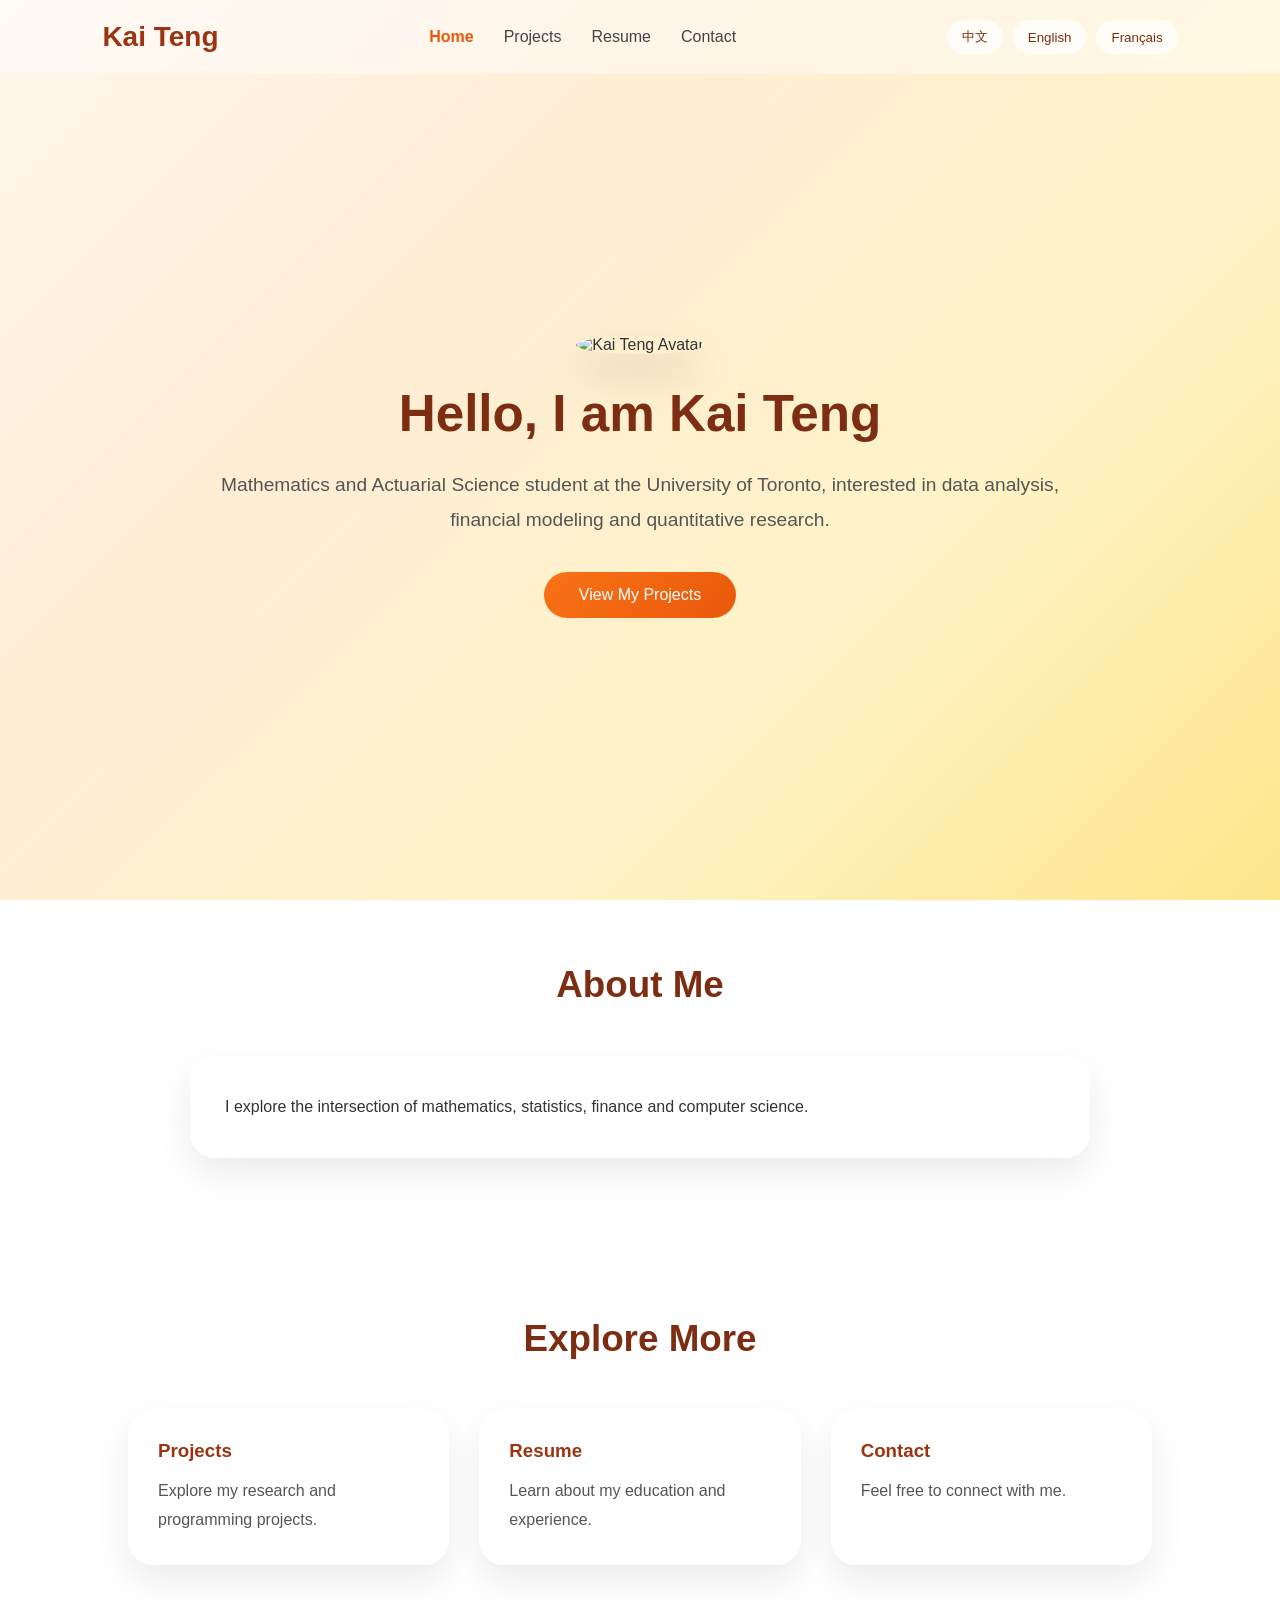
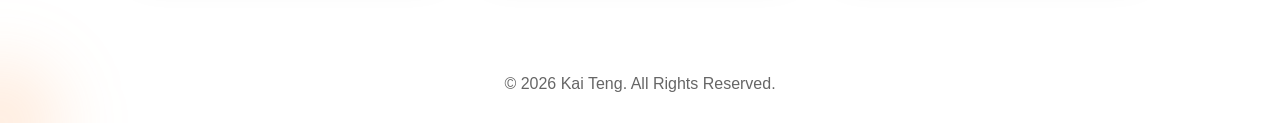
==== index.html @ 5510045b "V1" ====
<!DOCTYPE html>
<html lang="en">

<head>

    <meta charset="UTF-8">

    <meta name="viewport" content="width=device-width, initial-scale=1.0">

    <title data-cn="滕凯 | 个人主页"
           data-en="Kai Teng | Portfolio"
           data-fr="Kai Teng | Portfolio">
        Kai Teng | Portfolio
    </title>


    <!-- CSS -->

    <link rel="stylesheet" href="css/style.css">

    <link rel="stylesheet" href="css/animation.css">

    <link rel="stylesheet" href="css/responsive.css">


</head>


<body>


<!-- ==========================
     Navigation
=========================== -->


<header class="navbar">


    <div class="logo">

        Kai Teng

    </div>



    <nav>


        <ul class="nav-links">


            <li>

                <a href="index.html"
                   data-cn="首页"
                   data-en="Home"
                   data-fr="Accueil">

                   Home

                </a>

            </li>



            <li>

                <a href="projects.html"
                   data-cn="项目"
                   data-en="Projects"
                   data-fr="Projets">

                   Projects

                </a>

            </li>



            <li>

                <a href="resume.html"
                   data-cn="简历"
                   data-en="Resume"
                   data-fr="CV">

                    Resume

                </a>

            </li>



            <li>

                <a href="contact.html"
                   data-cn="联系"
                   data-en="Contact"
                   data-fr="Contact">

                    Contact

                </a>

            </li>


        </ul>


    </nav>




    <!-- Language Switch -->


    <div class="language-switch">


        <button onclick="changeLanguage('cn')">

            中文

        </button>



        <button onclick="changeLanguage('en')">

            English

        </button>



        <button onclick="changeLanguage('fr')">

            Français

        </button>


    </div>


</header>





<!-- ==========================
     Hero Section
=========================== -->


<section class="hero reveal">


    <div class="hero-content">



        <img src="images/avatar.png"

             alt="Kai Teng Avatar"

             class="profile-img avatar-float">





        <h1 class="hero-title"

            data-cn="你好，我是滕凯"

            data-en="Hello, I am Kai Teng"

            data-fr="Bonjour, je suis Kai Teng">

            Hello, I am Kai Teng

        </h1>





        <p class="hero-description"

           data-cn="多伦多大学数学与精算方向学生，专注于数据分析、金融建模和量化研究。"

           data-en="Mathematics and Actuarial Science student at the University of Toronto, interested in data analysis, financial modeling and quantitative research."

           data-fr="Étudiant en mathématiques et actuariat à l'Université de Toronto, intéressé par l'analyse de données, la modélisation financière et la recherche quantitative.">


            Mathematics and Actuarial Science student at the University of Toronto, interested in data analysis, financial modeling and quantitative research.


        </p>





        <a href="projects.html"

           class="btn glow-button"


           data-cn="查看我的项目"

           data-en="View My Projects"

           data-fr="Voir mes projets">


            View My Projects


        </a>




    </div>



</section>






<!-- ==========================
     About Preview
=========================== -->


<section class="about reveal">


    <h2 class="section-title"

        data-cn="关于我"

        data-en="About Me"

        data-fr="À propos de moi">


        About Me


    </h2>




    <div class="info-box">


        <p

        data-cn="我正在探索数学、统计学、金融和计算机科学之间的交叉领域。"

        data-en="I explore the intersection of mathematics, statistics, finance and computer science."

        data-fr="J'explore l'intersection entre les mathématiques, les statistiques, la finance et l'informatique.">


        I explore the intersection of mathematics, statistics, finance and computer science.


        </p>



    </div>


</section>







<!-- ==========================
     Quick Links
=========================== -->


<section class="quick-links reveal">


    <h2 class="section-title"

        data-cn="探索更多"

        data-en="Explore More"

        data-fr="Explorer davantage">


        Explore More


    </h2>



    <div class="projects-grid">


        <div class="card">


            <h3

            data-cn="项目"

            data-en="Projects"

            data-fr="Projets">


            Projects


            </h3>



            <p

            data-cn="查看我的研究和编程项目。"

            data-en="Explore my research and programming projects."

            data-fr="Découvrez mes projets de recherche et de programmation.">


            Explore my research and programming projects.


            </p>


        </div>





        <div class="card">


            <h3

            data-cn="简历"

            data-en="Resume"

            data-fr="CV">


            Resume


            </h3>



            <p

            data-cn="了解我的教育背景和经历。"

            data-en="Learn about my education and experience."

            data-fr="Découvrez mon parcours académique et professionnel.">


            Learn about my education and experience.


            </p>


        </div>





        <div class="card">


            <h3

            data-cn="联系"

            data-en="Contact"

            data-fr="Contact">


            Contact


            </h3>



            <p

            data-cn="欢迎交流合作。"

            data-en="Feel free to connect with me."

            data-fr="N'hésitez pas à me contacter.">


            Feel free to connect with me.


            </p>


        </div>



    </div>


</section>







<!-- ==========================
     Footer
=========================== -->


<footer>


    <p>

        © 2026 Kai Teng. All Rights Reserved.

    </p>


</footer>







<!-- JavaScript -->


<script src="js/language.js"></script>

<script src="js/reveal.js"></script>

<script src="js/effects.js"></script>

<script src="js/main.js"></script>



</body>

</html>
---- css/style.css ----
/* =====================================
   style.css
   Global Website Style
===================================== */


/* =====================
   Global Reset
===================== */


* {

    margin: 0;

    padding: 0;

    box-sizing: border-box;

}



html {

    scroll-behavior: smooth;

}



body {


    font-family:

    "Inter",
    "Segoe UI",
    Arial,
    sans-serif;


    min-height:100vh;


    color:#333;


    background:

    linear-gradient(
        135deg,
        #fff7ed,
        #ffedd5,
        #fef3c7,
        #fde68a
    );


    background-attachment:fixed;


}






/* =====================
   Navigation
===================== */


.navbar {


    width:100%;


    padding:

    20px 8%;


    display:flex;


    justify-content:space-between;


    align-items:center;



    background:

    rgba(
        255,
        255,
        255,
        0.45
    );



    backdrop-filter:

    blur(15px);



    position:sticky;


    top:0;


    z-index:999;



}





.logo {


    font-size:28px;


    font-weight:700;


    color:#9a3412;


}






.nav-links {


    list-style:none;


    display:flex;


    gap:30px;


}





.nav-links a {


    text-decoration:none;


    color:#444;


    font-weight:500;


    transition:.3s;


}





.nav-links a:hover {


    color:#ea580c;


}





.nav-links a.active {


    color:#ea580c;


    font-weight:700;


}








/* =====================
   Language Switch
===================== */


.language-switch {


    display:flex;


    gap:10px;


}





.language-switch button {


    border:none;


    cursor:pointer;


    padding:

    8px 15px;


    border-radius:30px;



    background:

    rgba(
        255,
        255,
        255,
        .7
    );



    color:#7c2d12;


    transition:.3s;


}




.language-switch button:hover {


    transform:

    translateY(-3px);



    background:#fed7aa;


}









/* =====================
   Hero
===================== */


.hero {


    min-height:90vh;


    display:flex;


    justify-content:center;


    align-items:center;


    text-align:center;



    padding:

    80px 10%;


}




.hero-content {


    max-width:850px;


}





.profile-img {


    width:180px;


    height:180px;


    border-radius:50%;


    object-fit:cover;


    margin-bottom:30px;


    box-shadow:


    0 20px 40px

    rgba(
        0,
        0,
        0,
        .15
    );


}






.hero h1 {


    font-size:3.2rem;


    color:#7c2d12;


    margin-bottom:25px;


}





.hero p {


    font-size:1.2rem;


    line-height:1.8;


    color:#555;


}









/* =====================
   Buttons
===================== */


.btn {


    display:inline-block;


    margin-top:35px;


    padding:

    14px 35px;



    border-radius:40px;



    text-decoration:none;


    color:white;



    background:

    linear-gradient(

        135deg,

        #f97316,

        #ea580c

    );



    transition:.3s;


}





.btn:hover {


    transform:

    translateY(-5px);


    box-shadow:

    0 15px 30px

    rgba(
        234,
        88,
        12,
        .35
    );


}









/* =====================
   Sections
===================== */


section {


    padding:

    80px 10%;


}





.section-title {


    text-align:center;


    font-size:2.3rem;


    margin-bottom:50px;


    color:#7c2d12;


}









/* =====================
   Information Box
===================== */


.info-box {


    max-width:900px;


    margin:auto;


    padding:35px;



    border-radius:25px;



    background:

    rgba(
        255,
        255,
        255,
        .55
    );



    backdrop-filter:

    blur(15px);



    line-height:2;


    box-shadow:


    0 15px 35px

    rgba(
        0,
        0,
        0,
        .08
    );


}









/* =====================
   Cards
===================== */


.projects-grid {


    display:grid;


    grid-template-columns:

    repeat(
        auto-fit,
        minmax(
            250px,
            1fr
        )
    );



    gap:30px;


}






.card {


    padding:30px;


    border-radius:25px;



    background:

    rgba(
        255,
        255,
        255,
        .6
    );



    backdrop-filter:

    blur(15px);



    box-shadow:


    0 15px 35px

    rgba(
        0,
        0,
        0,
        .08
    );



    transition:.4s;


}





.card h3 {


    color:#9a3412;


    margin-bottom:15px;


}





.card p {


    line-height:1.8;


    color:#555;


}





.card:hover {


    transform:

    translateY(-10px);


}









/* =====================
   Cursor Glow Effect
   Used by effects.js
===================== */


.cursor-glow {


    position:fixed;


    width:120px;


    height:120px;


    border-radius:50%;



    background:

    rgba(
        251,
        146,
        60,
        .18
    );



    filter:

    blur(35px);



    pointer-events:none;



    transform:

    translate(-50%,-50%);



    z-index:-1;


}









/* =====================
   Footer
===================== */


footer {


    text-align:center;


    padding:30px;


    color:#666;


}
/* =====================================
   Project Tags
===================================== */


.tags {


    display:flex;


    flex-wrap:wrap;


    gap:12px;


    margin:

    20px 0;



}






.tags span {



    padding:

    7px 18px;



    border-radius:

    30px;



    background:

    rgba(

        249,

        115,

        22,

        0.15

    );



    color:

    #c2410c;



    font-size:

    0.9rem;



    font-weight:

    600;



    transition:

    .3s;



}







.tags span:hover {



    transform:

    translateY(-4px);



    background:

    rgba(

        249,

        115,

        22,

        0.3

    );



}









/* =====================================
   Project Image Hover
===================================== */


.card img {



    transition:

    .4s;



}







.card:hover img {



    transform:

    scale(1.05);



}









/* =====================================
   Better Card Link
===================================== */


.card .btn {



    margin-top:

    15px;



    font-size:

    0.95rem;



}
---- css/animation.css ----
/* =====================================
   animation.css
   Website Animation System
===================================== */


/* =========================
   Page Load Fade In
========================= */


body {


    opacity:0;


    animation:

    pageFadeIn

    1s

    ease

    forwards;


}




@keyframes pageFadeIn {


    from {


        opacity:0;


    }



    to {


        opacity:1;


    }


}








/* =========================
   Hero Floating Animation
========================= */


.hero-content {


    animation:

    floating

    5s

    ease-in-out

    infinite;


}







@keyframes floating {


    0%,100% {


        transform:

        translateY(0);


    }



    50% {


        transform:

        translateY(-12px);


    }


}








/* =========================
   Reveal Animation
========================= */


.reveal {


    opacity:0;


    transform:

    translateY(40px);


    transition:


    all

    .8s

    ease;


}





.reveal.active {


    opacity:1;


    transform:

    translateY(0);


}








/* =========================
   Card Entrance Delay
========================= */


.card:nth-child(1){


    transition-delay:

    .1s;


}



.card:nth-child(2){


    transition-delay:

    .2s;


}



.card:nth-child(3){


    transition-delay:

    .3s;


}



.card:nth-child(4){


    transition-delay:

    .4s;


}









/* =========================
   Button Glow Animation
========================= */


.btn {


    position:relative;


    overflow:hidden;


}





.btn::before {



    content:"";


    position:absolute;


    top:0;


    left:-100%;



    width:100%;


    height:100%;



    background:


    linear-gradient(

        120deg,

        transparent,

        rgba(

            255,

            255,

            255,

            .5

        ),

        transparent

    );



    transition:

    .6s;



}







.btn:hover::before {


    left:100%;


}








/* =========================
   Avatar Floating
========================= */


.profile-img {


    animation:


    avatarFloat

    4s

    ease-in-out

    infinite;


}







@keyframes avatarFloat {


    0%,100% {


        transform:

        translateY(0);


    }



    50% {


        transform:

        translateY(-15px);


    }


}
---- css/responsive.css ----
/* =====================================
   responsive.css
   Responsive Design System
===================================== */





/* =========================
   Tablet
========================= */


@media screen and (max-width:900px){



    .navbar {


        flex-direction:column;


        gap:20px;


        padding:

        20px 5%;


    }







    .nav-links {


        gap:18px;


        flex-wrap:wrap;


        justify-content:center;


    }








    .hero {


        padding:

        60px 5%;


    }







    .hero h1 {


        font-size:

        2.5rem;


    }







    .section-title {


        font-size:

        2rem;


    }





}









/* =========================
   Mobile
========================= */


@media screen and (max-width:600px){





    body {


        overflow-x:hidden;


    }







    .logo {


        font-size:

        24px;


    }








    .nav-links {


        flex-direction:column;


        align-items:center;


        gap:15px;


    }








    .language-switch {


        justify-content:center;


    }









    .hero {


        min-height:

        70vh;


    }







    .hero h1 {


        font-size:

        2rem;


    }








    .hero p {


        font-size:

        1rem;


    }







    .profile-img {


        width:

        130px;


        height:

        130px;


    }








    section {


        padding:

        50px 5%;


    }








    .projects-grid {


        grid-template-columns:

        1fr;


    }








    .card {


        padding:

        22px;


    }








    .btn {


        padding:

        12px 25px;


    }





}









/* =========================
   Small Mobile
========================= */


@media screen and (max-width:400px){



    .hero h1 {


        font-size:

        1.7rem;


    }





    .section-title {


        font-size:

        1.6rem;


    }






    .language-switch button {


        padding:

        6px 12px;


        font-size:

        .85rem;


    }



}
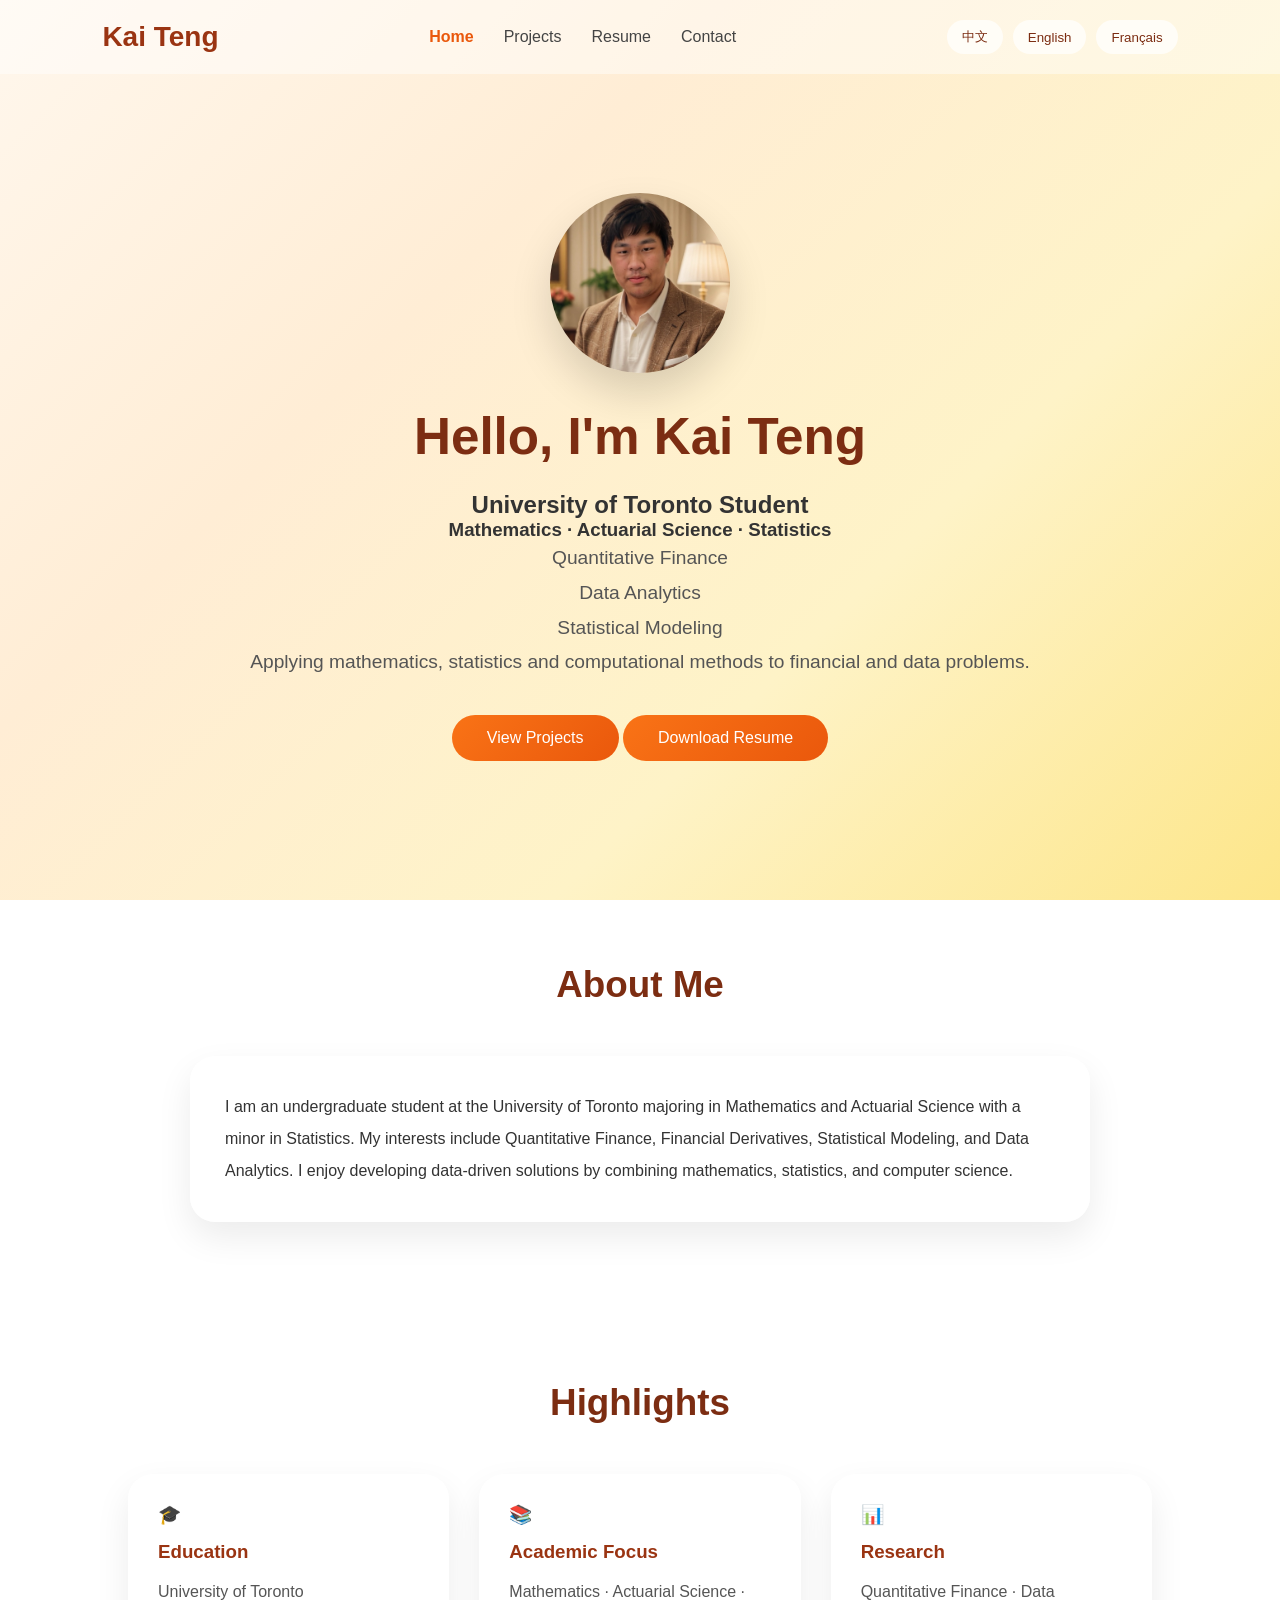
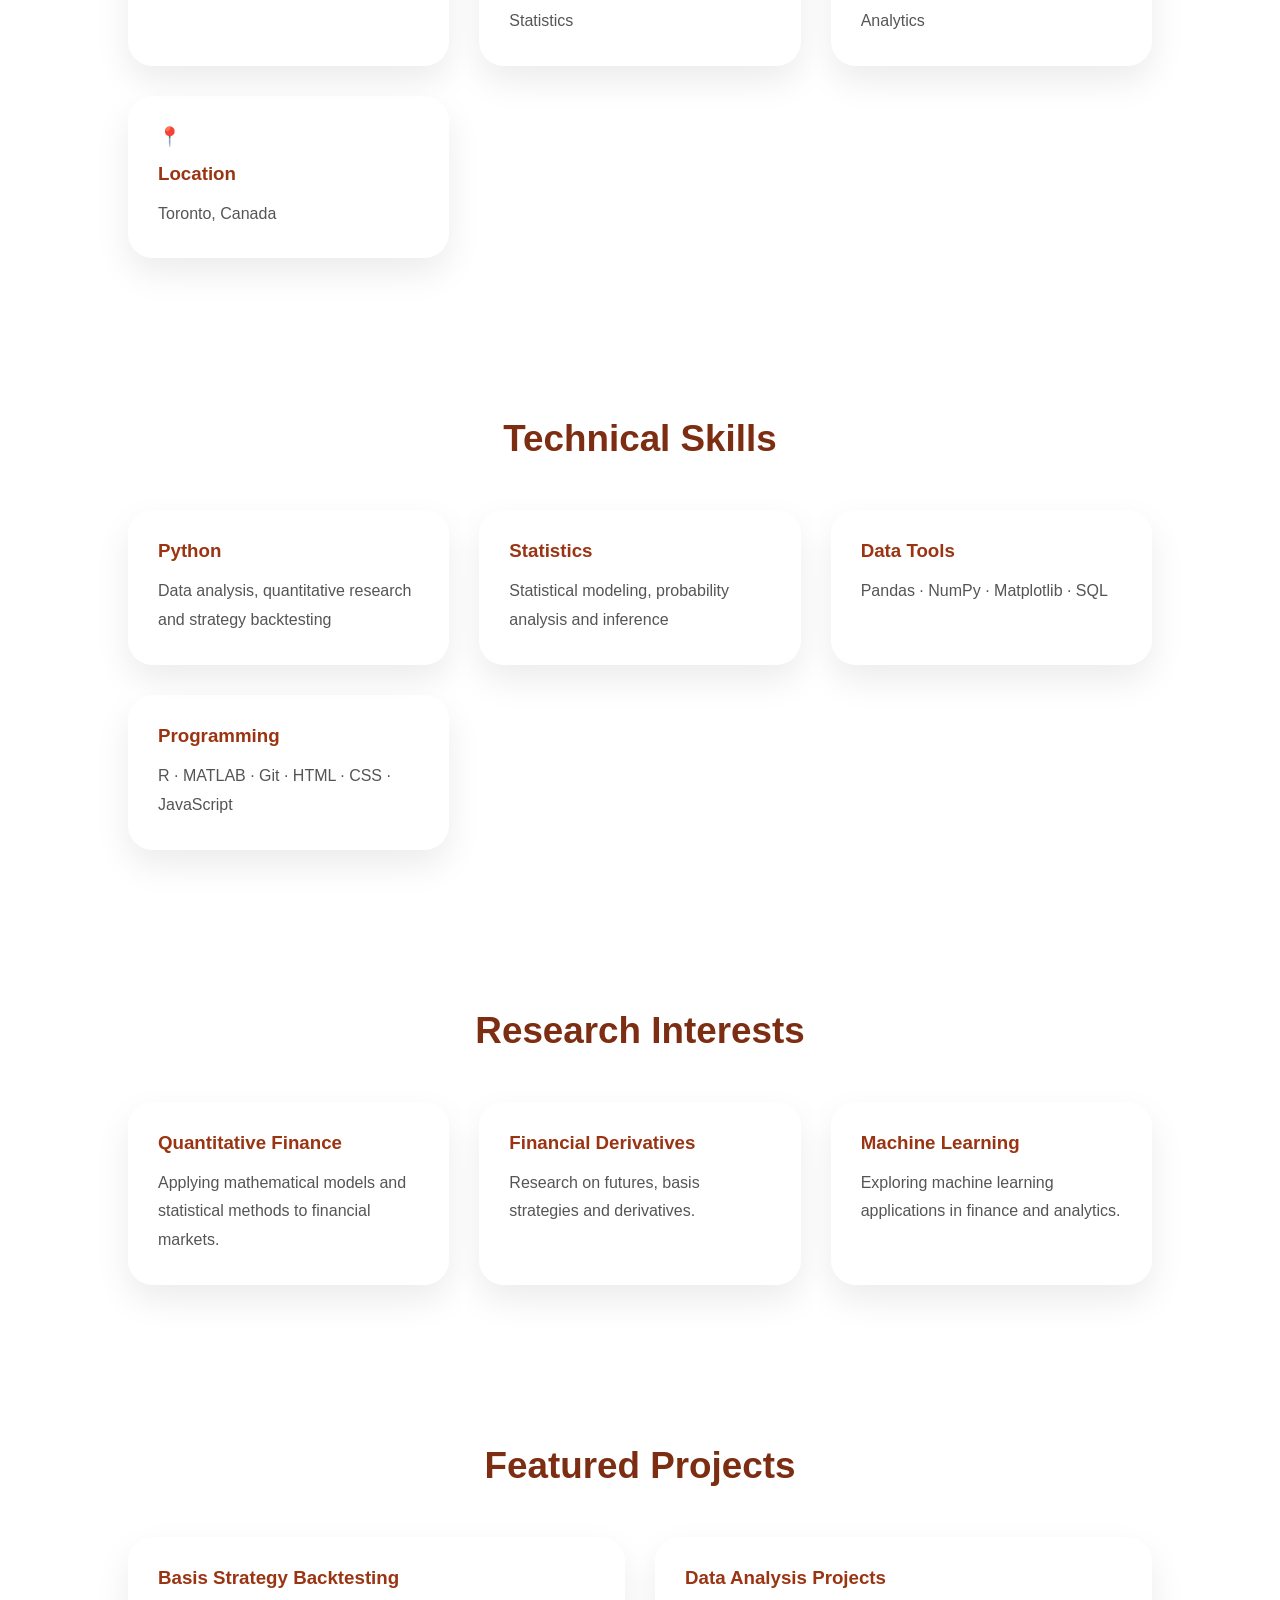
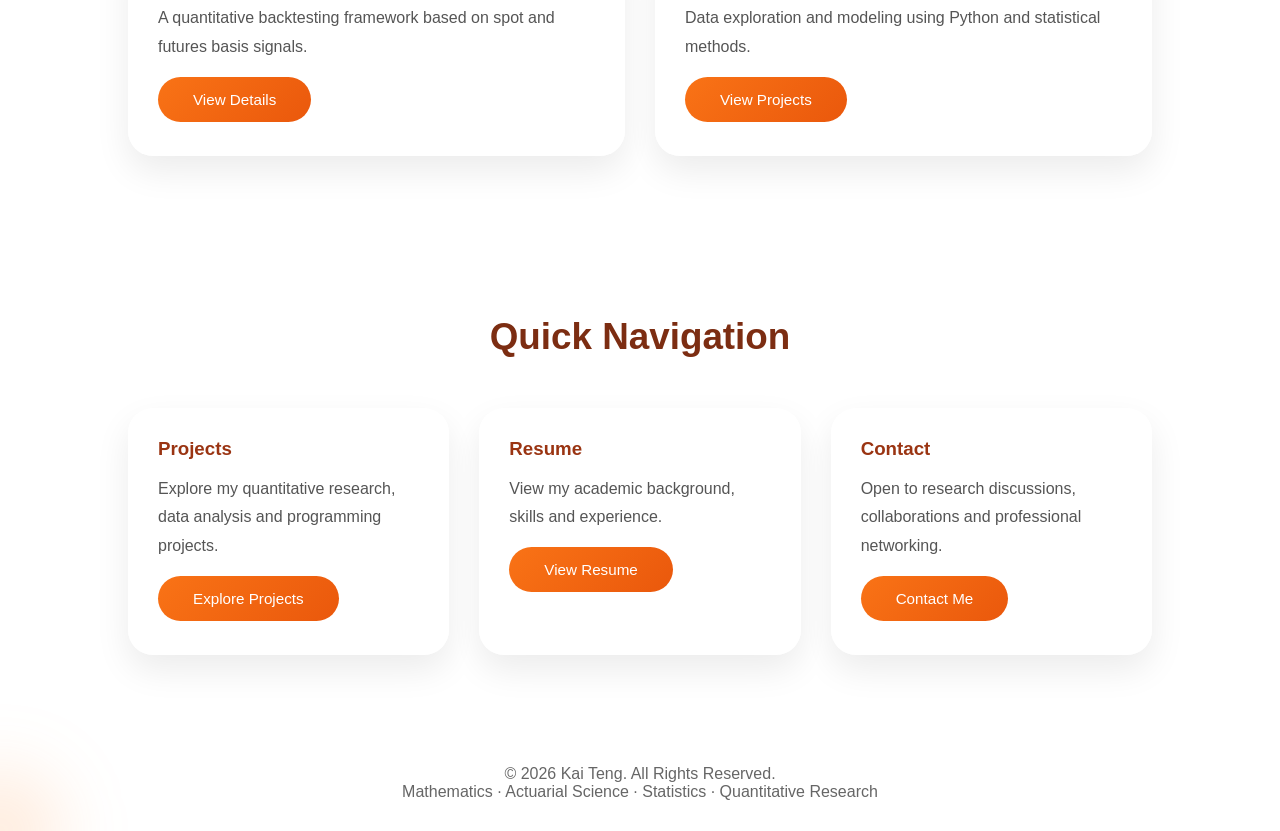
==== commit c3a1d4ec: "1145" ====
--- a/index.html
+++ b/index.html
@@ -7,82 +7,62 @@
 
     <meta name="viewport" content="width=device-width, initial-scale=1.0">
 
-    <title data-cn="滕凯 | 个人主页"
-           data-en="Kai Teng | Portfolio"
-           data-fr="Kai Teng | Portfolio">
-        Kai Teng | Portfolio
+    <title
+        data-cn="滕凯 | Quant Portfolio"
+        data-en="Kai Teng | Quant Portfolio"
+        data-fr="Kai Teng | Portfolio Quantitatif">
+
+        Kai Teng | Quant Portfolio
+
     </title>
 
-
-    <!-- CSS -->
-
     <link rel="stylesheet" href="css/style.css">
-
     <link rel="stylesheet" href="css/animation.css">
-
     <link rel="stylesheet" href="css/responsive.css">
 
-
 </head>
 
-
 <body>
-
 
 <!-- ==========================
      Navigation
 =========================== -->
 
-
 <header class="navbar">
 
-
     <div class="logo">
 
         Kai Teng
 
     </div>
 
-
-
     <nav>
 
-
         <ul class="nav-links">
 
-
             <li>
-
                 <a href="index.html"
                    data-cn="首页"
                    data-en="Home"
                    data-fr="Accueil">
 
-                   Home
+                    Home
 
                 </a>
-
             </li>
 
-
-
             <li>
-
                 <a href="projects.html"
                    data-cn="项目"
                    data-en="Projects"
                    data-fr="Projets">
 
-                   Projects
+                    Projects
 
                 </a>
-
             </li>
 
-
-
             <li>
-
                 <a href="resume.html"
                    data-cn="简历"
                    data-en="Resume"
@@ -91,13 +71,9 @@
                     Resume
 
                 </a>
-
             </li>
 
-
-
             <li>
-
                 <a href="contact.html"
                    data-cn="联系"
                    data-en="Contact"
@@ -106,61 +82,34 @@
                     Contact
 
                 </a>
-
             </li>
 
-
         </ul>
 
-
     </nav>
 
-
-
-
-    <!-- Language Switch -->
-
-
     <div class="language-switch">
 
-
         <button onclick="changeLanguage('cn')">
-
             中文
-
         </button>
 
-
-
         <button onclick="changeLanguage('en')">
-
             English
-
         </button>
 
-
-
         <button onclick="changeLanguage('fr')">
-
             Français
-
         </button>
 
-
     </div>
 
-
 </header>
-
-
-
-
 
 <!-- ==========================
      Hero Section
 =========================== -->
 
-
 <section class="hero reveal">
 
 
@@ -168,25 +117,36 @@
 
 
 
-        <img src="images/avatar.png"
-
-             alt="Kai Teng Avatar"
-
-             class="profile-img avatar-float">
-
-
-
+        <!-- Avatar -->
+
+        <img
+
+            src="images/avatar.png"
+
+            alt="Kai Teng"
+
+            class="profile-img avatar-float">
+
+
+
+
+
+
+        <!-- Name -->
 
 
         <h1 class="hero-title"
 
+
             data-cn="你好，我是滕凯"
 
-            data-en="Hello, I am Kai Teng"
+            data-en="Hello, I'm Kai Teng"
 
             data-fr="Bonjour, je suis Kai Teng">
 
-            Hello, I am Kai Teng
+
+            Hello, I'm Kai Teng
+
 
         </h1>
 
@@ -194,16 +154,145 @@
 
 
 
+
+
+
+        <!-- University -->
+
+
+        <h2 class="hero-subtitle"
+
+
+            data-cn="多伦多大学学生"
+
+            data-en="University of Toronto Student"
+
+            data-fr="Étudiant à l'Université de Toronto">
+
+
+            University of Toronto Student
+
+
+        </h2>
+
+
+
+
+
+
+
+
+        <!-- Academic Field -->
+
+
+        <h3 class="hero-field"
+
+
+            data-cn="数学 · 精算 · 统计"
+
+            data-en="Mathematics · Actuarial Science · Statistics"
+
+            data-fr="Mathématiques · Actuariat · Statistiques">
+
+
+            Mathematics · Actuarial Science · Statistics
+
+
+        </h3>
+
+
+
+
+
+
+
+
+
+        <!-- Research Tags -->
+
+
+        <div class="hero-interests">
+
+
+
+            <p
+
+            data-cn="量化金融"
+
+            data-en="Quantitative Finance"
+
+            data-fr="Finance Quantitative">
+
+
+            Quantitative Finance
+
+
+            </p>
+
+
+
+
+
+            <p
+
+            data-cn="数据分析"
+
+            data-en="Data Analytics"
+
+            data-fr="Analyse de Données">
+
+
+            Data Analytics
+
+
+            </p>
+
+
+
+
+
+            <p
+
+            data-cn="统计建模"
+
+            data-en="Statistical Modeling"
+
+            data-fr="Modélisation Statistique">
+
+
+            Statistical Modeling
+
+
+            </p>
+
+
+
+        </div>
+
+
+
+
+
+
+
+
+
+        <!-- Short Description -->
+
+
         <p class="hero-description"
 
-           data-cn="多伦多大学数学与精算方向学生，专注于数据分析、金融建模和量化研究。"
-
-           data-en="Mathematics and Actuarial Science student at the University of Toronto, interested in data analysis, financial modeling and quantitative research."
-
-           data-fr="Étudiant en mathématiques et actuariat à l'Université de Toronto, intéressé par l'analyse de données, la modélisation financière et la recherche quantitative.">
-
-
-            Mathematics and Actuarial Science student at the University of Toronto, interested in data analysis, financial modeling and quantitative research.
+
+        data-cn="利用数学、统计与计算方法探索金融和数据问题。"
+
+
+        data-en="Applying mathematics, statistics and computational methods to financial and data problems."
+
+
+        data-fr="Application des mathématiques, statistiques et méthodes computationnelles aux problèmes financiers.">
+
+
+        Applying mathematics, statistics and computational methods to financial and data problems.
 
 
         </p>
@@ -212,22 +301,71 @@
 
 
 
-        <a href="projects.html"
-
-           class="btn glow-button"
-
-
-           data-cn="查看我的项目"
-
-           data-en="View My Projects"
-
-           data-fr="Voir mes projets">
-
-
-            View My Projects
-
-
-        </a>
+
+
+
+
+        <!-- Buttons -->
+
+
+        <div class="hero-buttons">
+
+
+
+            <a href="projects.html"
+
+
+               class="btn glow-button"
+
+
+               data-cn="查看项目"
+
+
+               data-en="View Projects"
+
+
+               data-fr="Voir les projets">
+
+
+                View Projects
+
+
+            </a>
+
+
+
+
+
+
+
+            <a href="assets/documents/resume.pdf"
+
+
+               class="btn"
+
+
+               target="_blank"
+
+
+               data-cn="下载简历"
+
+
+               data-en="Download Resume"
+
+
+               data-fr="Télécharger le CV">
+
+
+                Download Resume
+
+
+            </a>
+
+
+
+
+        </div>
+
 
 
 
@@ -237,209 +375,745 @@
 
 
 </section>
-
-
-
-
-
-
 <!-- ==========================
-     About Preview
+     About Me
 =========================== -->
 
-
 <section class="about reveal">
 
-
     <h2 class="section-title"
 
         data-cn="关于我"
 
         data-en="About Me"
 
-        data-fr="À propos de moi">
-
+        data-fr="À Propos">
 
         About Me
 
-
     </h2>
 
-
-
-
     <div class="info-box">
 
-
         <p
 
-        data-cn="我正在探索数学、统计学、金融和计算机科学之间的交叉领域。"
-
-        data-en="I explore the intersection of mathematics, statistics, finance and computer science."
-
-        data-fr="J'explore l'intersection entre les mathématiques, les statistiques, la finance et l'informatique.">
-
-
-        I explore the intersection of mathematics, statistics, finance and computer science.
-
+        data-cn="我是多伦多大学数学与精算专业本科生，辅修统计学。目前主要关注量化金融、金融衍生品、统计建模以及数据分析，希望利用数学、统计和计算机科学构建可靠、高效的数据驱动解决方案。"
+
+        data-en="I am an undergraduate student at the University of Toronto majoring in Mathematics and Actuarial Science with a minor in Statistics. My interests include Quantitative Finance, Financial Derivatives, Statistical Modeling, and Data Analytics. I enjoy developing data-driven solutions by combining mathematics, statistics, and computer science."
+
+        data-fr="Je suis étudiant à l'Université de Toronto en mathématiques et actuariat avec une mineure en statistiques. Mes intérêts portent sur la finance quantitative, les produits dérivés, la modélisation statistique et l'analyse de données.">
+
+        I am an undergraduate student at the University of Toronto majoring in Mathematics and Actuarial Science with a minor in Statistics. My interests include Quantitative Finance, Financial Derivatives, Statistical Modeling, and Data Analytics. I enjoy developing data-driven solutions by combining mathematics, statistics, and computer science.
 
         </p>
 
-
-
     </div>
 
-
 </section>
 
 
 
 
 
-
-
 <!-- ==========================
-     Quick Links
+     Highlights
 =========================== -->
 
+<section class="reveal">
+
+    <h2 class="section-title"
+
+        data-cn="个人概览"
+
+        data-en="Highlights"
+
+        data-fr="Points Forts">
+
+        Highlights
+
+    </h2>
+
+    <div class="projects-grid">
+
+        <div class="card">
+
+            <h3>🎓</h3>
+
+            <h3
+
+            data-cn="教育背景"
+
+            data-en="Education"
+
+            data-fr="Éducation">
+
+            Education
+
+            </h3>
+
+            <p
+
+            data-cn="University of Toronto"
+
+            data-en="University of Toronto"
+
+            data-fr="Université de Toronto">
+
+            University of Toronto
+
+            </p>
+
+        </div>
+
+
+
+
+
+        <div class="card">
+
+            <h3>📚</h3>
+
+            <h3
+
+            data-cn="专业"
+
+            data-en="Academic Focus"
+
+            data-fr="Spécialisation">
+
+            Academic Focus
+
+            </h3>
+
+            <p
+
+            data-cn="数学 · 精算 · 统计"
+
+            data-en="Mathematics · Actuarial Science · Statistics"
+
+            data-fr="Mathématiques · Actuariat · Statistiques">
+
+            Mathematics · Actuarial Science · Statistics
+
+            </p>
+
+        </div>
+
+
+
+
+
+        <div class="card">
+
+            <h3>📊</h3>
+
+            <h3
+
+            data-cn="研究方向"
+
+            data-en="Research"
+
+            data-fr="Recherche">
+
+            Research
+
+            </h3>
+
+            <p
+
+            data-cn="量化金融 · 数据分析"
+
+            data-en="Quantitative Finance · Data Analytics"
+
+            data-fr="Finance Quantitative · Analyse de Données">
+
+            Quantitative Finance · Data Analytics
+
+            </p>
+
+        </div>
+
+
+
+
+
+        <div class="card">
+
+            <h3>📍</h3>
+
+            <h3
+
+            data-cn="所在地"
+
+            data-en="Location"
+
+            data-fr="Localisation">
+
+            Location
+
+            </h3>
+
+            <p
+
+            data-cn="Toronto, Canada"
+
+            data-en="Toronto, Canada"
+
+            data-fr="Toronto, Canada">
+
+            Toronto, Canada
+
+            </p>
+
+        </div>
+
+    </div>
+
+</section>
+<!-- ==========================
+     Technical Skills
+=========================== -->
+
+<section class="reveal">
+
+
+    <h2 class="section-title"
+
+        data-cn="技术能力"
+
+        data-en="Technical Skills"
+
+        data-fr="Compétences Techniques">
+
+        Technical Skills
+
+    </h2>
+
+
+
+    <div class="projects-grid">
+
+
+
+        <div class="card">
+
+            <h3>
+                Python
+            </h3>
+
+            <p
+
+            data-cn="数据分析、量化研究、策略回测"
+
+            data-en="Data analysis, quantitative research and strategy backtesting"
+
+            data-fr="Analyse de données, recherche quantitative et backtesting">
+
+            Data analysis, quantitative research and strategy backtesting
+
+            </p>
+
+        </div>
+
+
+
+
+
+        <div class="card">
+
+            <h3>
+                Statistics
+            </h3>
+
+            <p
+
+            data-cn="统计建模、概率分析、数据推断"
+
+            data-en="Statistical modeling, probability analysis and inference"
+
+            data-fr="Modélisation statistique et analyse probabiliste">
+
+            Statistical modeling, probability analysis and inference
+
+            </p>
+
+        </div>
+
+
+
+
+
+        <div class="card">
+
+            <h3>
+                Data Tools
+            </h3>
+
+            <p>
+
+                Pandas · NumPy · Matplotlib · SQL
+
+            </p>
+
+        </div>
+
+
+
+
+
+        <div class="card">
+
+            <h3>
+                Programming
+            </h3>
+
+            <p>
+
+                R · MATLAB · Git · HTML · CSS · JavaScript
+
+            </p>
+
+        </div>
+
+
+    </div>
+
+
+</section>
+
+
+
+
+
+
+
+
+<!-- ==========================
+     Research Interests
+=========================== -->
+
+<section class="reveal">
+
+
+    <h2 class="section-title"
+
+        data-cn="研究兴趣"
+
+        data-en="Research Interests"
+
+        data-fr="Domaines de Recherche">
+
+        Research Interests
+
+    </h2>
+
+
+
+
+
+    <div class="projects-grid">
+
+
+
+        <div class="card">
+
+
+            <h3>
+                Quantitative Finance
+            </h3>
+
+
+            <p
+
+            data-cn="利用数学模型和统计方法分析金融市场。"
+
+            data-en="Applying mathematical models and statistical methods to financial markets."
+
+            data-fr="Application de modèles mathématiques aux marchés financiers.">
+
+            Applying mathematical models and statistical methods to financial markets.
+
+            </p>
+
+
+        </div>
+
+
+
+
+
+        <div class="card">
+
+
+            <h3>
+                Financial Derivatives
+            </h3>
+
+
+            <p
+
+            data-cn="研究期货、基差以及衍生品定价问题。"
+
+            data-en="Research on futures, basis strategies and derivatives."
+
+            data-fr="Recherche sur les contrats à terme et les produits dérivés.">
+
+            Research on futures, basis strategies and derivatives.
+
+            </p>
+
+
+        </div>
+
+
+
+
+
+        <div class="card">
+
+
+            <h3>
+                Machine Learning
+            </h3>
+
+
+            <p
+
+            data-cn="探索机器学习在金融和数据分析中的应用。"
+
+            data-en="Exploring machine learning applications in finance and analytics."
+
+            data-fr="Applications du machine learning en finance.">
+
+            Exploring machine learning applications in finance and analytics.
+
+            </p>
+
+
+        </div>
+
+
+    </div>
+
+
+</section>
+
+
+
+
+
+
+
+
+
+<!-- ==========================
+     Featured Projects
+=========================== -->
+
+
+<section class="reveal">
+
+
+<h2 class="section-title"
+
+    data-cn="精选项目"
+
+    data-en="Featured Projects"
+
+    data-fr="Projets Sélectionnés">
+
+
+Featured Projects
+
+
+</h2>
+
+
+
+
+<div class="projects-grid">
+
+
+
+<div class="card">
+
+
+<h3>
+
+Basis Strategy Backtesting
+
+</h3>
+
+
+<p
+
+data-cn="基于现货与期货价格构建基差因子，并进行量化策略回测分析。"
+
+data-en="A quantitative backtesting framework based on spot and futures basis signals."
+
+data-fr="Un framework de backtesting basé sur les signaux de spread.">
+
+
+A quantitative backtesting framework based on spot and futures basis signals.
+
+
+</p>
+
+
+
+<a href="projects.html"
+
+class="btn"
+
+data-cn="查看详情"
+
+data-en="View Details"
+
+data-fr="Voir les détails">
+
+
+View Details
+
+
+</a>
+
+
+</div>
+
+
+
+
+
+
+<div class="card">
+
+
+<h3>
+
+Data Analysis Projects
+
+</h3>
+
+
+<p
+
+data-cn="利用Python和统计方法进行数据探索和建模。"
+
+data-en="Data exploration and modeling using Python and statistical methods."
+
+data-fr="Analyse et modélisation avec Python.">
+
+
+Data exploration and modeling using Python and statistical methods.
+
+
+</p>
+
+
+<a href="projects.html"
+
+class="btn"
+
+data-cn="查看项目"
+
+data-en="View Projects"
+
+data-fr="Voir les projets">
+
+
+View Projects
+
+
+</a>
+
+
+</div>
+
+
+
+
+
+</div>
+
+
+</section>
+<!-- ==========================
+     Quick Navigation
+=========================== -->
+
 
 <section class="quick-links reveal">
 
 
     <h2 class="section-title"
 
-        data-cn="探索更多"
-
-        data-en="Explore More"
-
-        data-fr="Explorer davantage">
-
-
-        Explore More
-
+        data-cn="快速导航"
+
+        data-en="Quick Navigation"
+
+        data-fr="Navigation Rapide">
+
+        Quick Navigation
 
     </h2>
 
 
 
+
+
     <div class="projects-grid">
 
 
-        <div class="card">
-
-
-            <h3
-
-            data-cn="项目"
-
-            data-en="Projects"
-
-            data-fr="Projets">
-
-
-            Projects
-
-
-            </h3>
-
-
-
-            <p
-
-            data-cn="查看我的研究和编程项目。"
-
-            data-en="Explore my research and programming projects."
-
-            data-fr="Découvrez mes projets de recherche et de programmation.">
-
-
-            Explore my research and programming projects.
-
-
-            </p>
-
-
-        </div>
-
-
-
-
-
-        <div class="card">
-
-
-            <h3
-
-            data-cn="简历"
-
-            data-en="Resume"
-
-            data-fr="CV">
-
-
-            Resume
-
-
-            </h3>
-
-
-
-            <p
-
-            data-cn="了解我的教育背景和经历。"
-
-            data-en="Learn about my education and experience."
-
-            data-fr="Découvrez mon parcours académique et professionnel.">
-
-
-            Learn about my education and experience.
-
-
-            </p>
-
-
-        </div>
-
-
-
-
-
-        <div class="card">
-
-
-            <h3
-
-            data-cn="联系"
-
-            data-en="Contact"
-
-            data-fr="Contact">
-
-
-            Contact
-
-
-            </h3>
-
-
-
-            <p
-
-            data-cn="欢迎交流合作。"
-
-            data-en="Feel free to connect with me."
-
-            data-fr="N'hésitez pas à me contacter.">
-
-
-            Feel free to connect with me.
-
-
-            </p>
-
-
-        </div>
+
+
+
+        <div class="card">
+
+
+            <h3>
+
+                Projects
+
+            </h3>
+
+
+            <p
+
+            data-cn="查看我的量化研究、数据分析和编程项目。"
+
+            data-en="Explore my quantitative research, data analysis and programming projects."
+
+            data-fr="Découvrez mes projets de recherche quantitative et d'analyse de données.">
+
+
+            Explore my quantitative research, data analysis and programming projects.
+
+
+            </p>
+
+
+
+            <a href="projects.html"
+
+               class="btn"
+
+               data-cn="进入项目"
+
+               data-en="Explore Projects"
+
+               data-fr="Voir les projets">
+
+
+                Explore Projects
+
+
+            </a>
+
+
+        </div>
+
+
+
+
+
+
+
+        <div class="card">
+
+
+            <h3>
+
+                Resume
+
+            </h3>
+
+
+            <p
+
+            data-cn="查看我的教育背景、技能和经历。"
+
+            data-en="View my academic background, skills and experience."
+
+            data-fr="Consultez mon parcours académique et professionnel.">
+
+
+            View my academic background, skills and experience.
+
+
+            </p>
+
+
+
+            <a href="resume.html"
+
+               class="btn"
+
+               data-cn="查看简历"
+
+               data-en="View Resume"
+
+               data-fr="Voir CV">
+
+
+                View Resume
+
+
+            </a>
+
+
+        </div>
+
+
+
+
+
+
+
+        <div class="card">
+
+
+            <h3>
+
+                Contact
+
+            </h3>
+
+
+            <p
+
+            data-cn="欢迎进行研究交流、项目合作和职业交流。"
+
+            data-en="Open to research discussions, collaborations and professional networking."
+
+            data-fr="Ouvert aux discussions de recherche et collaborations.">
+
+
+            Open to research discussions, collaborations and professional networking.
+
+
+            </p>
+
+
+
+            <a href="contact.html"
+
+               class="btn"
+
+               data-cn="联系我"
+
+               data-en="Contact Me"
+
+               data-fr="Me contacter">
+
+
+                Contact Me
+
+
+            </a>
+
+
+        </div>
+
 
 
 
@@ -447,6 +1121,8 @@
 
 
 </section>
+
+
 
 
 
@@ -469,6 +1145,21 @@
     </p>
 
 
+    <p
+
+    data-cn="数学 · 精算 · 统计 · 量化研究"
+
+    data-en="Mathematics · Actuarial Science · Statistics · Quantitative Research"
+
+    data-fr="Mathématiques · Actuariat · Statistiques · Finance Quantitative">
+
+
+        Mathematics · Actuarial Science · Statistics · Quantitative Research
+
+
+    </p>
+
+
 </footer>
 
 
@@ -477,7 +1168,11 @@
 
 
 
-<!-- JavaScript -->
+
+
+<!-- ==========================
+     JavaScript
+=========================== -->
 
 
 <script src="js/language.js"></script>
@@ -492,4 +1187,5 @@
 
 </body>
 
+
 </html>
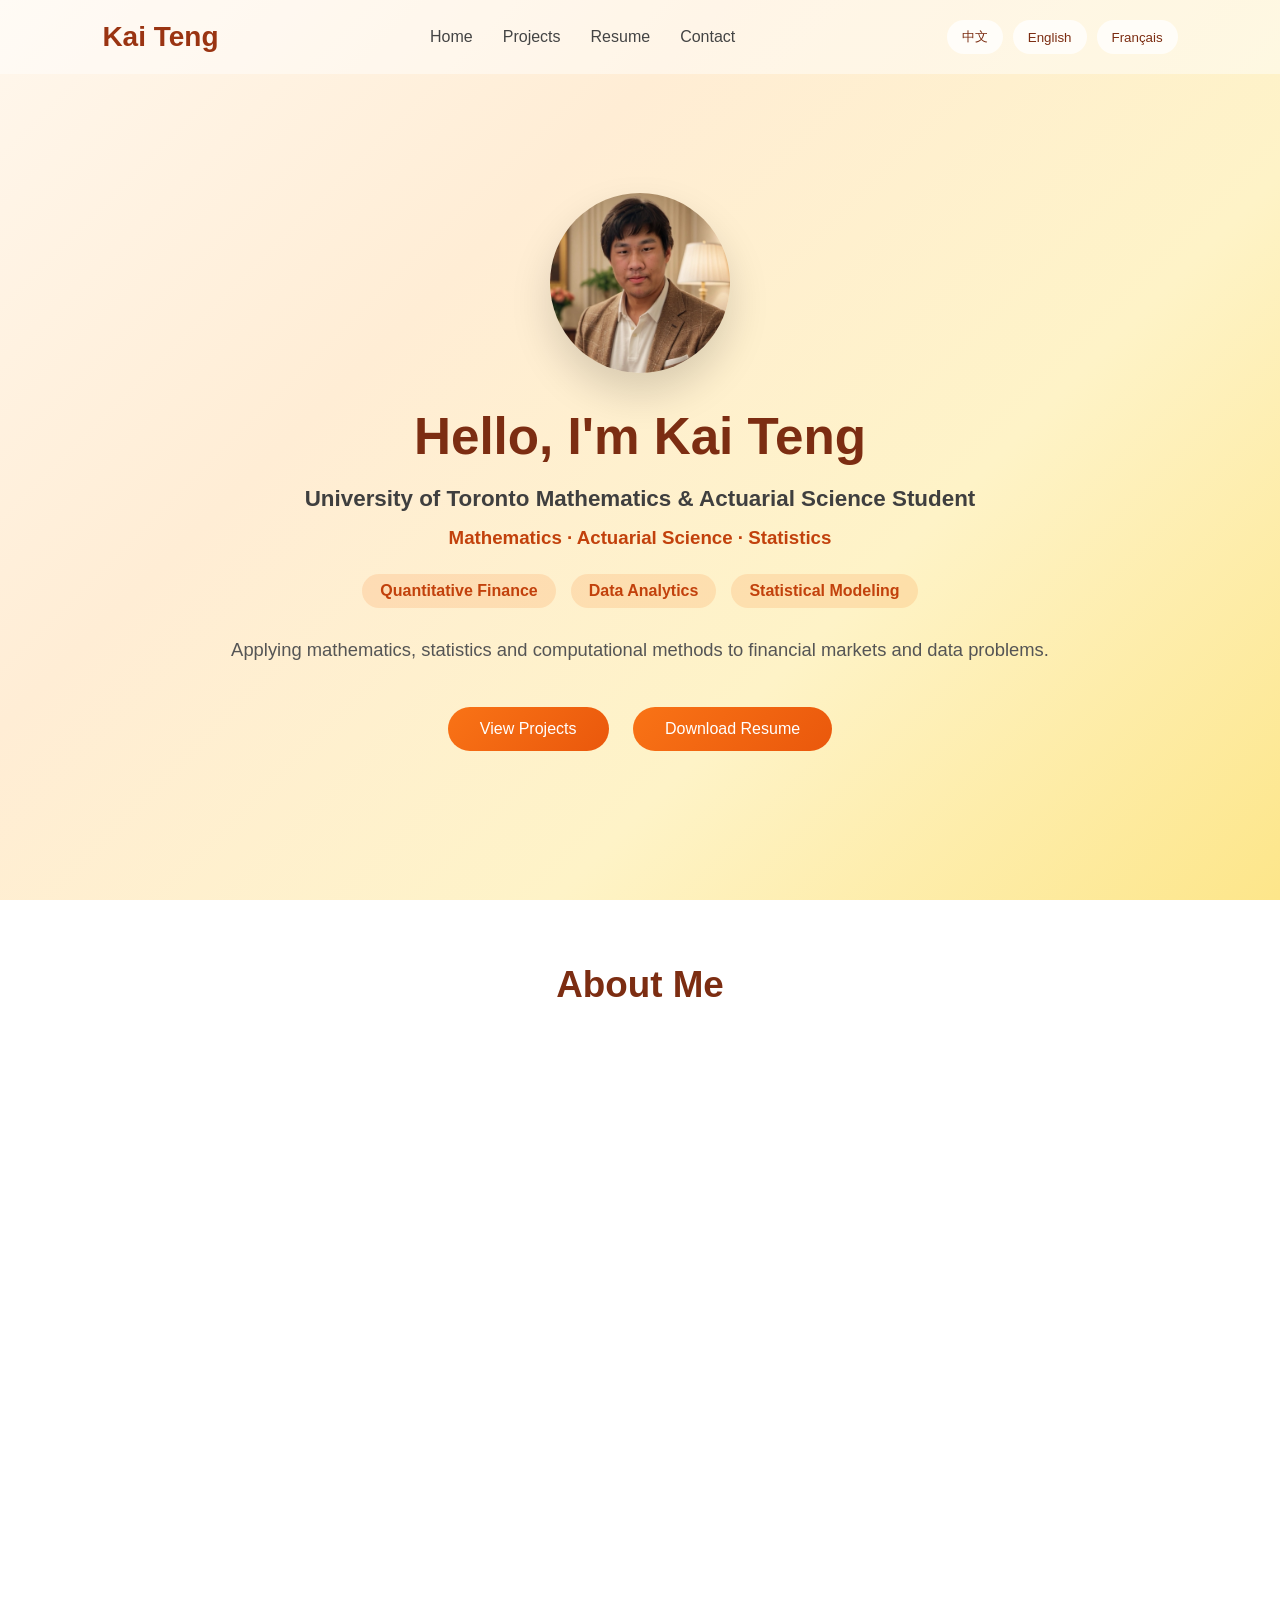
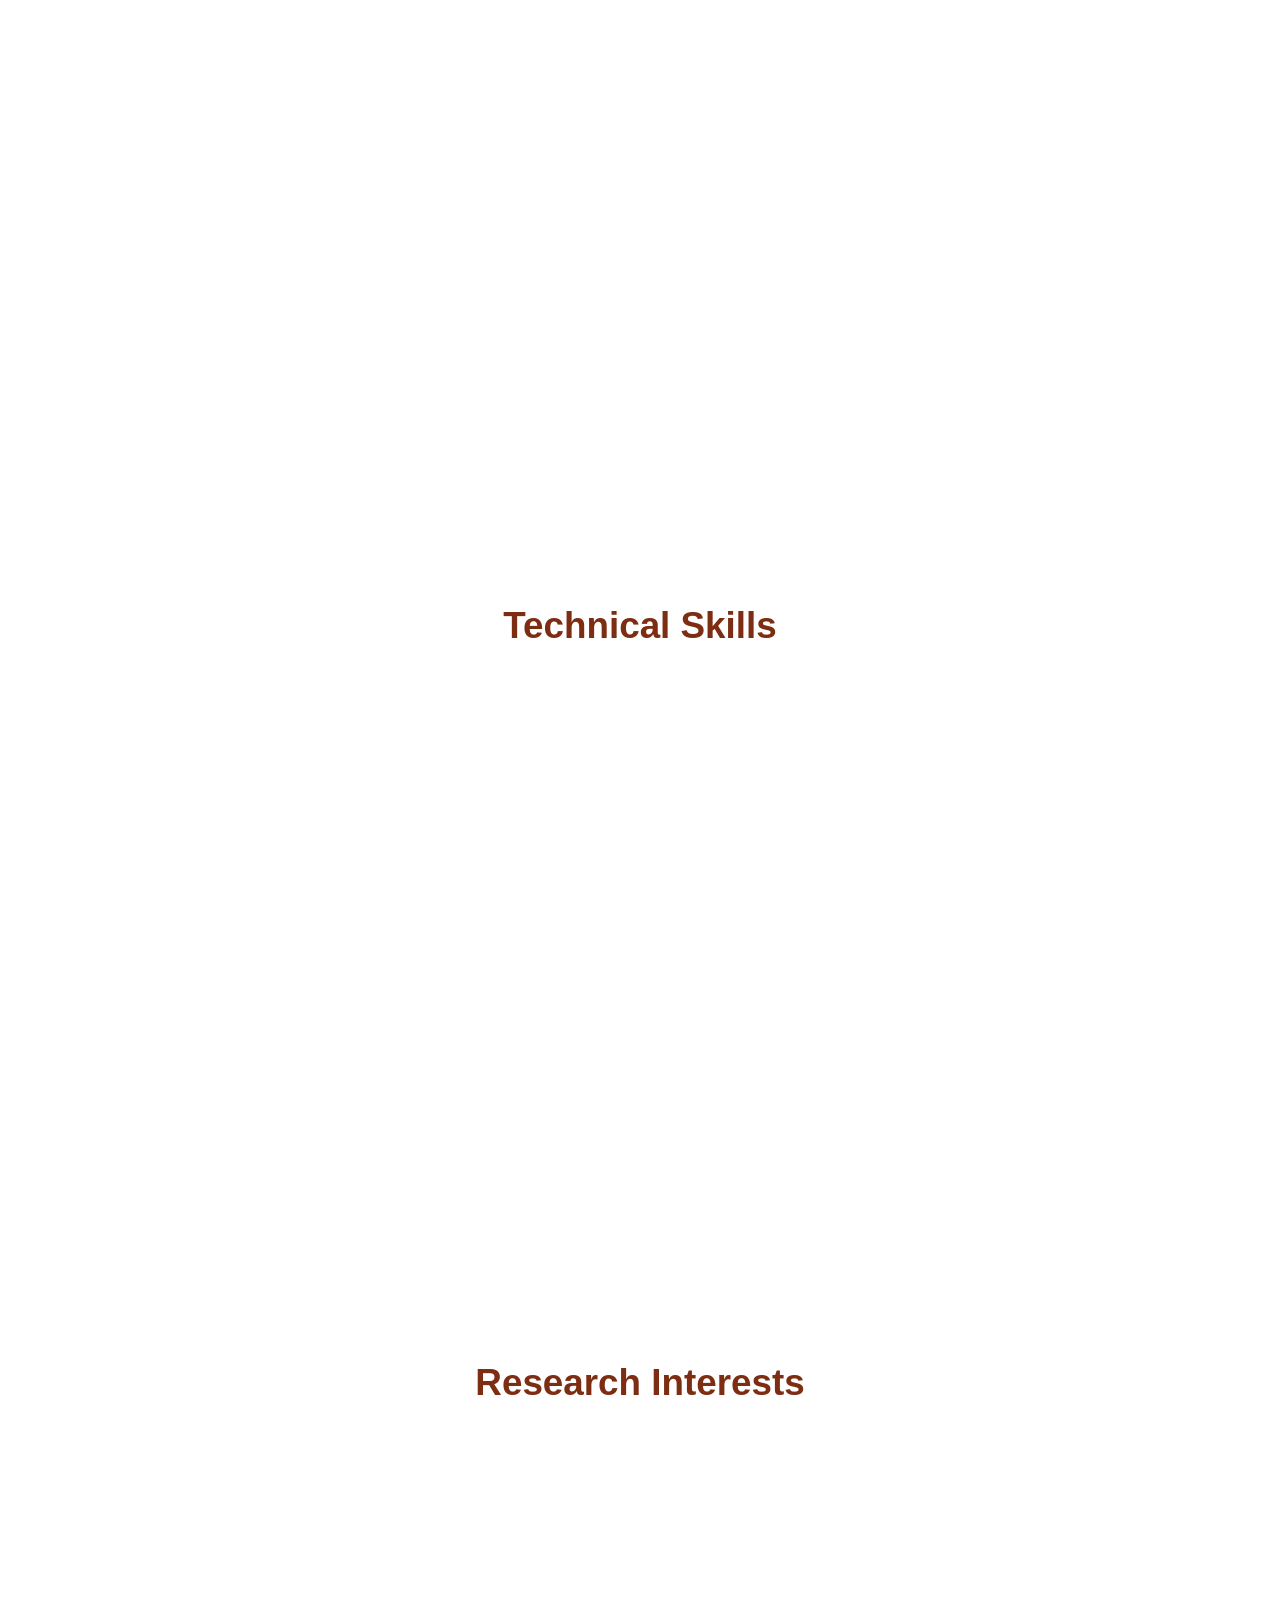
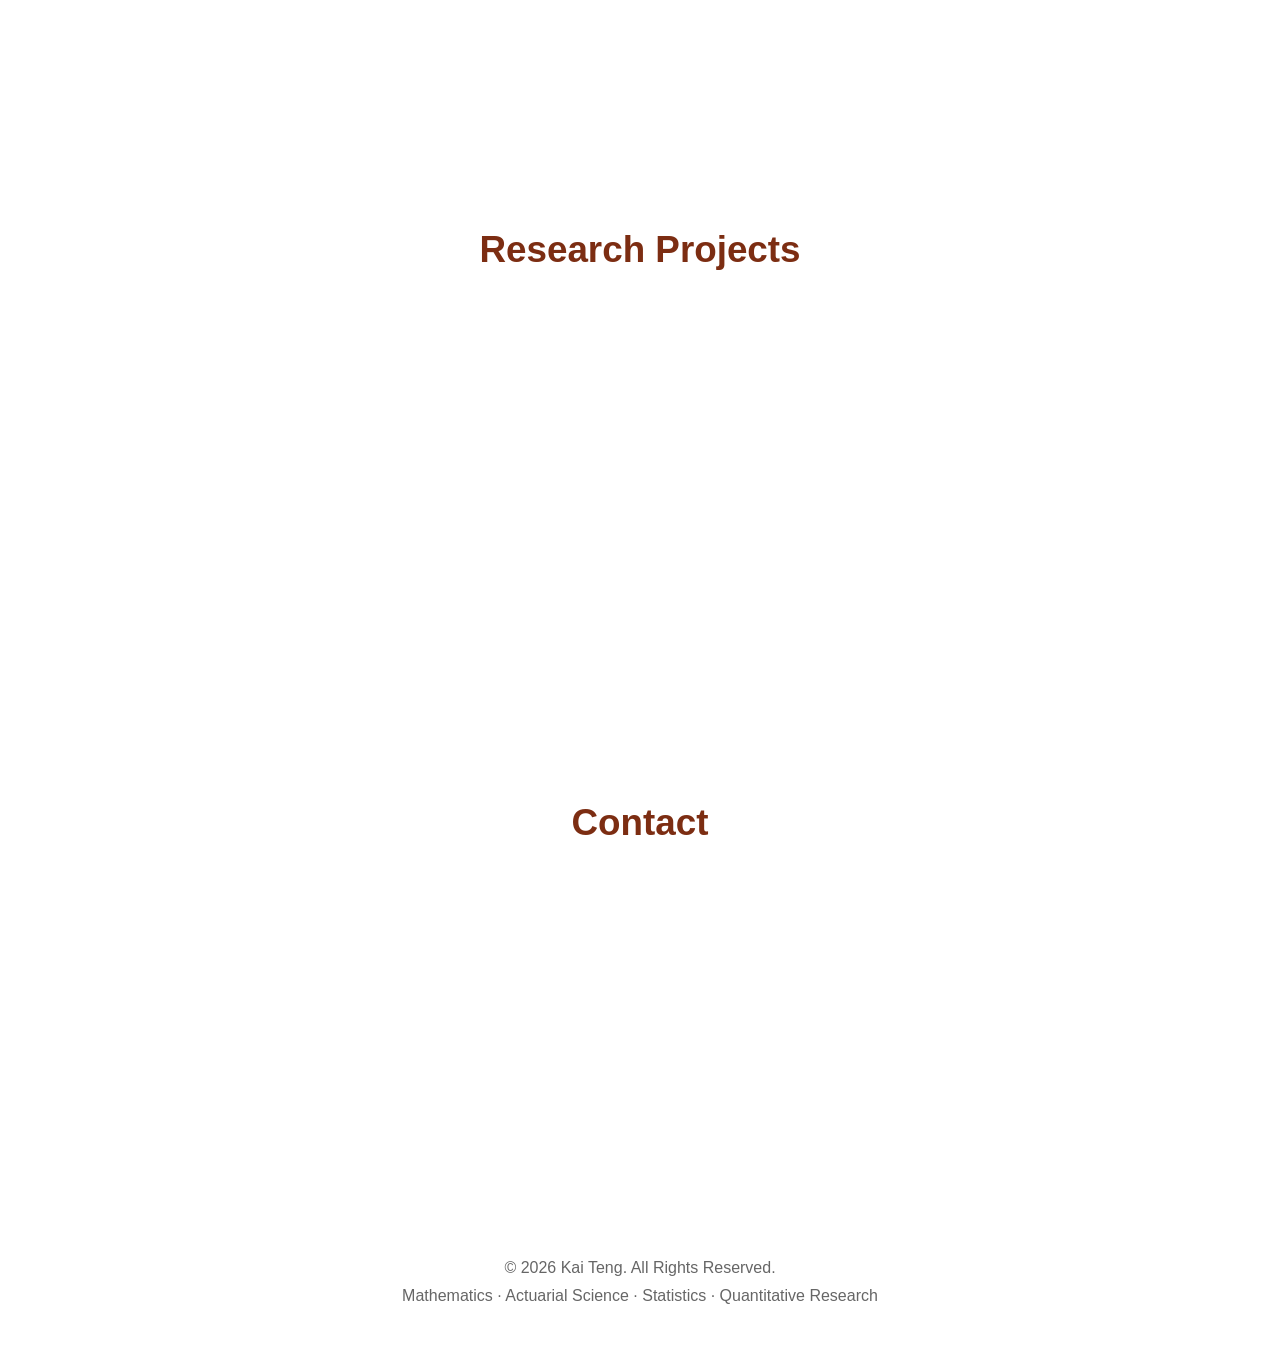
==== commit b7ce129d: "123123" ====
--- a/index.html
+++ b/index.html
@@ -1,685 +1,1067 @@
 <!DOCTYPE html>
 <html lang="en">
 
+
 <head>
 
-    <meta charset="UTF-8">
-
-    <meta name="viewport" content="width=device-width, initial-scale=1.0">
-
-    <title
-        data-cn="滕凯 | Quant Portfolio"
-        data-en="Kai Teng | Quant Portfolio"
-        data-fr="Kai Teng | Portfolio Quantitatif">
-
-        Kai Teng | Quant Portfolio
-
-    </title>
-
-    <link rel="stylesheet" href="css/style.css">
-    <link rel="stylesheet" href="css/animation.css">
-    <link rel="stylesheet" href="css/responsive.css">
+
+<meta charset="UTF-8">
+
+
+<meta name="viewport" content="width=device-width, initial-scale=1.0">
+
+
+<title
+
+data-cn="滕凯 | 量化投资作品集"
+
+data-en="Kai Teng | Quant Portfolio"
+
+data-fr="Kai Teng | Portfolio Quantitatif">
+
+Kai Teng | Quant Portfolio
+
+</title>
+
+
+
+<link rel="stylesheet" href="css/style.css">
+
+<link rel="stylesheet" href="css/animation.css">
+
+<link rel="stylesheet" href="css/responsive.css">
+
+
 
 </head>
 
+
+
+
+
 <body>
+
+
+
+
 
 <!-- ==========================
      Navigation
 =========================== -->
 
+
 <header class="navbar">
 
-    <div class="logo">
-
-        Kai Teng
-
-    </div>
-
-    <nav>
-
-        <ul class="nav-links">
-
-            <li>
-                <a href="index.html"
-                   data-cn="首页"
-                   data-en="Home"
-                   data-fr="Accueil">
-
-                    Home
-
-                </a>
-            </li>
-
-            <li>
-                <a href="projects.html"
-                   data-cn="项目"
-                   data-en="Projects"
-                   data-fr="Projets">
-
-                    Projects
-
-                </a>
-            </li>
-
-            <li>
-                <a href="resume.html"
-                   data-cn="简历"
-                   data-en="Resume"
-                   data-fr="CV">
-
-                    Resume
-
-                </a>
-            </li>
-
-            <li>
-                <a href="contact.html"
-                   data-cn="联系"
-                   data-en="Contact"
-                   data-fr="Contact">
-
-                    Contact
-
-                </a>
-            </li>
-
-        </ul>
-
-    </nav>
-
-    <div class="language-switch">
-
-        <button onclick="changeLanguage('cn')">
-            中文
-        </button>
-
-        <button onclick="changeLanguage('en')">
-            English
-        </button>
-
-        <button onclick="changeLanguage('fr')">
-            Français
-        </button>
-
-    </div>
+
+
+<div class="logo">
+
+Kai Teng
+
+</div>
+
+
+
+
+
+<nav>
+
+
+<ul class="nav-links">
+
+
+
+<li>
+
+<a href="index.html"
+
+data-cn="首页"
+
+data-en="Home"
+
+data-fr="Accueil">
+
+Home
+
+</a>
+
+</li>
+
+
+
+
+
+<li>
+
+<a href="projects.html"
+
+data-cn="项目"
+
+data-en="Projects"
+
+data-fr="Projets">
+
+Projects
+
+</a>
+
+</li>
+
+
+
+
+
+<li>
+
+<a href="resume.html"
+
+data-cn="简历"
+
+data-en="Resume"
+
+data-fr="CV">
+
+Resume
+
+</a>
+
+</li>
+
+
+
+
+
+<li>
+
+<a href="contact.html"
+
+data-cn="联系"
+
+data-en="Contact"
+
+data-fr="Contact">
+
+Contact
+
+</a>
+
+</li>
+
+
+
+
+</ul>
+
+
+</nav>
+
+
+
+
+
+<div class="language-switch">
+
+
+<button onclick="changeLanguage('cn')">
+
+中文
+
+</button>
+
+
+
+<button onclick="changeLanguage('en')">
+
+English
+
+</button>
+
+
+
+<button onclick="changeLanguage('fr')">
+
+Français
+
+</button>
+
+
+
+</div>
+
+
 
 </header>
+
+
+
+
+
+
+
+
 
 <!-- ==========================
      Hero Section
 =========================== -->
 
+
 <section class="hero reveal">
 
 
-    <div class="hero-content">
-
-
-
-        <!-- Avatar -->
-
-        <img
-
-            src="images/avatar.png"
-
-            alt="Kai Teng"
-
-            class="profile-img avatar-float">
-
-
-
-
-
-
-        <!-- Name -->
-
-
-        <h1 class="hero-title"
-
-
-            data-cn="你好，我是滕凯"
-
-            data-en="Hello, I'm Kai Teng"
-
-            data-fr="Bonjour, je suis Kai Teng">
-
-
-            Hello, I'm Kai Teng
-
-
-        </h1>
-
-
-
-
-
-
-
-
-        <!-- University -->
-
-
-        <h2 class="hero-subtitle"
-
-
-            data-cn="多伦多大学学生"
-
-            data-en="University of Toronto Student"
-
-            data-fr="Étudiant à l'Université de Toronto">
-
-
-            University of Toronto Student
-
-
-        </h2>
-
-
-
-
-
-
-
-
-        <!-- Academic Field -->
-
-
-        <h3 class="hero-field"
-
-
-            data-cn="数学 · 精算 · 统计"
-
-            data-en="Mathematics · Actuarial Science · Statistics"
-
-            data-fr="Mathématiques · Actuariat · Statistiques">
-
-
-            Mathematics · Actuarial Science · Statistics
-
-
-        </h3>
-
-
-
-
-
-
-
-
-
-        <!-- Research Tags -->
-
-
-        <div class="hero-interests">
-
-
-
-            <p
-
-            data-cn="量化金融"
-
-            data-en="Quantitative Finance"
-
-            data-fr="Finance Quantitative">
-
-
-            Quantitative Finance
-
-
-            </p>
-
-
-
-
-
-            <p
-
-            data-cn="数据分析"
-
-            data-en="Data Analytics"
-
-            data-fr="Analyse de Données">
-
-
-            Data Analytics
-
-
-            </p>
-
-
-
-
-
-            <p
-
-            data-cn="统计建模"
-
-            data-en="Statistical Modeling"
-
-            data-fr="Modélisation Statistique">
-
-
-            Statistical Modeling
-
-
-            </p>
-
-
-
-        </div>
-
-
-
-
-
-
-
-
-
-        <!-- Short Description -->
-
-
-        <p class="hero-description"
-
-
-        data-cn="利用数学、统计与计算方法探索金融和数据问题。"
-
-
-        data-en="Applying mathematics, statistics and computational methods to financial and data problems."
-
-
-        data-fr="Application des mathématiques, statistiques et méthodes computationnelles aux problèmes financiers.">
-
-
-        Applying mathematics, statistics and computational methods to financial and data problems.
-
-
-        </p>
-
-
-
-
-
-
-
-
-
-        <!-- Buttons -->
-
-
-        <div class="hero-buttons">
-
-
-
-            <a href="projects.html"
-
-
-               class="btn glow-button"
-
-
-               data-cn="查看项目"
-
-
-               data-en="View Projects"
-
-
-               data-fr="Voir les projets">
-
-
-                View Projects
-
-
-            </a>
-
-
-
-
-
-
-
-            <a href="assets/documents/resume.pdf"
-
-
-               class="btn"
-
-
-               target="_blank"
-
-
-               data-cn="下载简历"
-
-
-               data-en="Download Resume"
-
-
-               data-fr="Télécharger le CV">
-
-
-                Download Resume
-
-
-            </a>
-
-
-
-
-        </div>
-
-
-
-
-
-    </div>
+
+<div class="hero-content">
+
+
+
+
+
+<img
+
+src="images/avatar.png"
+
+alt="Kai Teng"
+
+class="profile-img avatar-float">
+
+
+
+
+
+<h1 class="hero-title"
+
+data-cn="你好，我是滕凯"
+
+data-en="Hello, I'm Kai Teng"
+
+data-fr="Bonjour, je suis Kai Teng">
+
+Hello, I'm Kai Teng
+
+</h1>
+
+
+
+
+
+
+<h2 class="hero-subtitle"
+
+data-cn="多伦多大学数学与精算本科生"
+
+data-en="University of Toronto Mathematics & Actuarial Science Student"
+
+data-fr="Étudiant en mathématiques et actuariat à l'Université de Toronto">
+
+University of Toronto Mathematics & Actuarial Science Student
+
+</h2>
+
+
+
+
+
+
+
+<h3 class="hero-field"
+
+data-cn="数学 · 精算 · 统计"
+
+data-en="Mathematics · Actuarial Science · Statistics"
+
+data-fr="Mathématiques · Actuariat · Statistiques">
+
+Mathematics · Actuarial Science · Statistics
+
+</h3>
+
+
+
+
+
+
+
+
+
+<div class="hero-interests">
+
+
+
+<p
+
+data-cn="量化金融"
+
+data-en="Quantitative Finance"
+
+data-fr="Finance Quantitative">
+
+Quantitative Finance
+
+</p>
+
+
+
+
+<p
+
+data-cn="数据分析"
+
+data-en="Data Analytics"
+
+data-fr="Analyse de Données">
+
+Data Analytics
+
+</p>
+
+
+
+
+
+<p
+
+data-cn="统计建模"
+
+data-en="Statistical Modeling"
+
+data-fr="Modélisation Statistique">
+
+Statistical Modeling
+
+</p>
+
+
+
+</div>
+
+
+
+
+
+
+
+
+
+<p class="hero-description"
+
+data-cn="利用数学、统计与计算方法探索金融市场和数据问题。"
+
+data-en="Applying mathematics, statistics and computational methods to financial markets and data problems."
+
+data-fr="Application des mathématiques, statistiques et méthodes computationnelles aux problèmes financiers.">
+
+Applying mathematics, statistics and computational methods to financial markets and data problems.
+
+</p>
+
+
+
+
+
+
+
+
+<div class="hero-buttons">
+
+
+
+<a href="projects.html"
+
+class="btn glow-button"
+
+data-cn="查看项目"
+
+data-en="View Projects"
+
+data-fr="Voir les projets">
+
+View Projects
+
+</a>
+
+
+
+
+
+
+<a href="assets/documents/resume.pdf"
+
+target="_blank"
+
+class="btn"
+
+data-cn="下载简历"
+
+data-en="Download Resume"
+
+data-fr="Télécharger le CV">
+
+Download Resume
+
+</a>
+
+
+
+
+</div>
+
+
+
+
+
+
+</div>
 
 
 
 </section>
+
+
+
+
+
+
+
+
+
 <!-- ==========================
      About Me
 =========================== -->
 
+
+
 <section class="about reveal">
 
-    <h2 class="section-title"
-
-        data-cn="关于我"
-
-        data-en="About Me"
-
-        data-fr="À Propos">
-
-        About Me
-
-    </h2>
-
-    <div class="info-box">
-
-        <p
-
-        data-cn="我是多伦多大学数学与精算专业本科生，辅修统计学。目前主要关注量化金融、金融衍生品、统计建模以及数据分析，希望利用数学、统计和计算机科学构建可靠、高效的数据驱动解决方案。"
-
-        data-en="I am an undergraduate student at the University of Toronto majoring in Mathematics and Actuarial Science with a minor in Statistics. My interests include Quantitative Finance, Financial Derivatives, Statistical Modeling, and Data Analytics. I enjoy developing data-driven solutions by combining mathematics, statistics, and computer science."
-
-        data-fr="Je suis étudiant à l'Université de Toronto en mathématiques et actuariat avec une mineure en statistiques. Mes intérêts portent sur la finance quantitative, les produits dérivés, la modélisation statistique et l'analyse de données.">
-
-        I am an undergraduate student at the University of Toronto majoring in Mathematics and Actuarial Science with a minor in Statistics. My interests include Quantitative Finance, Financial Derivatives, Statistical Modeling, and Data Analytics. I enjoy developing data-driven solutions by combining mathematics, statistics, and computer science.
-
-        </p>
-
-    </div>
+
+
+
+
+
+<h2 class="section-title"
+
+data-cn="关于我"
+
+data-en="About Me"
+
+data-fr="À Propos de Moi">
+
+About Me
+
+</h2>
+
+
+
+
+
+
+
+
+<div class="info-box">
+
+
+
+<p
+
+data-cn="我是多伦多大学数学与精算专业本科生，同时辅修统计学。我的兴趣集中于数学、统计和计算方法在金融领域中的应用，主要方向包括量化金融、金融衍生品、数据分析以及统计建模。"
+
+data-en="I am an undergraduate student at the University of Toronto majoring in Mathematics and Actuarial Science with a minor in Statistics. My interests focus on applying mathematics, statistics and computational methods to quantitative finance, derivatives and data-driven financial research."
+
+data-fr="Je suis étudiant à l'Université de Toronto en mathématiques et actuariat avec une mineure en statistiques. Mes intérêts portent sur la finance quantitative, les produits dérivés et la modélisation statistique.">
+
+I am an undergraduate student at the University of Toronto majoring in Mathematics and Actuarial Science with a minor in Statistics. My interests focus on applying mathematics, statistics and computational methods to quantitative finance, derivatives and data-driven financial research.
+
+</p>
+
+
+
+
+
+
+<p
+
+data-cn="我希望利用数学模型、统计方法和计算技术，构建能够解决真实金融问题的数据驱动模型。"
+
+data-en="I aim to develop data-driven models that combine mathematical modeling, statistical methods and computational techniques to solve real-world financial problems."
+
+data-fr="Mon objectif est de développer des modèles basés sur les données pour résoudre des problèmes financiers réels.">
+
+I aim to develop data-driven models that combine mathematical modeling, statistical methods and computational techniques to solve real-world financial problems.
+
+</p>
+
+
+
+
+
+
+</div>
+
+
+
+
+
+
+
+
+
+<div class="projects-grid about-grid">
+
+
+
+
+
+
+<div class="card">
+
+
+
+<h3>
+
+🎓
+
+</h3>
+
+
+
+
+<h3
+
+data-cn="学术背景"
+
+data-en="Academic Background"
+
+data-fr="Formation Académique">
+
+Academic Background
+
+</h3>
+
+
+
+
+
+
+<p>
+
+University of Toronto
+
+</p>
+
+
+
+
+
+
+<span
+
+data-cn="数学
+<br>
+精算
+<br>
+统计"
+
+data-en="Mathematics
+<br>
+Actuarial Science
+<br>
+Statistics"
+
+data-fr="Mathématiques
+<br>
+Actuariat
+<br>
+Statistiques">
+
+Mathematics
+
+<br>
+
+Actuarial Science
+
+<br>
+
+Statistics
+
+</span>
+
+
+
+
+</div>
+
+
+
+
+
+
+
+
+<div class="card">
+
+
+
+<h3>
+
+📊
+
+</h3>
+
+
+
+
+
+<h3
+
+data-cn="量化研究"
+
+data-en="Quantitative Research"
+
+data-fr="Recherche Quantitative">
+
+Quantitative Research
+
+</h3>
+
+
+
+
+
+
+<p
+
+data-cn="金融建模"
+
+data-en="Financial Modeling"
+
+data-fr="Modélisation Financière">
+
+Financial Modeling
+
+</p>
+
+
+
+
+
+
+<span
+
+data-cn="基差策略
+<br>
+期货
+<br>
+衍生品"
+
+data-en="Basis Strategy
+<br>
+Futures
+<br>
+Derivatives"
+
+data-fr="Stratégie Basis
+<br>
+Futures
+<br>
+Produits dérivés">
+
+Basis Strategy
+
+<br>
+
+Futures
+
+<br>
+
+Derivatives
+
+</span>
+
+
+
+
+</div>
+
+
+
+
+
+
+
+
+<div class="card">
+
+
+
+<h3>
+
+💻
+
+</h3>
+
+
+
+
+
+<h3
+
+data-cn="计算能力"
+
+data-en="Computational Approach"
+
+data-fr="Approche Computationnelle">
+
+Computational Approach
+
+</h3>
+
+
+
+
+
+
+
+<p
+
+data-cn="Python 与数据分析"
+
+data-en="Python & Data Analysis"
+
+data-fr="Python et Analyse de Données">
+
+Python & Data Analysis
+
+</p>
+
+
+
+
+
+
+
+<span
+
+data-cn="统计建模
+<br>
+数据处理
+<br>
+数据可视化"
+
+data-en="Statistical Modeling
+<br>
+Data Processing
+<br>
+Visualization"
+
+data-fr="Modélisation statistique
+<br>
+Traitement des données
+<br>
+Visualisation">
+
+Statistical Modeling
+
+<br>
+
+Data Processing
+
+<br>
+
+Visualization
+
+</span>
+
+
+
+
+</div>
+
+
+
+
+
+
+</div>
+
+
+
+
+
+
 
 </section>
 
-
-
-
-
-<!-- ==========================
-     Highlights
-=========================== -->
-
-<section class="reveal">
-
-    <h2 class="section-title"
-
-        data-cn="个人概览"
-
-        data-en="Highlights"
-
-        data-fr="Points Forts">
-
-        Highlights
-
-    </h2>
-
-    <div class="projects-grid">
-
-        <div class="card">
-
-            <h3>🎓</h3>
-
-            <h3
-
-            data-cn="教育背景"
-
-            data-en="Education"
-
-            data-fr="Éducation">
-
-            Education
-
-            </h3>
-
-            <p
-
-            data-cn="University of Toronto"
-
-            data-en="University of Toronto"
-
-            data-fr="Université de Toronto">
-
-            University of Toronto
-
-            </p>
-
-        </div>
-
-
-
-
-
-        <div class="card">
-
-            <h3>📚</h3>
-
-            <h3
-
-            data-cn="专业"
-
-            data-en="Academic Focus"
-
-            data-fr="Spécialisation">
-
-            Academic Focus
-
-            </h3>
-
-            <p
-
-            data-cn="数学 · 精算 · 统计"
-
-            data-en="Mathematics · Actuarial Science · Statistics"
-
-            data-fr="Mathématiques · Actuariat · Statistiques">
-
-            Mathematics · Actuarial Science · Statistics
-
-            </p>
-
-        </div>
-
-
-
-
-
-        <div class="card">
-
-            <h3>📊</h3>
-
-            <h3
-
-            data-cn="研究方向"
-
-            data-en="Research"
-
-            data-fr="Recherche">
-
-            Research
-
-            </h3>
-
-            <p
-
-            data-cn="量化金融 · 数据分析"
-
-            data-en="Quantitative Finance · Data Analytics"
-
-            data-fr="Finance Quantitative · Analyse de Données">
-
-            Quantitative Finance · Data Analytics
-
-            </p>
-
-        </div>
-
-
-
-
-
-        <div class="card">
-
-            <h3>📍</h3>
-
-            <h3
-
-            data-cn="所在地"
-
-            data-en="Location"
-
-            data-fr="Localisation">
-
-            Location
-
-            </h3>
-
-            <p
-
-            data-cn="Toronto, Canada"
-
-            data-en="Toronto, Canada"
-
-            data-fr="Toronto, Canada">
-
-            Toronto, Canada
-
-            </p>
-
-        </div>
-
-    </div>
-
-</section>
 <!-- ==========================
      Technical Skills
 =========================== -->
 
-<section class="reveal">
-
-
-    <h2 class="section-title"
-
-        data-cn="技术能力"
-
-        data-en="Technical Skills"
-
-        data-fr="Compétences Techniques">
-
-        Technical Skills
-
-    </h2>
-
-
-
-    <div class="projects-grid">
-
-
-
-        <div class="card">
-
-            <h3>
-                Python
-            </h3>
-
-            <p
-
-            data-cn="数据分析、量化研究、策略回测"
-
-            data-en="Data analysis, quantitative research and strategy backtesting"
-
-            data-fr="Analyse de données, recherche quantitative et backtesting">
-
-            Data analysis, quantitative research and strategy backtesting
-
-            </p>
-
-        </div>
-
-
-
-
-
-        <div class="card">
-
-            <h3>
-                Statistics
-            </h3>
-
-            <p
-
-            data-cn="统计建模、概率分析、数据推断"
-
-            data-en="Statistical modeling, probability analysis and inference"
-
-            data-fr="Modélisation statistique et analyse probabiliste">
-
-            Statistical modeling, probability analysis and inference
-
-            </p>
-
-        </div>
-
-
-
-
-
-        <div class="card">
-
-            <h3>
-                Data Tools
-            </h3>
-
-            <p>
-
-                Pandas · NumPy · Matplotlib · SQL
-
-            </p>
-
-        </div>
-
-
-
-
-
-        <div class="card">
-
-            <h3>
-                Programming
-            </h3>
-
-            <p>
-
-                R · MATLAB · Git · HTML · CSS · JavaScript
-
-            </p>
-
-        </div>
-
-
-    </div>
+
+<section class="reveal skills-section">
+
+
+
+<h2 class="section-title"
+
+data-cn="技术能力"
+
+data-en="Technical Skills"
+
+data-fr="Compétences Techniques">
+
+Technical Skills
+
+</h2>
+
+
+
+
+
+
+
+<div class="skills-grid">
+
+
+
+
+
+
+<div class="card skill-card">
+
+
+
+<h3>
+
+🐍 Programming
+
+</h3>
+
+
+
+
+<p
+
+data-cn="Python · R · MATLAB · SQL"
+
+data-en="Python · R · MATLAB · SQL"
+
+data-fr="Python · R · MATLAB · SQL">
+
+Python · R · MATLAB · SQL
+
+</p>
+
+
+
+
+
+
+
+<span
+
+data-cn="程序开发、数据处理、计算分析"
+
+data-en="Programming, data processing and computational analysis"
+
+data-fr="Programmation, traitement des données et analyse computationnelle">
+
+Programming, data processing and computational analysis
+
+</span>
+
+
+
+
+</div>
+
+
+
+
+
+
+
+
+
+<div class="card skill-card">
+
+
+
+<h3>
+
+📊 Data Science
+
+</h3>
+
+
+
+
+
+
+<p
+
+data-cn="Pandas · NumPy · Matplotlib"
+
+data-en="Pandas · NumPy · Matplotlib"
+
+data-fr="Pandas · NumPy · Matplotlib">
+
+Pandas · NumPy · Matplotlib
+
+</p>
+
+
+
+
+
+
+
+<span
+
+data-cn="数据清洗、数据可视化、探索性分析"
+
+data-en="Data cleaning, visualization and exploratory analysis"
+
+data-fr="Nettoyage des données, visualisation et analyse exploratoire">
+
+Data cleaning, visualization and exploratory analysis
+
+</span>
+
+
+
+
+</div>
+
+
+
+
+
+
+
+
+
+<div class="card skill-card">
+
+
+
+<h3>
+
+📈 Quantitative Methods
+
+</h3>
+
+
+
+
+
+
+<p
+
+data-cn="概率 · 统计建模 · 时间序列"
+
+data-en="Probability · Statistical Modeling · Time Series"
+
+data-fr="Probabilité · Modélisation statistique · Séries temporelles">
+
+Probability · Statistical Modeling · Time Series
+
+</p>
+
+
+
+
+
+
+
+<span
+
+data-cn="金融数据分析和模型构建"
+
+data-en="Financial data analysis and model development"
+
+data-fr="Analyse financière et développement de modèles">
+
+Financial data analysis and model development
+
+</span>
+
+
+
+
+</div>
+
+
+
+
+
+
+
+
+
+<div class="card skill-card">
+
+
+
+<h3>
+
+💹 Financial Modeling
+
+</h3>
+
+
+
+
+
+
+<p
+
+data-cn="期货 · 基差策略 · 衍生品"
+
+data-en="Futures · Basis Strategy · Derivatives"
+
+data-fr="Futures · Stratégies Basis · Produits dérivés">
+
+Futures · Basis Strategy · Derivatives
+
+</p>
+
+
+
+
+
+
+
+<span
+
+data-cn="量化研究、策略回测、风险评价"
+
+data-en="Quantitative research, backtesting and risk evaluation"
+
+data-fr="Recherche quantitative, backtesting et évaluation des risques">
+
+Quantitative research, backtesting and risk evaluation
+
+</span>
+
+
+
+
+</div>
+
+
+
+
+
+
+</div>
+
+
+
 
 
 </section>
+
+
+
+
+
 
 
 
@@ -692,108 +1074,164 @@
      Research Interests
 =========================== -->
 
+
 <section class="reveal">
 
 
-    <h2 class="section-title"
-
-        data-cn="研究兴趣"
-
-        data-en="Research Interests"
-
-        data-fr="Domaines de Recherche">
-
-        Research Interests
-
-    </h2>
-
-
-
-
-
-    <div class="projects-grid">
-
-
-
-        <div class="card">
-
-
-            <h3>
-                Quantitative Finance
-            </h3>
-
-
-            <p
-
-            data-cn="利用数学模型和统计方法分析金融市场。"
-
-            data-en="Applying mathematical models and statistical methods to financial markets."
-
-            data-fr="Application de modèles mathématiques aux marchés financiers.">
-
-            Applying mathematical models and statistical methods to financial markets.
-
-            </p>
-
-
-        </div>
-
-
-
-
-
-        <div class="card">
-
-
-            <h3>
-                Financial Derivatives
-            </h3>
-
-
-            <p
-
-            data-cn="研究期货、基差以及衍生品定价问题。"
-
-            data-en="Research on futures, basis strategies and derivatives."
-
-            data-fr="Recherche sur les contrats à terme et les produits dérivés.">
-
-            Research on futures, basis strategies and derivatives.
-
-            </p>
-
-
-        </div>
-
-
-
-
-
-        <div class="card">
-
-
-            <h3>
-                Machine Learning
-            </h3>
-
-
-            <p
-
-            data-cn="探索机器学习在金融和数据分析中的应用。"
-
-            data-en="Exploring machine learning applications in finance and analytics."
-
-            data-fr="Applications du machine learning en finance.">
-
-            Exploring machine learning applications in finance and analytics.
-
-            </p>
-
-
-        </div>
-
-
-    </div>
+
+
+
+
+<h2 class="section-title"
+
+data-cn="研究方向"
+
+data-en="Research Interests"
+
+data-fr="Domaines de Recherche">
+
+Research Interests
+
+</h2>
+
+
+
+
+
+
+
+
+<div class="research-grid">
+
+
+
+
+
+
+
+<div class="card research-card">
+
+
+
+<h3>
+
+📊 Quantitative Finance
+
+</h3>
+
+
+
+
+
+
+<p
+
+data-cn="利用数学模型和统计方法分析金融市场行为。"
+
+data-en="Applying mathematical models and statistical methods to analyze financial markets."
+
+data-fr="Application de modèles mathématiques et statistiques aux marchés financiers.">
+
+Applying mathematical models and statistical methods to analyze financial markets.
+
+</p>
+
+
+
+
+</div>
+
+
+
+
+
+
+
+
+
+<div class="card research-card">
+
+
+
+<h3>
+
+📈 Financial Derivatives
+
+</h3>
+
+
+
+
+
+
+<p
+
+data-cn="研究期货、基差以及衍生品相关问题。"
+
+data-en="Research on futures, basis strategies and derivative-related problems."
+
+data-fr="Recherche sur les futures, les stratégies basis et les produits dérivés.">
+
+Research on futures, basis strategies and derivative-related problems.
+
+</p>
+
+
+
+
+</div>
+
+
+
+
+
+
+
+
+
+<div class="card research-card">
+
+
+
+<h3>
+
+🤖 Data & Machine Learning
+
+</h3>
+
+
+
+
+
+
+<p
+
+data-cn="探索机器学习和数据分析在金融领域中的应用。"
+
+data-en="Exploring machine learning and data analytics applications in finance."
+
+data-fr="Exploration des applications du machine learning et de l'analyse de données en finance.">
+
+Exploring machine learning and data analytics applications in finance.
+
+</p>
+
+
+
+
+</div>
+
+
+
+
+
+
+
+</div>
+
+
+
+
 
 
 </section>
@@ -806,58 +1244,113 @@
 
 
 
+
+
+
+
 <!-- ==========================
-     Featured Projects
+     Research Projects
 =========================== -->
 
 
 <section class="reveal">
 
 
+
+
+
+
 <h2 class="section-title"
 
-    data-cn="精选项目"
-
-    data-en="Featured Projects"
-
-    data-fr="Projets Sélectionnés">
-
-
-Featured Projects
-
+data-cn="研究项目"
+
+data-en="Research Projects"
+
+data-fr="Projets de Recherche">
+
+Research Projects
 
 </h2>
 
 
 
 
+
+
+
+
+
 <div class="projects-grid">
 
 
 
-<div class="card">
-
-
-<h3>
+
+
+
+
+
+<div class="card project-card">
+
+
+
+
+
+
+<h3
+
+data-cn="基差策略回测"
+
+data-en="Basis Strategy Backtesting"
+
+data-fr="Backtesting de Stratégie Basis">
 
 Basis Strategy Backtesting
 
 </h3>
 
 
+
+
+
+
+
+
 <p
 
 data-cn="基于现货与期货价格构建基差因子，并进行量化策略回测分析。"
 
-data-en="A quantitative backtesting framework based on spot and futures basis signals."
-
-data-fr="Un framework de backtesting basé sur les signaux de spread.">
-
-
-A quantitative backtesting framework based on spot and futures basis signals.
-
-
-</p>
+data-en="A quantitative research project based on spot-futures basis signals and strategy backtesting."
+
+data-fr="Un projet quantitatif basé sur les signaux spot-futures et le backtesting.">
+
+A quantitative research project based on spot-futures basis signals and strategy backtesting.
+
+</p>
+
+
+
+
+
+
+
+
+
+<p class="project-method"
+
+data-cn="方法：因子构建 · 收益分析 · 风险评价"
+
+data-en="Methods: Factor Construction · Return Analysis · Risk Evaluation"
+
+data-fr="Méthodes : Construction de facteurs · Analyse des rendements · Évaluation des risques">
+
+Methods: Factor Construction · Return Analysis · Risk Evaluation
+
+</p>
+
+
+
+
+
 
 
 
@@ -871,43 +1364,93 @@
 
 data-fr="Voir les détails">
 
-
 View Details
 
-
 </a>
 
 
-</div>
-
-
-
-
-
-
-<div class="card">
-
-
-<h3>
+
+
+
+
+
+</div>
+
+
+
+
+
+
+
+
+
+
+
+
+
+<div class="card project-card">
+
+
+
+
+
+
+<h3
+
+data-cn="数据分析项目"
+
+data-en="Data Analysis Projects"
+
+data-fr="Projets d'Analyse de Données">
 
 Data Analysis Projects
 
 </h3>
 
 
-<p
-
-data-cn="利用Python和统计方法进行数据探索和建模。"
-
-data-en="Data exploration and modeling using Python and statistical methods."
-
-data-fr="Analyse et modélisation avec Python.">
-
-
-Data exploration and modeling using Python and statistical methods.
-
-
-</p>
+
+
+
+
+
+
+<p
+
+data-cn="利用Python和统计方法探索真实数据，并建立分析模型。"
+
+data-en="Exploring real-world datasets and developing analytical models using Python and statistics."
+
+data-fr="Exploration de données réelles avec Python et méthodes statistiques.">
+
+Exploring real-world datasets and developing analytical models using Python and statistics.
+
+</p>
+
+
+
+
+
+
+
+
+
+<p class="project-method"
+
+data-cn="方法：数据处理 · 统计分析 · 可视化"
+
+data-en="Methods: Data Processing · Statistical Analysis · Visualization"
+
+data-fr="Méthodes : Traitement des données · Analyse statistique · Visualisation">
+
+Methods: Data Processing · Statistical Analysis · Visualization
+
+</p>
+
+
+
+
+
+
 
 
 <a href="projects.html"
@@ -920,207 +1463,298 @@
 
 data-fr="Voir les projets">
 
-
 View Projects
 
-
 </a>
 
 
-</div>
-
-
-
-
-
-</div>
+
+
+
+
+
+</div>
+
+
+
+
+
+
+
+
+</div>
+
+
+
+
 
 
 </section>
+
 <!-- ==========================
-     Quick Navigation
+     Contact
 =========================== -->
 
 
-<section class="quick-links reveal">
-
-
-    <h2 class="section-title"
-
-        data-cn="快速导航"
-
-        data-en="Quick Navigation"
-
-        data-fr="Navigation Rapide">
-
-        Quick Navigation
-
-    </h2>
-
-
-
-
-
-    <div class="projects-grid">
-
-
-
-
-
-        <div class="card">
-
-
-            <h3>
-
-                Projects
-
-            </h3>
-
-
-            <p
-
-            data-cn="查看我的量化研究、数据分析和编程项目。"
-
-            data-en="Explore my quantitative research, data analysis and programming projects."
-
-            data-fr="Découvrez mes projets de recherche quantitative et d'analyse de données.">
-
-
-            Explore my quantitative research, data analysis and programming projects.
-
-
-            </p>
-
-
-
-            <a href="projects.html"
-
-               class="btn"
-
-               data-cn="进入项目"
-
-               data-en="Explore Projects"
-
-               data-fr="Voir les projets">
-
-
-                Explore Projects
-
-
-            </a>
-
-
-        </div>
-
-
-
-
-
-
-
-        <div class="card">
-
-
-            <h3>
-
-                Resume
-
-            </h3>
-
-
-            <p
-
-            data-cn="查看我的教育背景、技能和经历。"
-
-            data-en="View my academic background, skills and experience."
-
-            data-fr="Consultez mon parcours académique et professionnel.">
-
-
-            View my academic background, skills and experience.
-
-
-            </p>
-
-
-
-            <a href="resume.html"
-
-               class="btn"
-
-               data-cn="查看简历"
-
-               data-en="View Resume"
-
-               data-fr="Voir CV">
-
-
-                View Resume
-
-
-            </a>
-
-
-        </div>
-
-
-
-
-
-
-
-        <div class="card">
-
-
-            <h3>
-
-                Contact
-
-            </h3>
-
-
-            <p
-
-            data-cn="欢迎进行研究交流、项目合作和职业交流。"
-
-            data-en="Open to research discussions, collaborations and professional networking."
-
-            data-fr="Ouvert aux discussions de recherche et collaborations.">
-
-
-            Open to research discussions, collaborations and professional networking.
-
-
-            </p>
-
-
-
-            <a href="contact.html"
-
-               class="btn"
-
-               data-cn="联系我"
-
-               data-en="Contact Me"
-
-               data-fr="Me contacter">
-
-
-                Contact Me
-
-
-            </a>
-
-
-        </div>
-
-
-
-
-    </div>
+<section class="reveal">
+
+
+
+
+
+<h2 class="section-title"
+
+data-cn="联系"
+
+data-en="Contact"
+
+data-fr="Contact">
+
+Contact
+
+</h2>
+
+
+
+
+
+
+
+
+<div class="contact-grid">
+
+
+
+
+
+
+
+<div class="card contact-card">
+
+
+
+
+
+<h3
+
+data-cn="📧 邮箱"
+
+data-en="📧 Email"
+
+data-fr="📧 Email">
+
+📧 Email
+
+</h3>
+
+
+
+
+
+
+
+<p
+
+data-cn="学术交流 / 研究沟通"
+
+data-en="Academic / Research Communication"
+
+data-fr="Communication académique / Recherche">
+
+Academic / Research Communication
+
+</p>
+
+
+
+
+
+
+
+<a href="contact.html"
+
+class="btn"
+
+data-cn="联系我"
+
+data-en="Contact"
+
+data-fr="Contacter">
+
+Contact
+
+</a>
+
+
+
+
+
+
+</div>
+
+
+
+
+
+
+
+
+
+<div class="card contact-card">
+
+
+
+
+
+<h3
+
+data-cn="💼 领英"
+
+data-en="💼 LinkedIn"
+
+data-fr="💼 LinkedIn">
+
+💼 LinkedIn
+
+</h3>
+
+
+
+
+
+
+
+<p
+
+data-cn="职业发展与行业交流"
+
+data-en="Professional Networking"
+
+data-fr="Réseautage professionnel">
+
+Professional Networking
+
+</p>
+
+
+
+
+
+
+
+
+<a href="contact.html"
+
+class="btn"
+
+data-cn="查看"
+
+data-en="LinkedIn"
+
+data-fr="LinkedIn">
+
+LinkedIn
+
+</a>
+
+
+
+
+
+
+</div>
+
+
+
+
+
+
+
+
+
+<div class="card contact-card">
+
+
+
+
+
+<h3
+
+data-cn="💻 GitHub"
+
+data-en="💻 GitHub"
+
+data-fr="💻 GitHub">
+
+💻 GitHub
+
+</h3>
+
+
+
+
+
+
+
+<p
+
+data-cn="代码与研究项目"
+
+data-en="Code & Research Projects"
+
+data-fr="Code et projets de recherche">
+
+Code & Research Projects
+
+</p>
+
+
+
+
+
+
+
+
+<a href="contact.html"
+
+class="btn"
+
+data-cn="查看"
+
+data-en="GitHub"
+
+data-fr="GitHub">
+
+GitHub
+
+</a>
+
+
+
+
+
+
+</div>
+
+
+
+
+
+
+
+
+</div>
+
+
+
+
 
 
 </section>
+
+
+
+
 
 
 
@@ -1135,32 +1769,47 @@
 =========================== -->
 
 
+
 <footer>
 
 
-    <p>
-
-        © 2026 Kai Teng. All Rights Reserved.
-
-    </p>
-
-
-    <p
-
-    data-cn="数学 · 精算 · 统计 · 量化研究"
-
-    data-en="Mathematics · Actuarial Science · Statistics · Quantitative Research"
-
-    data-fr="Mathématiques · Actuariat · Statistiques · Finance Quantitative">
-
-
-        Mathematics · Actuarial Science · Statistics · Quantitative Research
-
-
-    </p>
+
+
+
+<p>
+
+© 2026 Kai Teng. All Rights Reserved.
+
+</p>
+
+
+
+
+
+
+<p
+
+data-cn="数学 · 精算 · 统计 · 量化研究"
+
+data-en="Mathematics · Actuarial Science · Statistics · Quantitative Research"
+
+data-fr="Mathématiques · Actuariat · Statistiques · Recherche Quantitative">
+
+Mathematics · Actuarial Science · Statistics · Quantitative Research
+
+</p>
+
+
+
+
 
 
 </footer>
+
+
+
+
+
 
 
 
@@ -1175,16 +1824,23 @@
 =========================== -->
 
 
+
 <script src="js/language.js"></script>
 
+
 <script src="js/reveal.js"></script>
 
+
 <script src="js/effects.js"></script>
 
+
 <script src="js/main.js"></script>
 
 
 
+
+
+
 </body>
 
 
--- a/css/style.css
+++ b/css/style.css
@@ -1,49 +1,37 @@
 /* =====================================
-   style.css
-   Global Website Style
-===================================== */
-
-
-/* =====================
    Global Reset
-===================== */
-
-
-* {
-
-    margin: 0;
-
-    padding: 0;
-
-    box-sizing: border-box;
-
-}
-
-
-
-html {
-
-    scroll-behavior: smooth;
-
-}
-
-
-
-body {
-
+===================================== */
+
+*{
+
+    margin:0;
+    padding:0;
+    box-sizing:border-box;
+
+}
+
+
+html{
+
+    scroll-behavior:smooth;
+
+}
+
+
+
+body{
 
     font-family:
-
     "Inter",
     "Segoe UI",
     Arial,
     sans-serif;
 
 
+    color:#3f3f3f;
+
+
     min-height:100vh;
-
-
-    color:#333;
 
 
     background:
@@ -59,27 +47,22 @@
 
     background-attachment:fixed;
 
-
-}
-
-
-
-
-
-
-/* =====================
+}
+
+
+
+/* =====================================
    Navigation
-===================== */
-
-
-.navbar {
+===================================== */
+
+
+.navbar{
 
 
     width:100%;
 
 
     padding:
-
     20px 8%;
 
 
@@ -92,6 +75,14 @@
     align-items:center;
 
 
+    position:sticky;
+
+
+    top:0;
+
+
+    z-index:999;
+
 
     background:
 
@@ -99,34 +90,19 @@
         255,
         255,
         255,
-        0.45
-    );
-
-
-
-    backdrop-filter:
-
-    blur(15px);
-
-
-
-    position:sticky;
-
-
-    top:0;
-
-
-    z-index:999;
-
-
-
-}
-
-
-
-
-
-.logo {
+        .45
+    );
+
+
+    backdrop-filter:blur(15px);
+
+}
+
+
+
+
+
+.logo{
 
 
     font-size:28px;
@@ -137,212 +113,186 @@
 
     color:#9a3412;
 
-
-}
-
-
-
-
-
-
-.nav-links {
+}
+
+
+
+
+
+
+
+.nav-links{
+
+
+    display:flex;
+
+
+    gap:30px;
 
 
     list-style:none;
 
+}
+
+
+
+
+
+
+
+.nav-links a{
+
+
+    text-decoration:none;
+
+
+    color:#444;
+
+
+    font-weight:500;
+
+
+    transition:.3s;
+
+}
+
+
+
+
+
+.nav-links a:hover{
+
+
+    color:#ea580c;
+
+}
+
+
+
+
+
+
+
+.language-switch{
+
 
     display:flex;
 
 
-    gap:30px;
-
-
-}
-
-
-
-
-
-.nav-links a {
-
-
-    text-decoration:none;
-
-
-    color:#444;
-
-
-    font-weight:500;
+    gap:10px;
+
+}
+
+
+
+
+
+
+
+.language-switch button{
+
+
+    border:none;
+
+
+    cursor:pointer;
+
+
+    padding:
+
+    8px 15px;
+
+
+    border-radius:30px;
+
+
+    background:
+
+    rgba(
+        255,
+        255,
+        255,
+        .75
+    );
+
+
+    color:#7c2d12;
 
 
     transition:.3s;
 
-
-}
-
-
-
-
-
-.nav-links a:hover {
-
-
-    color:#ea580c;
-
-
-}
-
-
-
-
-
-.nav-links a.active {
-
-
-    color:#ea580c;
-
-
-    font-weight:700;
-
-
-}
-
-
-
-
-
-
-
-
-/* =====================
-   Language Switch
-===================== */
-
-
-.language-switch {
+}
+
+
+
+
+
+.language-switch button:hover{
+
+
+    transform:translateY(-3px);
+
+
+    background:#fed7aa;
+
+}
+
+
+
+
+
+
+
+
+/* =====================================
+   Hero Section
+===================================== */
+
+
+.hero{
+
+
+    min-height:90vh;
 
 
     display:flex;
 
 
-    gap:10px;
-
-
-}
-
-
-
-
-
-.language-switch button {
-
-
-    border:none;
-
-
-    cursor:pointer;
+    justify-content:center;
+
+
+    align-items:center;
+
+
+    text-align:center;
 
 
     padding:
 
-    8px 15px;
-
-
-    border-radius:30px;
-
-
-
-    background:
-
-    rgba(
-        255,
-        255,
-        255,
-        .7
-    );
-
-
-
-    color:#7c2d12;
-
-
-    transition:.3s;
-
-
-}
-
-
-
-
-.language-switch button:hover {
-
-
-    transform:
-
-    translateY(-3px);
-
-
-
-    background:#fed7aa;
-
-
-}
-
-
-
-
-
-
-
-
-
-/* =====================
-   Hero
-===================== */
-
-
-.hero {
-
-
-    min-height:90vh;
-
-
-    display:flex;
-
-
-    justify-content:center;
-
-
-    align-items:center;
-
-
-    text-align:center;
-
-
-
-    padding:
-
     80px 10%;
 
-
-}
-
-
-
-
-.hero-content {
+}
+
+
+
+
+
+
+
+.hero-content{
 
 
     max-width:850px;
 
-
-}
-
-
-
-
-
-.profile-img {
+}
+
+
+
+
+
+
+
+.profile-img{
 
 
     width:180px;
@@ -361,7 +311,6 @@
 
 
     box-shadow:
-
 
     0 20px 40px
 
@@ -372,15 +321,15 @@
         .15
     );
 
-
-}
-
-
-
-
-
-
-.hero h1 {
+}
+
+
+
+
+
+
+
+.hero-title{
 
 
     font-size:3.2rem;
@@ -389,19 +338,52 @@
     color:#7c2d12;
 
 
+    margin-bottom:20px;
+
+}
+
+
+
+
+
+
+
+.hero-subtitle{
+
+
+    font-size:1.4rem;
+
+
+    margin-bottom:15px;
+
+}
+
+
+
+
+
+
+
+.hero-field{
+
+
+    color:#c2410c;
+
+
     margin-bottom:25px;
 
-
-}
-
-
-
-
-
-.hero p {
-
-
-    font-size:1.2rem;
+}
+
+
+
+
+
+
+
+.hero-description{
+
+
+    font-size:1.15rem;
 
 
     line-height:1.8;
@@ -409,48 +391,114 @@
 
     color:#555;
 
-
-}
-
-
-
-
-
-
-
-
-
-/* =====================
+}
+
+
+
+
+
+
+
+.hero-interests{
+
+
+    display:flex;
+
+
+    justify-content:center;
+
+
+    gap:15px;
+
+
+    flex-wrap:wrap;
+
+
+    margin:25px 0;
+
+}
+
+
+
+
+
+
+
+.hero-interests p{
+
+
+    padding:
+
+    8px 18px;
+
+
+    border-radius:30px;
+
+
+    background:
+
+    rgba(
+        249,
+        115,
+        22,
+        .15
+    );
+
+
+    color:#c2410c;
+
+
+    font-weight:600;
+
+}
+
+
+
+
+
+
+
+.hero-buttons{
+
+
+    margin-top:30px;
+
+}
+
+
+
+
+
+
+
+/* =====================================
    Buttons
-===================== */
-
-
-.btn {
+===================================== */
+
+
+.btn{
 
 
     display:inline-block;
 
 
-    margin-top:35px;
-
-
     padding:
 
-    14px 35px;
-
+    13px 32px;
+
+
+    margin:10px;
 
 
     border-radius:40px;
 
 
-
     text-decoration:none;
 
 
     color:white;
 
 
-
     background:
 
     linear-gradient(
@@ -464,22 +512,20 @@
     );
 
 
-
-    transition:.3s;
-
-
-}
-
-
-
-
-
-.btn:hover {
-
-
-    transform:
-
-    translateY(-5px);
+    transition:.35s;
+
+}
+
+
+
+
+
+
+
+.btn:hover{
+
+
+    transform:translateY(-5px);
 
 
     box-shadow:
@@ -493,37 +539,36 @@
         .35
     );
 
-
-}
-
-
-
-
-
-
-
-
-
-/* =====================
+}
+
+
+
+
+
+
+
+
+/* =====================================
    Sections
-===================== */
-
-
-section {
+===================================== */
+
+
+section{
 
 
     padding:
 
-    80px 10%;
-
-
-}
-
-
-
-
-
-.section-title {
+    80px 8%;
+
+}
+
+
+
+
+
+
+
+.section-title{
 
 
     text-align:center;
@@ -532,44 +577,55 @@
     font-size:2.3rem;
 
 
-    margin-bottom:50px;
-
-
     color:#7c2d12;
 
 
-}
-
-
-
-
-
-
-
-
-
-/* =====================
-   Information Box
-===================== */
-
-
-.info-box {
-
-
-    max-width:900px;
-
-
-    margin:auto;
-
-
-    padding:35px;
-
+    margin-bottom:45px;
+
+}
+
+
+
+
+
+
+
+
+
+/* =====================================
+   About Section
+===================================== */
+
+
+.about{
+
+
+    padding-bottom:120px;
+
+}
+
+
+
+
+
+
+.info-box{
+
+
+    max-width:950px;
+
+
+    margin:
+
+    0 auto 80px;
+
+
+    padding:40px;
 
 
     border-radius:25px;
 
 
-
     background:
 
     rgba(
@@ -580,18 +636,13 @@
     );
 
 
-
-    backdrop-filter:
-
-    blur(15px);
-
-
-
-    line-height:2;
+    backdrop-filter:blur(15px);
+
+
+    line-height:1.9;
 
 
     box-shadow:
-
 
     0 15px 35px
 
@@ -602,60 +653,168 @@
         .08
     );
 
-
-}
-
-
-
-
-
-
-
-
-
-/* =====================
+}
+
+
+
+
+
+
+
+.info-box p{
+
+
+    margin-bottom:20px;
+
+}
+
+
+
+
+
+
+
+
+
+/* =====================================
+   Grid System
+===================================== */
+
+
+.about-grid,
+.skills-grid,
+.research-grid,
+.contact-grid,
+.projects-grid{
+
+
+    display:grid;
+
+
+    gap:30px;
+
+
+    max-width:1100px;
+
+
+    margin:auto;
+
+}
+
+
+
+
+
+
+
+.about-grid{
+
+
+    grid-template-columns:
+
+    repeat(
+        3,
+        1fr
+    );
+
+}
+
+
+
+
+
+
+
+.skills-grid{
+
+
+    grid-template-columns:
+
+    repeat(
+        2,
+        1fr
+    );
+
+}
+
+
+
+
+
+
+
+.research-grid{
+
+
+    grid-template-columns:
+
+    repeat(
+        3,
+        1fr
+    );
+
+}
+
+
+
+
+
+
+
+.contact-grid{
+
+
+    grid-template-columns:
+
+    repeat(
+        3,
+        1fr
+    );
+
+}
+
+
+
+
+
+
+
+.projects-grid{
+
+
+    grid-template-columns:
+
+    repeat(
+        2,
+        1fr
+    );
+
+
+    gap:40px;
+
+}
+
+
+
+
+
+
+
+
+/* =====================================
    Cards
-===================== */
-
-
-.projects-grid {
-
-
-    display:grid;
-
-
-    grid-template-columns:
-
-    repeat(
-        auto-fit,
-        minmax(
-            250px,
-            1fr
-        )
-    );
-
-
-
-    gap:30px;
-
-
-}
-
-
-
-
-
-
-.card {
-
-
-    padding:30px;
+===================================== */
+
+
+.card{
+
+
+    padding:35px;
 
 
     border-radius:25px;
 
 
-
     background:
 
     rgba(
@@ -666,15 +825,10 @@
     );
 
 
-
-    backdrop-filter:
-
-    blur(15px);
-
+    backdrop-filter:blur(15px);
 
 
     box-shadow:
-
 
     0 15px 35px
 
@@ -686,335 +840,745 @@
     );
 
 
-
-    transition:.4s;
-
-
-}
-
-
-
-
-
-.card h3 {
+    transition:.35s;
+
+
+    text-align:center;
+
+}
+
+
+
+
+
+
+
+.card:hover{
+
+
+    transform:translateY(-8px);
+
+}
+
+
+
+
+
+
+
+.card h3{
 
 
     color:#9a3412;
 
 
+    margin-bottom:18px;
+
+}
+
+
+
+
+
+
+
+.card p{
+
+
+    line-height:1.7;
+
+
     margin-bottom:15px;
 
-
-}
-
-
-
-
-
-.card p {
+}
+
+
+
+
+
+
+
+.card span{
+
+
+    font-size:.95rem;
 
 
     line-height:1.8;
 
 
-    color:#555;
-
-
-}
-
-
-
-
-
-.card:hover {
-
-
-    transform:
-
-    translateY(-10px);
-
-
-}
-
-
-
-
-
-
-
-
-
-/* =====================
-   Cursor Glow Effect
-   Used by effects.js
-===================== */
-
-
-.cursor-glow {
-
-
-    position:fixed;
-
-
-    width:120px;
-
-
-    height:120px;
-
-
-    border-radius:50%;
-
+    opacity:.8;
+
+}
+
+
+
+
+
+
+
+.about-grid .card{
+
+
+    min-height:280px;
+
+}
+/* =====================================
+   Project Cards
+===================================== */
+
+
+.project-card{
+
+
+    min-height:320px;
+
+
+    padding:35px;
+
+
+    border-radius:25px;
 
 
     background:
 
     rgba(
-        251,
-        146,
-        60,
-        .18
-    );
-
-
-
-    filter:
-
-    blur(35px);
-
-
-
-    pointer-events:none;
-
-
-
-    transform:
-
-    translate(-50%,-50%);
-
-
-
-    z-index:-1;
-
-
-}
-
-
-
-
-
-
-
-
-
-/* =====================
+        255,
+        255,
+        255,
+        .6
+    );
+
+
+    backdrop-filter:blur(15px);
+
+
+    box-shadow:
+
+    0 15px 35px
+
+    rgba(
+        0,
+        0,
+        0,
+        .08
+    );
+
+
+    display:flex;
+
+
+    flex-direction:column;
+
+
+    justify-content:flex-start;
+
+
+    text-align:left;
+
+
+}
+
+
+
+
+
+
+
+.project-card h3{
+
+
+    font-size:24px;
+
+
+    color:#9a3412;
+
+
+    margin-bottom:20px;
+
+}
+
+
+
+
+
+
+
+.project-card p{
+
+
+    line-height:1.8;
+
+
+    margin-bottom:20px;
+
+}
+
+
+
+
+
+
+
+.project-method{
+
+
+    font-size:.95rem;
+
+
+    color:#c2410c;
+
+
+    font-weight:600;
+
+}
+
+
+
+
+
+
+
+.project-card .btn{
+
+
+    width:max-content;
+
+
+    margin-top:auto;
+
+}
+
+
+
+
+
+
+
+
+
+/* =====================================
+   Research Cards
+===================================== */
+
+
+.research-card{
+
+
+    min-height:220px;
+
+}
+
+
+
+
+
+
+
+
+
+/* =====================================
+   Skill Cards
+===================================== */
+
+
+.skill-card{
+
+
+    min-height:240px;
+
+}
+
+
+
+
+
+
+
+
+
+/* =====================================
+   Contact Cards
+===================================== */
+
+
+.contact-card{
+
+
+    min-height:220px;
+
+}
+
+
+
+
+
+
+
+
+
+/* =====================================
    Footer
-===================== */
-
-
-footer {
+===================================== */
+
+
+footer{
 
 
     text-align:center;
 
 
-    padding:30px;
+    padding:40px;
 
 
     color:#666;
 
-
-}
-/* =====================================
-   Project Tags
-===================================== */
-
-
-.tags {
-
-
-    display:flex;
-
-
-    flex-wrap:wrap;
-
-
-    gap:12px;
-
-
-    margin:
-
-    20px 0;
-
-
-
-}
-
-
-
-
-
-
-.tags span {
-
-
-
-    padding:
-
-    7px 18px;
-
-
-
-    border-radius:
-
-    30px;
-
+}
+
+
+
+
+
+
+
+footer p{
+
+
+    margin-bottom:10px;
+
+}
+
+
+
+
+
+
+
+
+
+/* =====================================
+   Glass Effect Enhancement
+===================================== */
+
+
+.card,
+.info-box{
+
+
+    border:
+
+    1px solid
+
+    rgba(
+        255,
+        255,
+        255,
+        .35
+    );
+
+}
+
+
+
+
+
+
+
+
+
+/* =====================================
+   Smooth Reveal Compatibility
+===================================== */
+
+
+.reveal{
+
+
+    opacity:0;
+
+
+    transform:translateY(40px);
+
+
+    transition:
+
+    opacity .8s ease,
+
+    transform .8s ease;
+
+}
+
+
+
+
+
+
+
+.reveal.active{
+
+
+    opacity:1;
+
+
+    transform:translateY(0);
+
+}
+
+
+
+
+
+
+
+
+
+/* =====================================
+   Button Glow Enhancement
+===================================== */
+
+
+.glow-button{
+
+
+    position:relative;
+
+
+    overflow:hidden;
+
+}
+
+
+
+
+
+
+
+.glow-button::before{
+
+
+    content:"";
+
+
+    position:absolute;
+
+
+    top:0;
+
+
+    left:-120%;
+
+
+    width:80%;
+
+
+    height:100%;
 
 
     background:
 
-    rgba(
-
-        249,
-
-        115,
-
-        22,
-
-        0.15
-
-    );
-
-
-
-    color:
-
-    #c2410c;
-
-
-
-    font-size:
-
-    0.9rem;
-
-
-
-    font-weight:
-
-    600;
-
-
-
-    transition:
-
-    .3s;
-
-
-
-}
-
-
-
-
-
-
-
-.tags span:hover {
-
-
-
-    transform:
-
-    translateY(-4px);
-
-
-
-    background:
-
-    rgba(
-
-        249,
-
-        115,
-
-        22,
-
-        0.3
-
-    );
-
-
-
-}
-
-
-
-
-
-
-
-
-
-/* =====================================
-   Project Image Hover
-===================================== */
-
-
-.card img {
-
-
-
-    transition:
-
-    .4s;
-
-
-
-}
-
-
-
-
-
-
-
-.card:hover img {
-
-
-
-    transform:
-
-    scale(1.05);
-
-
-
-}
-
-
-
-
-
-
-
-
-
-/* =====================================
-   Better Card Link
-===================================== */
-
-
-.card .btn {
-
-
-
-    margin-top:
-
-    15px;
-
-
-
-    font-size:
-
-    0.95rem;
+    linear-gradient(
+
+        120deg,
+
+        transparent,
+
+        rgba(
+            255,
+            255,
+            255,
+            .6
+        ),
+
+        transparent
+
+    );
+
+
+    transition:.6s;
+
+}
+
+
+
+
+
+
+
+.glow-button:hover::before{
+
+
+    left:120%;
+
+}
+
+
+
+
+
+
+
+
+
+/* =====================================
+   Avatar Floating Animation
+===================================== */
+
+
+.avatar-float{
+
+
+    animation:
+
+    floatAvatar 4s ease-in-out infinite;
+
+}
+
+
+
+
+
+
+
+@keyframes floatAvatar{
+
+
+    0%{
+
+
+        transform:translateY(0);
+
+    }
+
+
+
+    50%{
+
+
+        transform:translateY(-12px);
+
+    }
+
+
+
+    100%{
+
+
+        transform:translateY(0);
+
+    }
+
+
+}
+
+
+
+
+
+
+
+
+
+/* =====================================
+   Responsive Design
+===================================== */
+
+
+
+@media(max-width:1100px){
+
+
+
+    .about-grid{
+
+
+        grid-template-columns:
+
+        repeat(
+            2,
+            1fr
+        );
+
+    }
+
+
+
+    .research-grid{
+
+
+        grid-template-columns:
+
+        repeat(
+            2,
+            1fr
+        );
+
+    }
+
+
+
+}
+
+
+
+
+
+
+
+@media(max-width:900px){
+
+
+
+    .navbar{
+
+
+        flex-direction:column;
+
+
+        gap:20px;
+
+    }
+
+
+
+
+
+
+
+    .nav-links{
+
+
+        gap:15px;
+
+
+        flex-wrap:wrap;
+
+
+        justify-content:center;
+
+    }
+
+
+
+
+
+
+
+    .hero-title{
+
+
+        font-size:2.5rem;
+
+    }
+
+
+
+
+
+
+
+    .skills-grid,
+    .projects-grid,
+    .research-grid,
+    .contact-grid,
+    .about-grid{
+
+
+        grid-template-columns:
+
+        1fr;
+
+    }
+
+
+
+
+
+
+
+    section{
+
+
+        padding:
+
+        60px 5%;
+
+    }
+
+
+
+}
+
+
+
+
+
+
+
+@media(max-width:600px){
+
+
+
+    .profile-img{
+
+
+        width:140px;
+
+
+        height:140px;
+
+    }
+
+
+
+
+
+
+
+    .hero-title{
+
+
+        font-size:2rem;
+
+    }
+
+
+
+
+
+
+
+    .hero-subtitle{
+
+
+        font-size:1.1rem;
+
+    }
+
+
+
+
+
+
+
+    .info-box{
+
+
+        padding:25px;
+
+    }
+
+
+
+
+
+
+
+    .card{
+
+
+        padding:25px;
+
+    }
 
 
 
--- a/css/responsive.css
+++ b/css/responsive.css
@@ -1,9 +1,6 @@
 /* =====================================
-   responsive.css
-   Responsive Design System
+   Responsive Design
 ===================================== */
-
-
 
 
 
@@ -12,100 +9,161 @@
 ========================= */
 
 
-@media screen and (max-width:900px){
-
-
-
-    .navbar {
-
-
-        flex-direction:column;
-
-
-        gap:20px;
-
-
-        padding:
-
-        20px 5%;
-
-
-    }
-
-
-
-
-
-
-
-    .nav-links {
-
-
-        gap:18px;
-
-
-        flex-wrap:wrap;
-
-
-        justify-content:center;
-
-
-    }
-
-
-
-
-
-
-
-
-    .hero {
-
-
-        padding:
-
-        60px 5%;
-
-
-    }
-
-
-
-
-
-
-
-    .hero h1 {
-
-
-        font-size:
-
-        2.5rem;
-
-
-    }
-
-
-
-
-
-
-
-    .section-title {
-
-
-        font-size:
-
-        2rem;
-
-
-    }
-
-
-
-
-
-}
+@media(max-width:1024px){
+
+
+
+.navbar{
+
+
+    padding:18px 5%;
+
+
+}
+
+
+
+.nav-links{
+
+
+    gap:20px;
+
+
+}
+
+
+
+section{
+
+
+    padding:70px 6%;
+
+
+}
+
+
+
+
+
+
+
+.hero-title{
+
+
+    font-size:2.7rem;
+
+
+}
+
+
+
+
+
+
+
+
+/* About */
+
+
+.about-grid{
+
+
+    grid-template-columns:
+
+    repeat(2,1fr);
+
+
+}
+
+
+
+
+
+
+/* Technical Skills */
+
+
+.skills-grid{
+
+
+    grid-template-columns:
+
+    repeat(2,1fr);
+
+
+}
+
+
+
+
+
+
+/* Research Interests */
+
+
+.research-grid{
+
+
+    grid-template-columns:
+
+    repeat(2,1fr);
+
+
+    gap:30px;
+
+
+}
+
+
+
+
+
+
+
+/* Contact */
+
+
+.contact-grid{
+
+
+    grid-template-columns:
+
+    repeat(2,1fr);
+
+
+    gap:30px;
+
+
+}
+
+
+
+
+
+
+/* Research Projects */
+
+
+.projects-grid{
+
+
+    grid-template-columns:
+
+    repeat(2,1fr);
+
+
+    gap:35px;
+
+
+}
+
+
+
+}
+
+
+
+
 
 
 
@@ -120,217 +178,384 @@
 ========================= */
 
 
-@media screen and (max-width:600px){
-
-
-
-
-
-    body {
-
-
-        overflow-x:hidden;
-
-
-    }
-
-
-
-
-
-
-
-    .logo {
-
-
-        font-size:
-
-        24px;
-
-
-    }
-
-
-
-
-
-
-
-
-    .nav-links {
-
-
-        flex-direction:column;
-
-
-        align-items:center;
-
-
-        gap:15px;
-
-
-    }
-
-
-
-
-
-
-
-
-    .language-switch {
-
-
-        justify-content:center;
-
-
-    }
-
-
-
-
-
-
-
-
-
-    .hero {
-
-
-        min-height:
-
-        70vh;
-
-
-    }
-
-
-
-
-
-
-
-    .hero h1 {
-
-
-        font-size:
-
-        2rem;
-
-
-    }
-
-
-
-
-
-
-
-
-    .hero p {
-
-
-        font-size:
-
-        1rem;
-
-
-    }
-
-
-
-
-
-
-
-    .profile-img {
-
-
-        width:
-
-        130px;
-
-
-        height:
-
-        130px;
-
-
-    }
-
-
-
-
-
-
-
-
-    section {
-
-
-        padding:
-
-        50px 5%;
-
-
-    }
-
-
-
-
-
-
-
-
-    .projects-grid {
-
-
-        grid-template-columns:
-
-        1fr;
-
-
-    }
-
-
-
-
-
-
-
-
-    .card {
-
-
-        padding:
-
-        22px;
-
-
-    }
-
-
-
-
-
-
-
-
-    .btn {
-
-
-        padding:
-
-        12px 25px;
-
-
-    }
-
-
-
-
-
-}
+@media(max-width:768px){
+
+
+
+
+
+body{
+
+
+    overflow-x:hidden;
+
+
+}
+
+
+
+
+
+
+
+/* Navigation */
+
+
+.navbar{
+
+
+    flex-direction:column;
+
+
+    gap:18px;
+
+
+    padding:18px 20px;
+
+
+}
+
+
+
+
+
+.logo{
+
+
+    font-size:24px;
+
+
+}
+
+
+
+
+
+.nav-links{
+
+
+    flex-wrap:wrap;
+
+
+    justify-content:center;
+
+
+    gap:15px;
+
+
+}
+
+
+
+
+
+.language-switch{
+
+
+    justify-content:center;
+
+
+}
+
+
+
+
+
+
+
+
+
+/* Hero */
+
+
+.hero{
+
+
+    min-height:auto;
+
+
+    padding:70px 20px;
+
+
+}
+
+
+
+
+
+
+.profile-img{
+
+
+    width:140px;
+
+
+    height:140px;
+
+
+}
+
+
+
+
+
+
+.hero-title{
+
+
+    font-size:2.1rem;
+
+
+}
+
+
+
+
+
+
+.hero-subtitle{
+
+
+    font-size:1.1rem;
+
+
+}
+
+
+
+
+
+
+.hero-field{
+
+
+    font-size:1rem;
+
+
+}
+
+
+
+
+
+
+.hero-description{
+
+
+    font-size:1rem;
+
+
+    line-height:1.7;
+
+
+}
+
+
+
+
+
+
+
+.hero-interests{
+
+
+    gap:10px;
+
+
+}
+
+
+
+
+
+
+
+.hero-interests p{
+
+
+    font-size:.9rem;
+
+
+    padding:7px 14px;
+
+
+}
+
+
+
+
+
+
+
+
+
+/* Sections */
+
+
+section{
+
+
+    padding:55px 20px;
+
+
+}
+
+
+
+
+
+
+
+.section-title{
+
+
+    font-size:1.9rem;
+
+
+    margin-bottom:35px;
+
+
+}
+
+
+
+
+
+
+
+
+
+/* About */
+
+
+.info-box{
+
+
+    padding:25px;
+
+
+    border-radius:20px;
+
+
+}
+
+
+
+
+
+
+
+.info-box p{
+
+
+    font-size:.95rem;
+
+
+}
+
+
+
+
+
+
+
+
+
+/* All grids */
+
+
+.about-grid,
+.skills-grid,
+.research-grid,
+.projects-grid,
+.contact-grid{
+
+
+    grid-template-columns:
+
+    1fr;
+
+
+    gap:25px;
+
+
+}
+
+
+
+
+
+
+
+
+
+.card{
+
+
+    padding:25px;
+
+
+}
+
+
+
+
+
+
+
+.card h3{
+
+
+    font-size:1.2rem;
+
+
+}
+
+
+
+
+
+
+
+.card p{
+
+
+    font-size:.95rem;
+
+
+}
+
+
+
+
+
+
+
+
+
+/* Buttons */
+
+
+.btn{
+
+
+    padding:12px 25px;
+
+
+    font-size:.95rem;
+
+
+}
+
+
+
+
+
+
+}
+
+
+
 
 
 
@@ -345,53 +570,109 @@
 ========================= */
 
 
-@media screen and (max-width:400px){
-
-
-
-    .hero h1 {
-
-
-        font-size:
-
-        1.7rem;
-
-
-    }
-
-
-
-
-
-    .section-title {
-
-
-        font-size:
-
-        1.6rem;
-
-
-    }
-
-
-
-
-
-
-    .language-switch button {
-
-
-        padding:
-
-        6px 12px;
-
-
-        font-size:
-
-        .85rem;
-
-
-    }
+@media(max-width:480px){
+
+
+
+
+
+.logo{
+
+
+    font-size:22px;
+
+
+}
+
+
+
+
+
+
+.nav-links a{
+
+
+    font-size:.9rem;
+
+
+}
+
+
+
+
+
+
+
+.language-switch button{
+
+
+    padding:7px 12px;
+
+
+    font-size:.85rem;
+
+
+}
+
+
+
+
+
+
+.hero-title{
+
+
+    font-size:1.8rem;
+
+
+}
+
+
+
+
+
+
+.profile-img{
+
+
+    width:120px;
+
+
+    height:120px;
+
+
+}
+
+
+
+
+
+
+
+.section-title{
+
+
+    font-size:1.65rem;
+
+
+}
+
+
+
+
+
+
+
+.card{
+
+
+    padding:22px;
+
+
+}
+
+
+
 
 
 
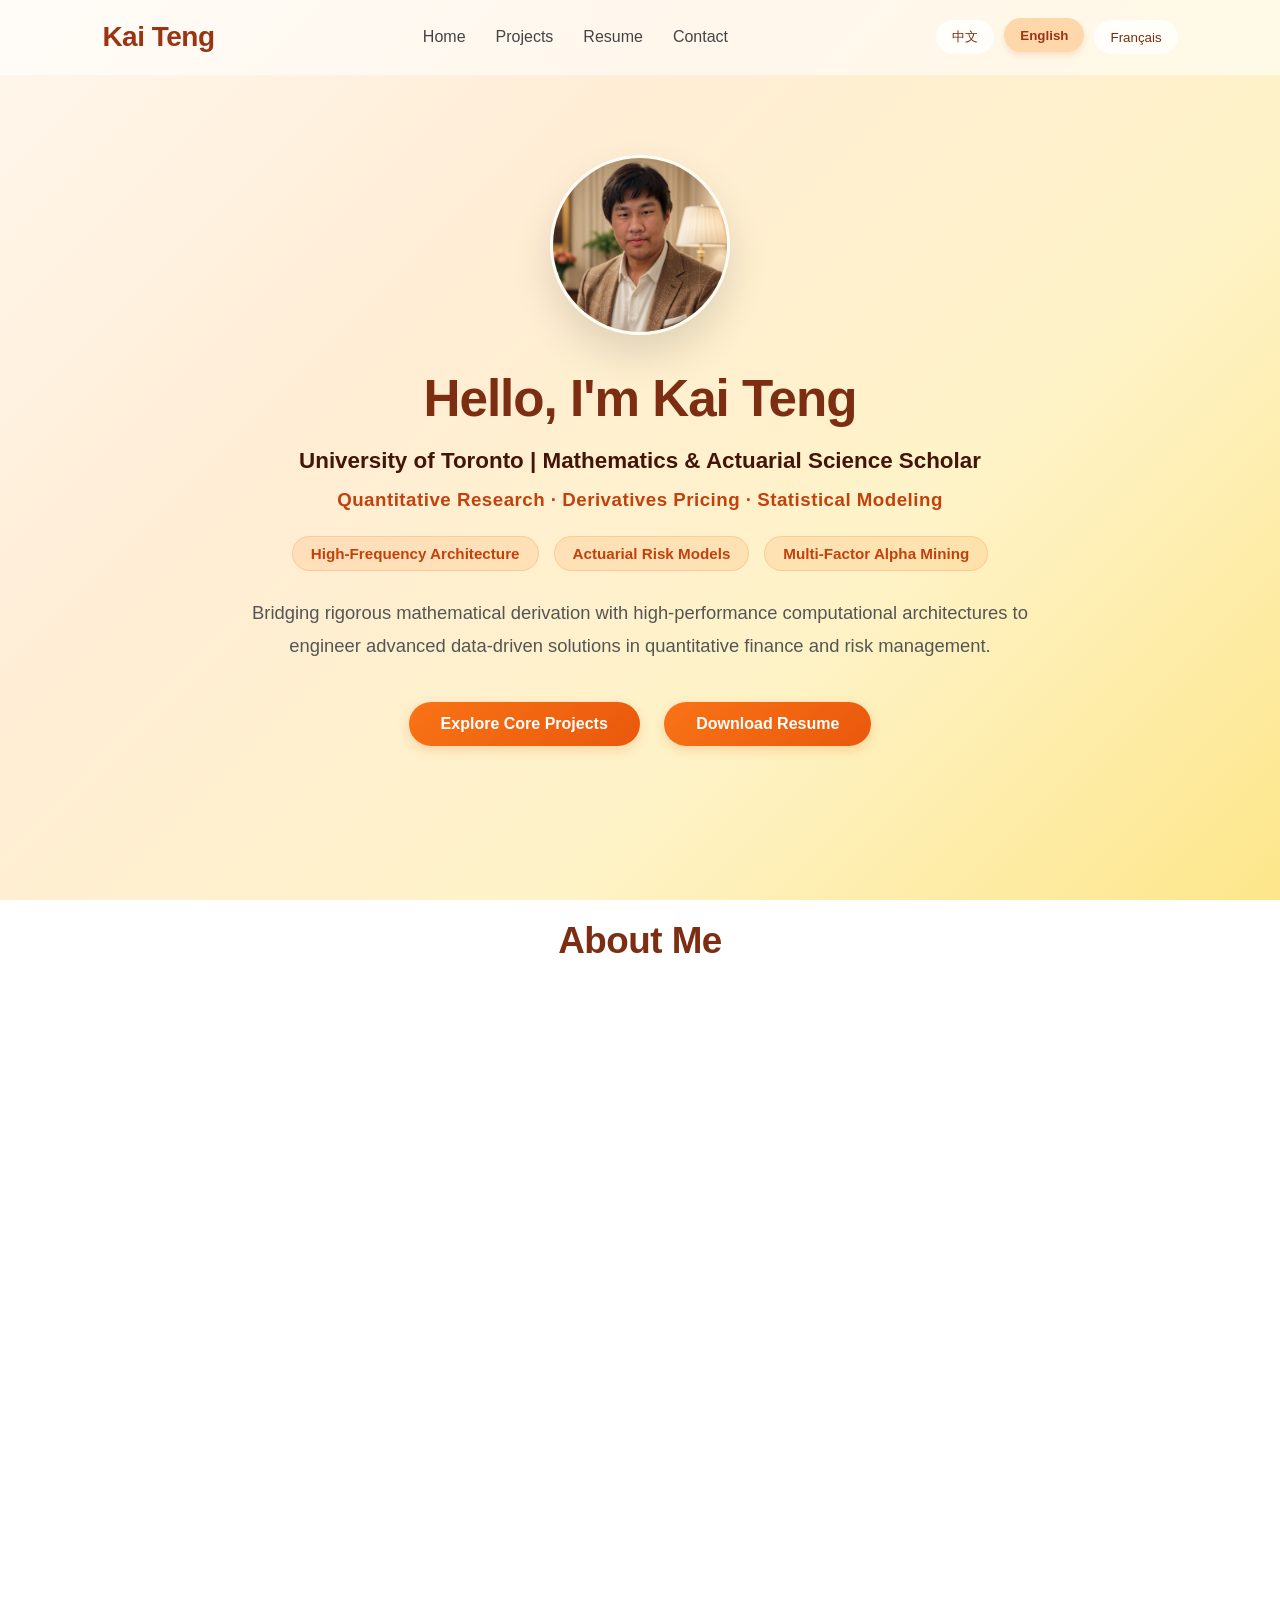
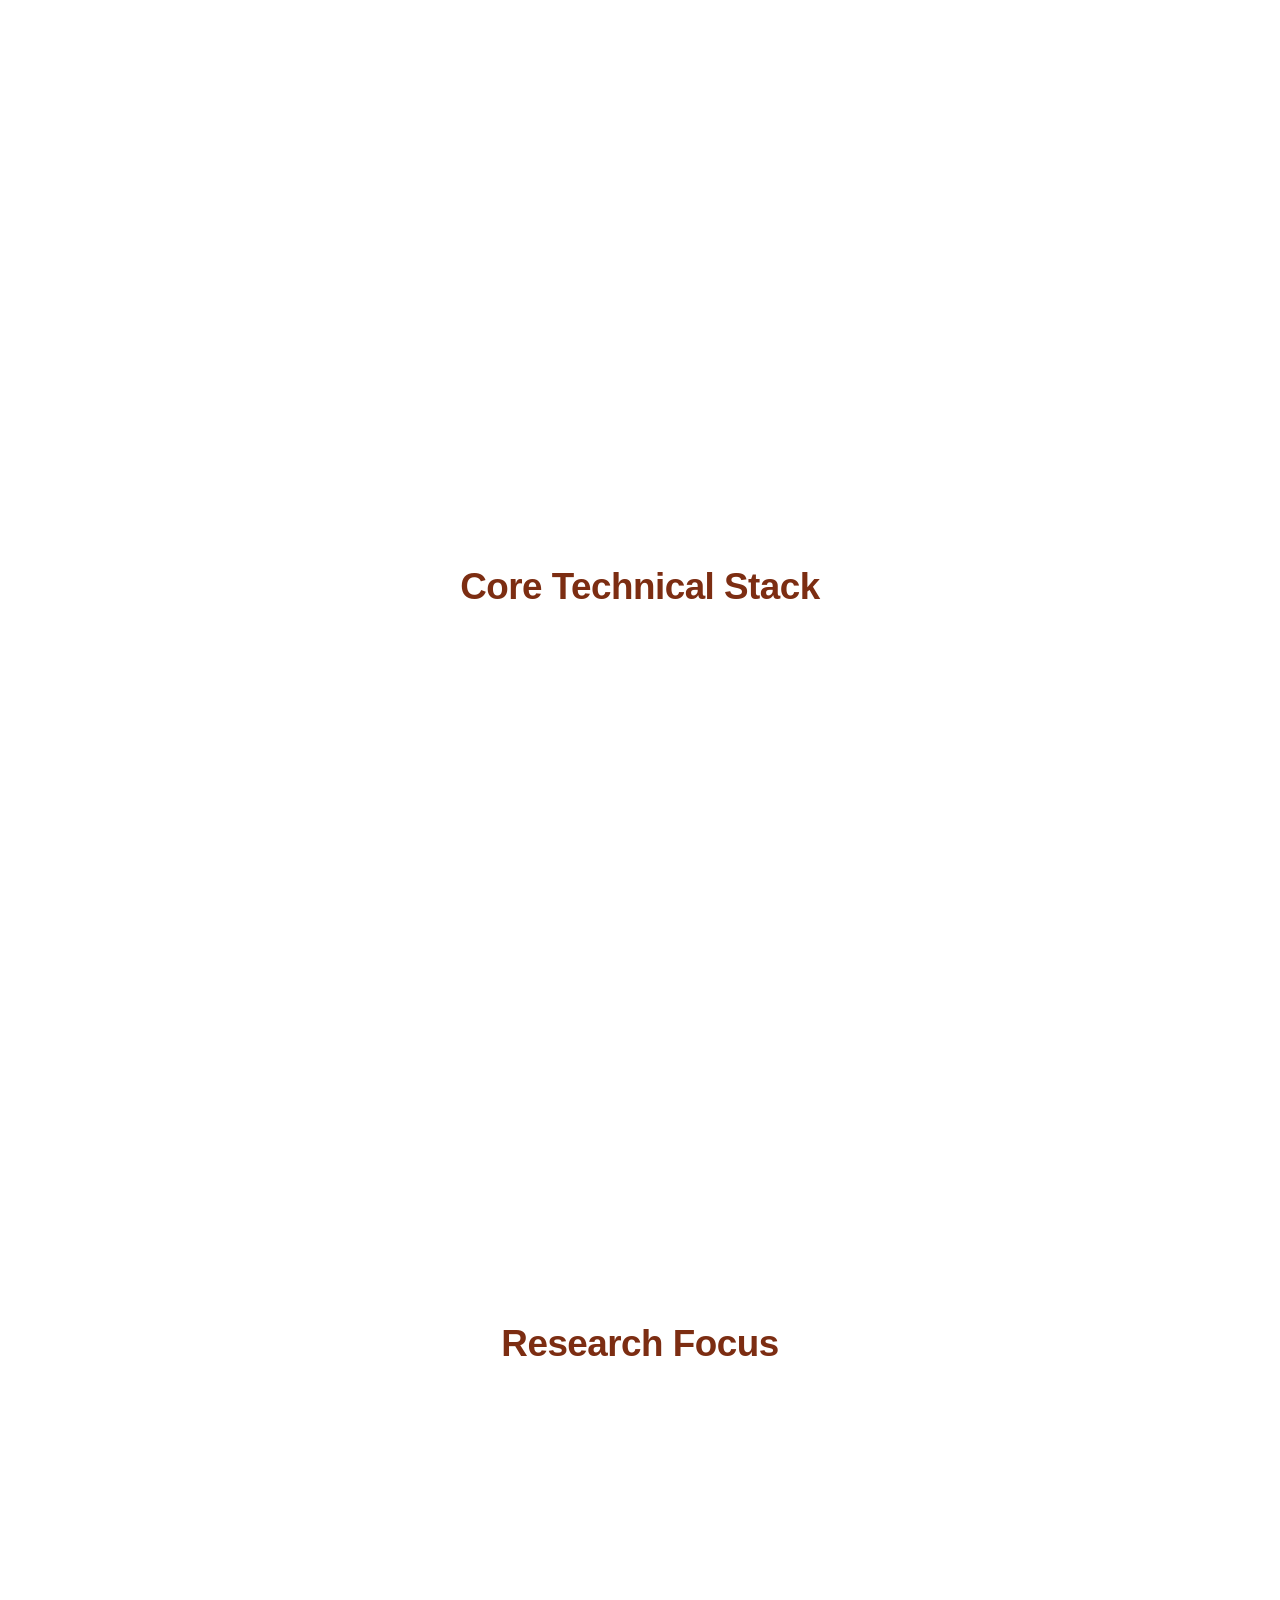
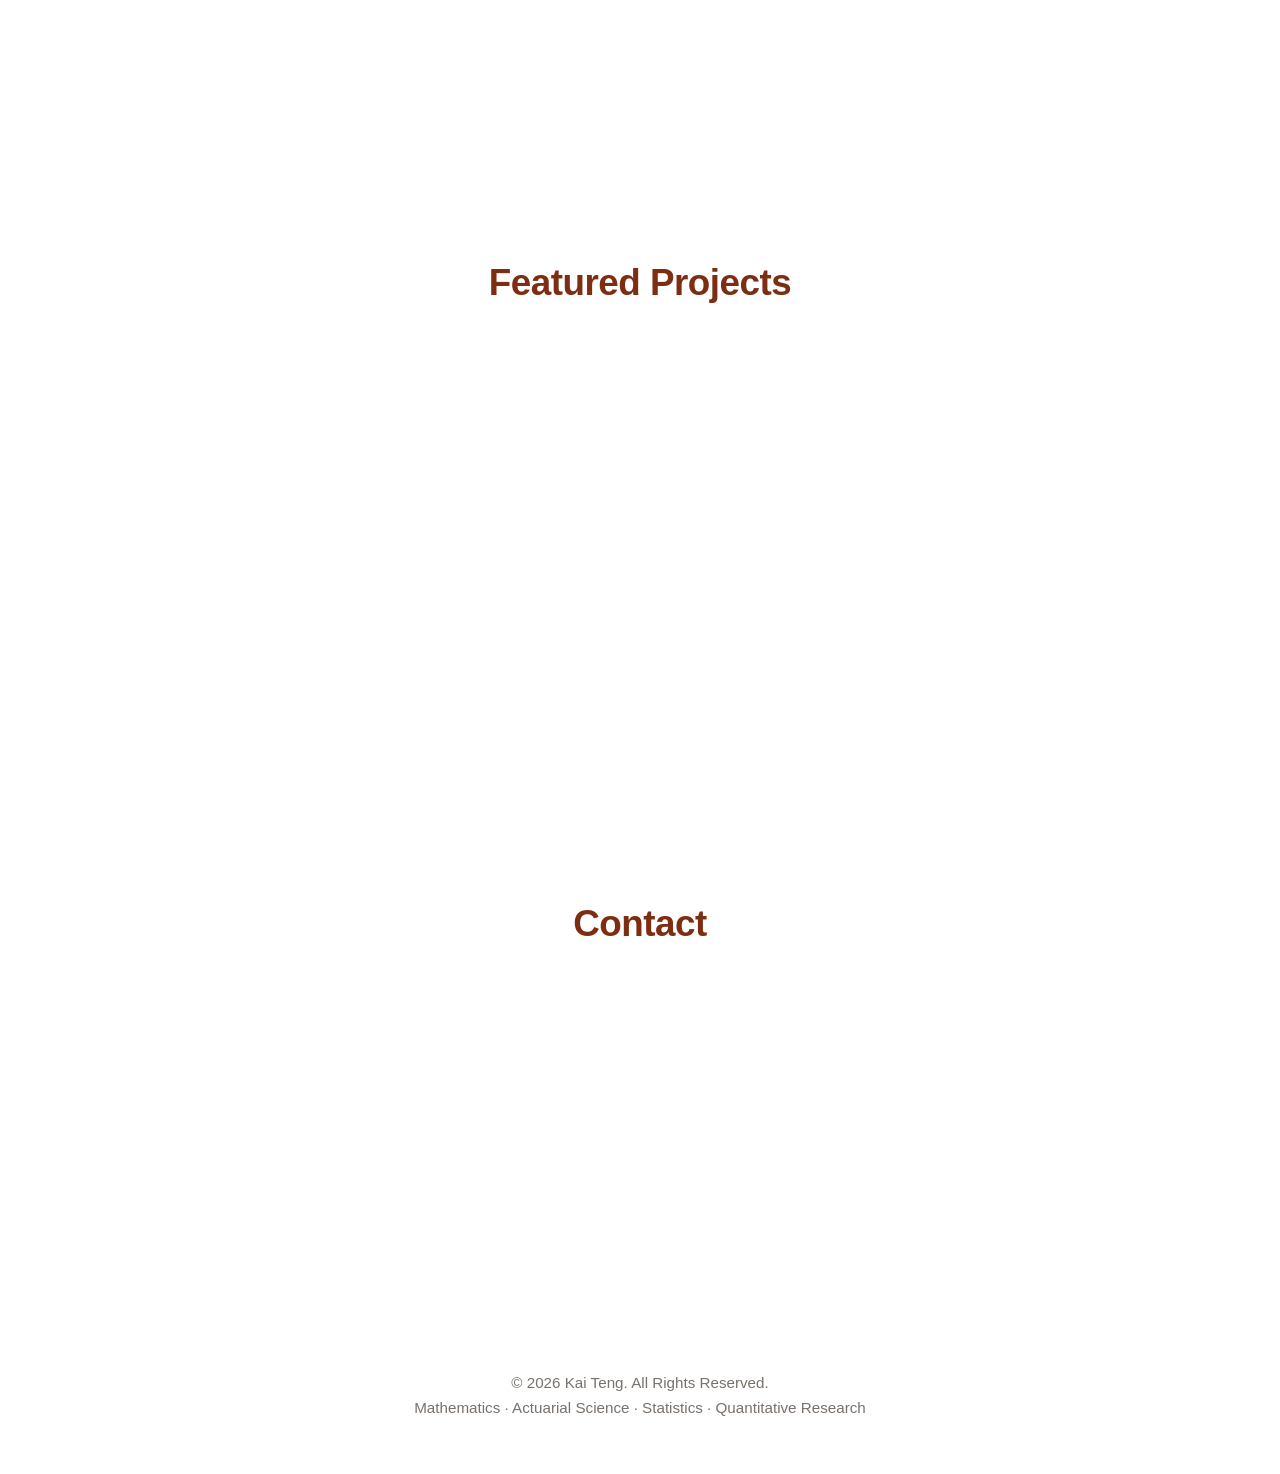
==== commit 78116726: "13" ====
--- a/index.html
+++ b/index.html
@@ -1,1847 +1,354 @@
 <!DOCTYPE html>
 <html lang="en">
-
-
 <head>
-
-
-<meta charset="UTF-8">
-
-
-<meta name="viewport" content="width=device-width, initial-scale=1.0">
-
-
-<title
-
-data-cn="滕凯 | 量化投资作品集"
-
-data-en="Kai Teng | Quant Portfolio"
-
-data-fr="Kai Teng | Portfolio Quantitatif">
-
-Kai Teng | Quant Portfolio
-
-</title>
-
-
-
-<link rel="stylesheet" href="css/style.css">
-
-<link rel="stylesheet" href="css/animation.css">
-
-<link rel="stylesheet" href="css/responsive.css">
-
-
-
+    <meta charset="UTF-8">
+    <meta name="viewport" content="width=device-width, initial-scale=1.0">
+    <title
+        data-cn="滕凯 | 量化与精算作品集"
+        data-en="Kai Teng | Quant & Actuarial Portfolio"
+        data-fr="Kai Teng | Portfolio Quantitatif">
+        Kai Teng | Quant & Actuarial Portfolio
+    </title>
+
+    <link rel="stylesheet" href="css/style.css">
+    <link rel="stylesheet" href="css/animation.css">
+    <link rel="stylesheet" href="css/responsive.css">
 </head>
 
-
-
-
-
 <body>
 
-
-
-
-
 <!-- ==========================
      Navigation
 =========================== -->
-
-
 <header class="navbar">
-
-
-
-<div class="logo">
-
-Kai Teng
-
-</div>
-
-
-
-
-
-<nav>
-
-
-<ul class="nav-links">
-
-
-
-<li>
-
-<a href="index.html"
-
-data-cn="首页"
-
-data-en="Home"
-
-data-fr="Accueil">
-
-Home
-
-</a>
-
-</li>
-
-
-
-
-
-<li>
-
-<a href="projects.html"
-
-data-cn="项目"
-
-data-en="Projects"
-
-data-fr="Projets">
-
-Projects
-
-</a>
-
-</li>
-
-
-
-
-
-<li>
-
-<a href="resume.html"
-
-data-cn="简历"
-
-data-en="Resume"
-
-data-fr="CV">
-
-Resume
-
-</a>
-
-</li>
-
-
-
-
-
-<li>
-
-<a href="contact.html"
-
-data-cn="联系"
-
-data-en="Contact"
-
-data-fr="Contact">
-
-Contact
-
-</a>
-
-</li>
-
-
-
-
-</ul>
-
-
-</nav>
-
-
-
-
-
-<div class="language-switch">
-
-
-<button onclick="changeLanguage('cn')">
-
-中文
-
-</button>
-
-
-
-<button onclick="changeLanguage('en')">
-
-English
-
-</button>
-
-
-
-<button onclick="changeLanguage('fr')">
-
-Français
-
-</button>
-
-
-
-</div>
-
-
-
+    <div class="logo">Kai Teng</div>
+    <nav>
+        <ul class="nav-links">
+            <li><a href="index.html" data-cn="首页" data-en="Home" data-fr="Accueil">Home</a></li>
+            <li><a href="projects.html" data-cn="项目" data-en="Projects" data-fr="Projets">Projects</a></li>
+            <li><a href="resume.html" data-cn="简历" data-en="Resume" data-fr="CV">Resume</a></li>
+            <li><a href="contact.html" data-cn="联系" data-en="Contact" data-fr="Contact">Contact</a></li>
+        </ul>
+    </nav>
+    <div class="language-switch">
+        <button onclick="changeLanguage('cn')">中文</button>
+        <button onclick="changeLanguage('en')">English</button>
+        <button onclick="changeLanguage('fr')">Français</button>
+    </div>
 </header>
 
-
-
-
-
-
-
-
-
 <!-- ==========================
      Hero Section
 =========================== -->
-
-
 <section class="hero reveal">
-
-
-
-<div class="hero-content">
-
-
-
-
-
-<img
-
-src="images/avatar.png"
-
-alt="Kai Teng"
-
-class="profile-img avatar-float">
-
-
-
-
-
-<h1 class="hero-title"
-
-data-cn="你好，我是滕凯"
-
-data-en="Hello, I'm Kai Teng"
-
-data-fr="Bonjour, je suis Kai Teng">
-
-Hello, I'm Kai Teng
-
-</h1>
-
-
-
-
-
-
-<h2 class="hero-subtitle"
-
-data-cn="多伦多大学数学与精算本科生"
-
-data-en="University of Toronto Mathematics & Actuarial Science Student"
-
-data-fr="Étudiant en mathématiques et actuariat à l'Université de Toronto">
-
-University of Toronto Mathematics & Actuarial Science Student
-
-</h2>
-
-
-
-
-
-
-
-<h3 class="hero-field"
-
-data-cn="数学 · 精算 · 统计"
-
-data-en="Mathematics · Actuarial Science · Statistics"
-
-data-fr="Mathématiques · Actuariat · Statistiques">
-
-Mathematics · Actuarial Science · Statistics
-
-</h3>
-
-
-
-
-
-
-
-
-
-<div class="hero-interests">
-
-
-
-<p
-
-data-cn="量化金融"
-
-data-en="Quantitative Finance"
-
-data-fr="Finance Quantitative">
-
-Quantitative Finance
-
-</p>
-
-
-
-
-<p
-
-data-cn="数据分析"
-
-data-en="Data Analytics"
-
-data-fr="Analyse de Données">
-
-Data Analytics
-
-</p>
-
-
-
-
-
-<p
-
-data-cn="统计建模"
-
-data-en="Statistical Modeling"
-
-data-fr="Modélisation Statistique">
-
-Statistical Modeling
-
-</p>
-
-
-
-</div>
-
-
-
-
-
-
-
-
-
-<p class="hero-description"
-
-data-cn="利用数学、统计与计算方法探索金融市场和数据问题。"
-
-data-en="Applying mathematics, statistics and computational methods to financial markets and data problems."
-
-data-fr="Application des mathématiques, statistiques et méthodes computationnelles aux problèmes financiers.">
-
-Applying mathematics, statistics and computational methods to financial markets and data problems.
-
-</p>
-
-
-
-
-
-
-
-
-<div class="hero-buttons">
-
-
-
-<a href="projects.html"
-
-class="btn glow-button"
-
-data-cn="查看项目"
-
-data-en="View Projects"
-
-data-fr="Voir les projets">
-
-View Projects
-
-</a>
-
-
-
-
-
-
-<a href="assets/documents/resume.pdf"
-
-target="_blank"
-
-class="btn"
-
-data-cn="下载简历"
-
-data-en="Download Resume"
-
-data-fr="Télécharger le CV">
-
-Download Resume
-
-</a>
-
-
-
-
-</div>
-
-
-
-
-
-
-</div>
-
-
-
-</section>
-
-
-
-
-
-
-
-
+    <div class="hero-content">
+        <img src="images/avatar.png" alt="Kai Teng" class="profile-img avatar-float">
+        
+        <h1 class="hero-title"
+            data-cn="你好，我是滕凯"
+            data-en="Hello, I'm Kai Teng"
+            data-fr="Bonjour, je suis Kai Teng">
+            Hello, I'm Kai Teng
+        </h1>
+
+        <h2 class="hero-subtitle"
+            data-cn="多伦多大学 | 数学与精算双修学者"
+            data-en="University of Toronto | Mathematics & Actuarial Science Scholar"
+            data-fr="Université de Toronto | Chercheur en Mathématiques et Actuariat">
+            University of Toronto | Mathematics & Actuarial Science Scholar
+        </h2>
+
+        <h3 class="hero-field"
+            data-cn="量化研究 · 衍生品定价 · 统计建模"
+            data-en="Quantitative Research · Derivatives Pricing · Statistical Modeling"
+            data-fr="Recherche Quantitative · Tarification des Dérivés · Modélisation Statistique">
+            Quantitative Research · Derivatives Pricing · Statistical Modeling
+        </h3>
+
+        <div class="hero-interests">
+            <p data-cn="高频系统架构" data-en="High-Frequency Architecture" data-fr="Architecture Haute Fréquence">High-Frequency Architecture</p>
+            <p data-cn="精算风控模型" data-en="Actuarial Risk Models" data-fr="Modèles de Risque Actuariel">Actuarial Risk Models</p>
+            <p data-cn="多因子 Alpha 挖掘" data-en="Multi-Factor Alpha Mining" data-fr="Génération d'Alpha">Multi-Factor Alpha Mining</p>
+        </div>
+
+        <p class="hero-description"
+            data-cn="深度融合严谨的数理推导与高效的计算底层，致力于在量化金融与风险管理领域构建先进的数据驱动工程解决方案。"
+            data-en="Bridging rigorous mathematical derivation with high-performance computational architectures to engineer advanced data-driven solutions in quantitative finance and risk management."
+            data-fr="Alliant dérivations mathématiques rigoureuses et architectures de calcul haute performance pour concevoir des solutions en finance quantitative.">
+            Bridging rigorous mathematical derivation with high-performance computational architectures to engineer advanced data-driven solutions in quantitative finance and risk management.
+        </p>
+
+        <div class="hero-buttons">
+            <a href="projects.html" class="btn glow-button"
+               data-cn="探索核心项目"
+               data-en="Explore Core Projects"
+               data-fr="Explorer les Projets">
+                Explore Core Projects
+            </a>
+            <a href="assets/documents/resume.pdf" target="_blank" class="btn"
+               data-cn="下载完整简历"
+               data-en="Download Resume"
+               data-fr="Télécharger le CV">
+                Download Resume
+            </a>
+        </div>
+    </div>
+</section>
 
 <!-- ==========================
      About Me
 =========================== -->
-
-
-
 <section class="about reveal">
-
-
-
-
-
-
-<h2 class="section-title"
-
-data-cn="关于我"
-
-data-en="About Me"
-
-data-fr="À Propos de Moi">
-
-About Me
-
-</h2>
-
-
-
-
-
-
-
-
-<div class="info-box">
-
-
-
-<p
-
-data-cn="我是多伦多大学数学与精算专业本科生，同时辅修统计学。我的兴趣集中于数学、统计和计算方法在金融领域中的应用，主要方向包括量化金融、金融衍生品、数据分析以及统计建模。"
-
-data-en="I am an undergraduate student at the University of Toronto majoring in Mathematics and Actuarial Science with a minor in Statistics. My interests focus on applying mathematics, statistics and computational methods to quantitative finance, derivatives and data-driven financial research."
-
-data-fr="Je suis étudiant à l'Université de Toronto en mathématiques et actuariat avec une mineure en statistiques. Mes intérêts portent sur la finance quantitative, les produits dérivés et la modélisation statistique.">
-
-I am an undergraduate student at the University of Toronto majoring in Mathematics and Actuarial Science with a minor in Statistics. My interests focus on applying mathematics, statistics and computational methods to quantitative finance, derivatives and data-driven financial research.
-
-</p>
-
-
-
-
-
-
-<p
-
-data-cn="我希望利用数学模型、统计方法和计算技术，构建能够解决真实金融问题的数据驱动模型。"
-
-data-en="I aim to develop data-driven models that combine mathematical modeling, statistical methods and computational techniques to solve real-world financial problems."
-
-data-fr="Mon objectif est de développer des modèles basés sur les données pour résoudre des problèmes financiers réels.">
-
-I aim to develop data-driven models that combine mathematical modeling, statistical methods and computational techniques to solve real-world financial problems.
-
-</p>
-
-
-
-
-
-
-</div>
-
-
-
-
-
-
-
-
-
-<div class="projects-grid about-grid">
-
-
-
-
-
-
-<div class="card">
-
-
-
-<h3>
-
-🎓
-
-</h3>
-
-
-
-
-<h3
-
-data-cn="学术背景"
-
-data-en="Academic Background"
-
-data-fr="Formation Académique">
-
-Academic Background
-
-</h3>
-
-
-
-
-
-
-<p>
-
-University of Toronto
-
-</p>
-
-
-
-
-
-
-<span
-
-data-cn="数学
-<br>
-精算
-<br>
-统计"
-
-data-en="Mathematics
-<br>
-Actuarial Science
-<br>
-Statistics"
-
-data-fr="Mathématiques
-<br>
-Actuariat
-<br>
-Statistiques">
-
-Mathematics
-
-<br>
-
-Actuarial Science
-
-<br>
-
-Statistics
-
-</span>
-
-
-
-
-</div>
-
-
-
-
-
-
-
-
-<div class="card">
-
-
-
-<h3>
-
-📊
-
-</h3>
-
-
-
-
-
-<h3
-
-data-cn="量化研究"
-
-data-en="Quantitative Research"
-
-data-fr="Recherche Quantitative">
-
-Quantitative Research
-
-</h3>
-
-
-
-
-
-
-<p
-
-data-cn="金融建模"
-
-data-en="Financial Modeling"
-
-data-fr="Modélisation Financière">
-
-Financial Modeling
-
-</p>
-
-
-
-
-
-
-<span
-
-data-cn="基差策略
-<br>
-期货
-<br>
-衍生品"
-
-data-en="Basis Strategy
-<br>
-Futures
-<br>
-Derivatives"
-
-data-fr="Stratégie Basis
-<br>
-Futures
-<br>
-Produits dérivés">
-
-Basis Strategy
-
-<br>
-
-Futures
-
-<br>
-
-Derivatives
-
-</span>
-
-
-
-
-</div>
-
-
-
-
-
-
-
-
-<div class="card">
-
-
-
-<h3>
-
-💻
-
-</h3>
-
-
-
-
-
-<h3
-
-data-cn="计算能力"
-
-data-en="Computational Approach"
-
-data-fr="Approche Computationnelle">
-
-Computational Approach
-
-</h3>
-
-
-
-
-
-
-
-<p
-
-data-cn="Python 与数据分析"
-
-data-en="Python & Data Analysis"
-
-data-fr="Python et Analyse de Données">
-
-Python & Data Analysis
-
-</p>
-
-
-
-
-
-
-
-<span
-
-data-cn="统计建模
-<br>
-数据处理
-<br>
-数据可视化"
-
-data-en="Statistical Modeling
-<br>
-Data Processing
-<br>
-Visualization"
-
-data-fr="Modélisation statistique
-<br>
-Traitement des données
-<br>
-Visualisation">
-
-Statistical Modeling
-
-<br>
-
-Data Processing
-
-<br>
-
-Visualization
-
-</span>
-
-
-
-
-</div>
-
-
-
-
-
-
-</div>
-
-
-
-
-
-
-
+    <h2 class="section-title" data-cn="关于我" data-en="About Me" data-fr="À Propos de Moi">About Me</h2>
+
+    <div class="info-box">
+        <p data-cn="作为多伦多大学数学与精算专业的理学士候选人，我的学术与实践核心聚焦于数理统计、资产定价与大规模数据计算的交叉领域。在严谨的数学训练与量化实习经验的驱动下，我擅长将复杂的金融理论转化为高效的代码实现。"
+           data-en="As a BSc candidate double majoring in Mathematics and Actuarial Science at the University of Toronto, my academic and practical focus lies at the intersection of mathematical statistics, asset pricing, and large-scale computation. Driven by rigorous mathematical training and quantitative internship experience, I excel at translating complex financial theories into efficient code implementations."
+           data-fr="En tant que candidat au BSc avec une double majeure en mathématiques et actuariat à l'Université de Toronto, mon expertise se situe à l'intersection des statistiques mathématiques, de l'évaluation des actifs et du calcul à grande échelle.">
+           As a BSc candidate double majoring in Mathematics and Actuarial Science at the University of Toronto, my academic and practical focus lies at the intersection of mathematical statistics, asset pricing, and large-scale computation. Driven by rigorous mathematical training and quantitative internship experience, I excel at translating complex financial theories into efficient code implementations.
+        </p>
+        <p data-cn="无论是构建全异步的高频量化终端，还是开发基于期限结构的多因子回测模型，我都致力于运用前沿的机器学习算法与随机微积分理论，为金融市场中的挑战提供坚实的量化依据。"
+           data-en="Whether engineering a fully asynchronous high-frequency quant terminal or developing multi-factor backtesting models based on term structures, I am dedicated to leveraging machine learning and stochastic calculus to provide solid quantitative foundations for challenges in financial markets."
+           data-fr="Qu'il s'agisse d'ingénierie d'un terminal quantitatif asynchrone ou du développement de modèles de backtesting multi-facteurs, je m'engage à utiliser le machine learning et le calcul stochastique pour relever les défis financiers.">
+           Whether engineering a fully asynchronous high-frequency quant terminal or developing multi-factor backtesting models based on term structures, I am dedicated to leveraging machine learning and stochastic calculus to provide solid quantitative foundations for challenges in financial markets.
+        </p>
+    </div>
+
+    <div class="projects-grid about-grid">
+        <div class="card">
+            <h3>🎓</h3>
+            <h3 data-cn="学术积淀" data-en="Academic Foundation" data-fr="Fondation Académique">Academic Foundation</h3>
+            <p>University of Toronto</p>
+            <span data-cn="随机微积分<br>数理统计<br>金融工程"
+                  data-en="Stochastic Calculus<br>Mathematical Statistics<br>Financial Engineering"
+                  data-fr="Calcul Stochastique<br>Statistiques Mathématiques<br>Ingénierie Financière">
+                  Stochastic Calculus<br>Mathematical Statistics<br>Financial Engineering
+            </span>
+        </div>
+
+        <div class="card">
+            <h3>📊</h3>
+            <h3 data-cn="量化研究" data-en="Quantitative Research" data-fr="Recherche Quantitative">Quantitative Research</h3>
+            <p data-cn="多因子与资产定价" data-en="Multi-Factor & Asset Pricing" data-fr="Multi-Facteurs & Tarification">Multi-Factor & Asset Pricing</p>
+            <span data-cn="期限结构分析<br>CTA 与基差动量<br>参数化 VaR 风控"
+                  data-en="Term Structure Analysis<br>CTA & Basis Momentum<br>Parametric VaR"
+                  data-fr="Analyse de Structure par Terme<br>CTA & Momentum de Base<br>VaR Paramétrique">
+                  Term Structure Analysis<br>CTA & Basis Momentum<br>Parametric VaR
+            </span>
+        </div>
+
+        <div class="card">
+            <h3>💻</h3>
+            <h3 data-cn="底层计算架构" data-en="Computational Architecture" data-fr="Architecture de Calcul">Computational Architecture</h3>
+            <p data-cn="高性能工程实现" data-en="High-Performance Engineering" data-fr="Ingénierie Haute Performance">High-Performance Engineering</p>
+            <span data-cn="Asyncio 并发网关<br>Pub/Sub 内存通信<br>向量化矩阵回测"
+                  data-en="Asyncio Concurrency<br>Pub/Sub Memory I/O<br>Vectorized Backtesting"
+                  data-fr="Concurrence Asyncio<br>E/S en Mémoire Pub/Sub<br>Backtesting Vectorisé">
+                  Asyncio Concurrency<br>Pub/Sub Memory I/O<br>Vectorized Backtesting
+            </span>
+        </div>
+    </div>
 </section>
 
 <!-- ==========================
      Technical Skills
 =========================== -->
-
-
 <section class="reveal skills-section">
-
-
-
-<h2 class="section-title"
-
-data-cn="技术能力"
-
-data-en="Technical Skills"
-
-data-fr="Compétences Techniques">
-
-Technical Skills
-
-</h2>
-
-
-
-
-
-
-
-<div class="skills-grid">
-
-
-
-
-
-
-<div class="card skill-card">
-
-
-
-<h3>
-
-🐍 Programming
-
-</h3>
-
-
-
-
-<p
-
-data-cn="Python · R · MATLAB · SQL"
-
-data-en="Python · R · MATLAB · SQL"
-
-data-fr="Python · R · MATLAB · SQL">
-
-Python · R · MATLAB · SQL
-
-</p>
-
-
-
-
-
-
-
-<span
-
-data-cn="程序开发、数据处理、计算分析"
-
-data-en="Programming, data processing and computational analysis"
-
-data-fr="Programmation, traitement des données et analyse computationnelle">
-
-Programming, data processing and computational analysis
-
-</span>
-
-
-
-
-</div>
-
-
-
-
-
-
-
-
-
-<div class="card skill-card">
-
-
-
-<h3>
-
-📊 Data Science
-
-</h3>
-
-
-
-
-
-
-<p
-
-data-cn="Pandas · NumPy · Matplotlib"
-
-data-en="Pandas · NumPy · Matplotlib"
-
-data-fr="Pandas · NumPy · Matplotlib">
-
-Pandas · NumPy · Matplotlib
-
-</p>
-
-
-
-
-
-
-
-<span
-
-data-cn="数据清洗、数据可视化、探索性分析"
-
-data-en="Data cleaning, visualization and exploratory analysis"
-
-data-fr="Nettoyage des données, visualisation et analyse exploratoire">
-
-Data cleaning, visualization and exploratory analysis
-
-</span>
-
-
-
-
-</div>
-
-
-
-
-
-
-
-
-
-<div class="card skill-card">
-
-
-
-<h3>
-
-📈 Quantitative Methods
-
-</h3>
-
-
-
-
-
-
-<p
-
-data-cn="概率 · 统计建模 · 时间序列"
-
-data-en="Probability · Statistical Modeling · Time Series"
-
-data-fr="Probabilité · Modélisation statistique · Séries temporelles">
-
-Probability · Statistical Modeling · Time Series
-
-</p>
-
-
-
-
-
-
-
-<span
-
-data-cn="金融数据分析和模型构建"
-
-data-en="Financial data analysis and model development"
-
-data-fr="Analyse financière et développement de modèles">
-
-Financial data analysis and model development
-
-</span>
-
-
-
-
-</div>
-
-
-
-
-
-
-
-
-
-<div class="card skill-card">
-
-
-
-<h3>
-
-💹 Financial Modeling
-
-</h3>
-
-
-
-
-
-
-<p
-
-data-cn="期货 · 基差策略 · 衍生品"
-
-data-en="Futures · Basis Strategy · Derivatives"
-
-data-fr="Futures · Stratégies Basis · Produits dérivés">
-
-Futures · Basis Strategy · Derivatives
-
-</p>
-
-
-
-
-
-
-
-<span
-
-data-cn="量化研究、策略回测、风险评价"
-
-data-en="Quantitative research, backtesting and risk evaluation"
-
-data-fr="Recherche quantitative, backtesting et évaluation des risques">
-
-Quantitative research, backtesting and risk evaluation
-
-</span>
-
-
-
-
-</div>
-
-
-
-
-
-
-</div>
-
-
-
-
-
-</section>
-
-
-
-
-
-
-
-
-
-
-
-
+    <h2 class="section-title" data-cn="核心技术栈" data-en="Core Technical Stack" data-fr="Pile Technique de Base">
+        Core Technical Stack
+    </h2>
+
+    <div class="skills-grid">
+        <div class="card skill-card">
+            <h3>🐍 Programming & Architecture</h3>
+            <p data-cn="Python (Asyncio) · SQLite · R" data-en="Python (Asyncio) · SQLite · R" data-fr="Python (Asyncio) · SQLite · R">Python (Asyncio) · SQLite · R</p>
+            <span data-cn="精通异步非阻塞架构开发、高频数据流处理与微服务间通信设计。"
+                  data-en="Proficient in asynchronous non-blocking architectures, high-frequency data pipelines, and microservices communication."
+                  data-fr="Expert en architectures asynchrones non bloquantes, pipelines de données haute fréquence.">
+                  Proficient in asynchronous non-blocking architectures, high-frequency data pipelines, and microservices communication.
+            </span>
+        </div>
+
+        <div class="card skill-card">
+            <h3>📊 Data Science & ML</h3>
+            <p data-cn="Pandas · NumPy · Scikit-Learn" data-en="Pandas · NumPy · Scikit-Learn" data-fr="Pandas · NumPy · Scikit-Learn">Pandas · NumPy · Scikit-Learn</p>
+            <span data-cn="熟练进行高维金融序列清洗、降维特征提取与模型交叉验证。"
+                  data-en="Skilled in high-dimensional financial series cleaning, dimensionality reduction, and model cross-validation."
+                  data-fr="Compétent dans le nettoyage de séries financières à haute dimension et la réduction de dimensionnalité.">
+                  Skilled in high-dimensional financial series cleaning, dimensionality reduction, and model cross-validation.
+            </span>
+        </div>
+
+        <div class="card skill-card">
+            <h3>📈 Mathematical Modeling</h3>
+            <p data-cn="随机过程 · 时间序列 · 假设检验" data-en="Stochastic Processes · Time Series · Hypothesis Testing" data-fr="Processus Stochastiques · Séries Temporelles">Stochastic Processes · Time Series · Hypothesis Testing</p>
+            <span data-cn="具备扎实的理论推导能力，将抽象数学方程转化为可落地的金融算法。"
+                  data-en="Solid theoretical derivation skills, converting abstract mathematical equations into actionable financial algorithms."
+                  data-fr="Solides compétences en dérivation théorique, convertissant des équations mathématiques abstraites en algorithmes financiers.">
+                  Solid theoretical derivation skills, converting abstract mathematical equations into actionable financial algorithms.
+            </span>
+        </div>
+
+        <div class="card skill-card">
+            <h3>💹 Quant & Actuarial Models</h3>
+            <p data-cn="Kelly 准则 · Parametric VaR · 均值回归" data-en="Kelly Criterion · Parametric VaR · Mean Reversion" data-fr="Critère de Kelly · VaR Paramétrique">Kelly Criterion · Parametric VaR · Mean Reversion</p>
+            <span data-cn="深谙资金管理与尾部风险对冲，构建具备高度鲁棒性的机构级投资组合。"
+                  data-en="Deep understanding of capital management and tail risk hedging to build highly robust institutional portfolios."
+                  data-fr="Compréhension approfondie de la gestion du capital et de la couverture des risques extrêmes.">
+                  Deep understanding of capital management and tail risk hedging to build highly robust institutional portfolios.
+            </span>
+        </div>
+    </div>
+</section>
 
 <!-- ==========================
      Research Interests
 =========================== -->
-
-
 <section class="reveal">
-
-
-
-
-
-
-<h2 class="section-title"
-
-data-cn="研究方向"
-
-data-en="Research Interests"
-
-data-fr="Domaines de Recherche">
-
-Research Interests
-
-</h2>
-
-
-
-
-
-
-
-
-<div class="research-grid">
-
-
-
-
-
-
-
-<div class="card research-card">
-
-
-
-<h3>
-
-📊 Quantitative Finance
-
-</h3>
-
-
-
-
-
-
-<p
-
-data-cn="利用数学模型和统计方法分析金融市场行为。"
-
-data-en="Applying mathematical models and statistical methods to analyze financial markets."
-
-data-fr="Application de modèles mathématiques et statistiques aux marchés financiers.">
-
-Applying mathematical models and statistical methods to analyze financial markets.
-
-</p>
-
-
-
-
-</div>
-
-
-
-
-
-
-
-
-
-<div class="card research-card">
-
-
-
-<h3>
-
-📈 Financial Derivatives
-
-</h3>
-
-
-
-
-
-
-<p
-
-data-cn="研究期货、基差以及衍生品相关问题。"
-
-data-en="Research on futures, basis strategies and derivative-related problems."
-
-data-fr="Recherche sur les futures, les stratégies basis et les produits dérivés.">
-
-Research on futures, basis strategies and derivative-related problems.
-
-</p>
-
-
-
-
-</div>
-
-
-
-
-
-
-
-
-
-<div class="card research-card">
-
-
-
-<h3>
-
-🤖 Data & Machine Learning
-
-</h3>
-
-
-
-
-
-
-<p
-
-data-cn="探索机器学习和数据分析在金融领域中的应用。"
-
-data-en="Exploring machine learning and data analytics applications in finance."
-
-data-fr="Exploration des applications du machine learning et de l'analyse de données en finance.">
-
-Exploring machine learning and data analytics applications in finance.
-
-</p>
-
-
-
-
-</div>
-
-
-
-
-
-
-
-</div>
-
-
-
-
-
-
-</section>
-
-
-
-
-
-
-
-
-
-
-
-
-
-<!-- ==========================
-     Research Projects
-=========================== -->
-
-
+    <h2 class="section-title" data-cn="重点研究领域" data-en="Research Focus" data-fr="Domaines de Recherche">
+        Research Focus
+    </h2>
+
+    <div class="research-grid">
+        <div class="card research-card">
+            <h3>📊 Quantitative Alpha Generation</h3>
+            <p data-cn="通过深度清洗交易与基本面异构数据，挖掘具备统计显著性且低相关的独立 Alpha 因子。"
+               data-en="Extracting statistically significant and lowly correlated independent Alpha factors through deep cleaning of heterogeneous trading and fundamental data."
+               data-fr="Extraction de facteurs Alpha indépendants et statistiquement significatifs grâce au nettoyage approfondi des données hétérogènes.">
+               Extracting statistically significant and lowly correlated independent Alpha factors through deep cleaning of heterogeneous trading and fundamental data.
+            </p>
+        </div>
+
+        <div class="card research-card">
+            <h3>📈 Derivatives & Volatility</h3>
+            <p data-cn="利用随机微积分与期限结构模型，研究大宗商品期货基差演变及期权波动率曲面的定价失效机制。"
+               data-en="Applying stochastic calculus and term structure models to study commodity futures basis evolution and option volatility surface mispricing."
+               data-fr="Application du calcul stochastique et des modèles de structure par terme pour étudier l'évolution de la base des contrats à terme.">
+               Applying stochastic calculus and term structure models to study commodity futures basis evolution and option volatility surface mispricing.
+            </p>
+        </div>
+
+        <div class="card research-card">
+            <h3>🤖 Financial Econometrics & ML</h3>
+            <p data-cn="探索前沿机器学习算法在极度非平稳的金融时序预测与动态风险平价组合优化中的实战表现。"
+               data-en="Exploring the real-world performance of cutting-edge machine learning algorithms in highly non-stationary financial time-series forecasting and dynamic risk parity optimization."
+               data-fr="Exploration des performances des algorithmes d'apprentissage automatique de pointe dans la prévision de séries temporelles financières.">
+               Exploring the real-world performance of cutting-edge machine learning algorithms in highly non-stationary financial time-series forecasting and dynamic risk parity optimization.
+            </p>
+        </div>
+    </div>
+</section>
+
+<!-- ==========================
+     Research Projects (同步至最新硬核项目)
+=========================== -->
 <section class="reveal">
-
-
-
-
-
-
-<h2 class="section-title"
-
-data-cn="研究项目"
-
-data-en="Research Projects"
-
-data-fr="Projets de Recherche">
-
-Research Projects
-
-</h2>
-
-
-
-
-
-
-
-
-
-<div class="projects-grid">
-
-
-
-
-
-
-
-
-<div class="card project-card">
-
-
-
-
-
-
-<h3
-
-data-cn="基差策略回测"
-
-data-en="Basis Strategy Backtesting"
-
-data-fr="Backtesting de Stratégie Basis">
-
-Basis Strategy Backtesting
-
-</h3>
-
-
-
-
-
-
-
-
-<p
-
-data-cn="基于现货与期货价格构建基差因子，并进行量化策略回测分析。"
-
-data-en="A quantitative research project based on spot-futures basis signals and strategy backtesting."
-
-data-fr="Un projet quantitatif basé sur les signaux spot-futures et le backtesting.">
-
-A quantitative research project based on spot-futures basis signals and strategy backtesting.
-
-</p>
-
-
-
-
-
-
-
-
-
-<p class="project-method"
-
-data-cn="方法：因子构建 · 收益分析 · 风险评价"
-
-data-en="Methods: Factor Construction · Return Analysis · Risk Evaluation"
-
-data-fr="Méthodes : Construction de facteurs · Analyse des rendements · Évaluation des risques">
-
-Methods: Factor Construction · Return Analysis · Risk Evaluation
-
-</p>
-
-
-
-
-
-
-
-
-<a href="projects.html"
-
-class="btn"
-
-data-cn="查看详情"
-
-data-en="View Details"
-
-data-fr="Voir les détails">
-
-View Details
-
-</a>
-
-
-
-
-
-
-
-</div>
-
-
-
-
-
-
-
-
-
-
-
-
-
-<div class="card project-card">
-
-
-
-
-
-
-<h3
-
-data-cn="数据分析项目"
-
-data-en="Data Analysis Projects"
-
-data-fr="Projets d'Analyse de Données">
-
-Data Analysis Projects
-
-</h3>
-
-
-
-
-
-
-
-
-<p
-
-data-cn="利用Python和统计方法探索真实数据，并建立分析模型。"
-
-data-en="Exploring real-world datasets and developing analytical models using Python and statistics."
-
-data-fr="Exploration de données réelles avec Python et méthodes statistiques.">
-
-Exploring real-world datasets and developing analytical models using Python and statistics.
-
-</p>
-
-
-
-
-
-
-
-
-
-<p class="project-method"
-
-data-cn="方法：数据处理 · 统计分析 · 可视化"
-
-data-en="Methods: Data Processing · Statistical Analysis · Visualization"
-
-data-fr="Méthodes : Traitement des données · Analyse statistique · Visualisation">
-
-Methods: Data Processing · Statistical Analysis · Visualization
-
-</p>
-
-
-
-
-
-
-
-
-<a href="projects.html"
-
-class="btn"
-
-data-cn="查看项目"
-
-data-en="View Projects"
-
-data-fr="Voir les projets">
-
-View Projects
-
-</a>
-
-
-
-
-
-
-
-</div>
-
-
-
-
-
-
-
-
-</div>
-
-
-
-
-
-
+    <h2 class="section-title" data-cn="精选研究与工程项目" data-en="Featured Projects" data-fr="Projets en Vedette">
+        Featured Projects
+    </h2>
+
+    <div class="projects-grid">
+        <!-- Project 1: TK Quant Terminal -->
+        <div class="card project-card" style="border: 1px solid #ea580c; box-shadow: 0 0 20px rgba(234, 88, 12, 0.15);">
+            <h3 data-cn="TK 量化终端：机构级高频风控引擎"
+                data-en="TK Quant Terminal: Institutional Risk Engine"
+                data-fr="TK Quant Terminal : Moteur de Risque">
+                TK Quant Terminal: Institutional Risk Engine
+            </h3>
+            <p data-cn="基于 Python 的全异步事件驱动量化工作站。深度集成参数化 VaR、Kelly 最优下注比例与 Z-Score 均值回归系统，实现多资产行情的毫秒级监控与毫秒级图表渲染。"
+               data-en="A fully asynchronous, event-driven quant workstation in Python. Deeply integrates parametric VaR, Kelly optimal betting, and Z-Score mean reversion systems for real-time multi-asset monitoring and millisecond charting."
+               data-fr="Station de travail quant asynchrone en Python. Intègre la VaR paramétrique, le critère de Kelly et la réversion à la moyenne Z-Score.">
+               A fully asynchronous, event-driven quant workstation in Python. Deeply integrates parametric VaR, Kelly optimal betting, and Z-Score mean reversion systems for real-time multi-asset monitoring and millisecond charting.
+            </p>
+            <p class="project-method"
+               data-cn="方法：异步微服务 · 统计套利 · 动态尾部风险对冲"
+               data-en="Methods: Async Microservices · StatArb · Dynamic Tail Risk Hedging"
+               data-fr="Méthodes : Microservices asynchrones · StatArb · Couverture dynamique">
+               Methods: Async Microservices · StatArb · Dynamic Tail Risk Hedging
+            </p>
+            <!-- 引导直接去专属落地页 -->
+            <a href="project-judgment.html" class="btn" style="background: linear-gradient(135deg, #f97316, #ea580c); color: white;"
+               data-cn="查看架构白皮书"
+               data-en="View Architecture Whitepaper"
+               data-fr="Voir les détails">
+                View Architecture Whitepaper
+            </a>
+        </div>
+
+        <!-- Project 2: Basis Backtesting -->
+        <div class="card project-card">
+            <h3 data-cn="期限结构与基差多因子回测框架"
+                data-en="Term Structure & Basis Factor Backtesting"
+                data-fr="Backtesting de Facteurs de Structure">
+                Term Structure & Basis Factor Backtesting
+            </h3>
+            <p data-cn="通过提纯大宗商品现货与期货的异构数据，构建跨截面与时序的基差动量体系。利用 Pandas 与向量化计算框架执行严谨的样本外回测与净值归因分析。"
+               data-en="Constructs cross-sectional and time-series basis momentum systems by cleaning heterogeneous commodity spot and futures data. Executes rigorous out-of-sample backtests and attribution analysis using vectorized frameworks."
+               data-fr="Construit des systèmes de momentum de base transversaux et temporels en nettoyant des données hétérogènes de matières premières.">
+               Constructs cross-sectional and time-series basis momentum systems by cleaning heterogeneous commodity spot and futures data. Executes rigorous out-of-sample backtests and attribution analysis using vectorized frameworks.
+            </p>
+            <p class="project-method"
+               data-cn="方法：因子提纯 · 向量化回测 · 净值归因"
+               data-en="Methods: Factor Cleaning · Vectorized Backtesting · Performance Attribution"
+               data-fr="Méthodes : Nettoyage de facteurs · Backtesting vectorisé">
+               Methods: Factor Cleaning · Vectorized Backtesting · Performance Attribution
+            </p>
+            <a href="projects.html" class="btn"
+               data-cn="浏览所有项目"
+               data-en="View All Projects"
+               data-fr="Voir tous les projets">
+                View All Projects
+            </a>
+        </div>
+    </div>
 </section>
 
 <!-- ==========================
      Contact
 =========================== -->
-
-
 <section class="reveal">
-
-
-
-
-
-<h2 class="section-title"
-
-data-cn="联系"
-
-data-en="Contact"
-
-data-fr="Contact">
-
-Contact
-
-</h2>
-
-
-
-
-
-
-
-
-<div class="contact-grid">
-
-
-
-
-
-
-
-<div class="card contact-card">
-
-
-
-
-
-<h3
-
-data-cn="📧 邮箱"
-
-data-en="📧 Email"
-
-data-fr="📧 Email">
-
-📧 Email
-
-</h3>
-
-
-
-
-
-
-
-<p
-
-data-cn="学术交流 / 研究沟通"
-
-data-en="Academic / Research Communication"
-
-data-fr="Communication académique / Recherche">
-
-Academic / Research Communication
-
-</p>
-
-
-
-
-
-
-
-<a href="contact.html"
-
-class="btn"
-
-data-cn="联系我"
-
-data-en="Contact"
-
-data-fr="Contacter">
-
-Contact
-
-</a>
-
-
-
-
-
-
-</div>
-
-
-
-
-
-
-
-
-
-<div class="card contact-card">
-
-
-
-
-
-<h3
-
-data-cn="💼 领英"
-
-data-en="💼 LinkedIn"
-
-data-fr="💼 LinkedIn">
-
-💼 LinkedIn
-
-</h3>
-
-
-
-
-
-
-
-<p
-
-data-cn="职业发展与行业交流"
-
-data-en="Professional Networking"
-
-data-fr="Réseautage professionnel">
-
-Professional Networking
-
-</p>
-
-
-
-
-
-
-
-
-<a href="contact.html"
-
-class="btn"
-
-data-cn="查看"
-
-data-en="LinkedIn"
-
-data-fr="LinkedIn">
-
-LinkedIn
-
-</a>
-
-
-
-
-
-
-</div>
-
-
-
-
-
-
-
-
-
-<div class="card contact-card">
-
-
-
-
-
-<h3
-
-data-cn="💻 GitHub"
-
-data-en="💻 GitHub"
-
-data-fr="💻 GitHub">
-
-💻 GitHub
-
-</h3>
-
-
-
-
-
-
-
-<p
-
-data-cn="代码与研究项目"
-
-data-en="Code & Research Projects"
-
-data-fr="Code et projets de recherche">
-
-Code & Research Projects
-
-</p>
-
-
-
-
-
-
-
-
-<a href="contact.html"
-
-class="btn"
-
-data-cn="查看"
-
-data-en="GitHub"
-
-data-fr="GitHub">
-
-GitHub
-
-</a>
-
-
-
-
-
-
-</div>
-
-
-
-
-
-
-
-
-</div>
-
-
-
-
-
-
-</section>
-
-
-
-
-
-
-
-
-
-
-
-
+    <h2 class="section-title" data-cn="联系通道" data-en="Contact" data-fr="Contact">Contact</h2>
+
+    <div class="contact-grid">
+        <div class="card contact-card">
+            <h3 data-cn="📧 核心邮箱" data-en="📧 Email" data-fr="📧 Email">📧 Email</h3>
+            <p data-cn="学术探讨 / 算法交流 / 行业沟通" data-en="Academic / Algorithmic / Industry Communication" data-fr="Communication académique / Industrie">Academic / Algorithmic / Industry Communication</p>
+            <a href="contact.html" class="btn" data-cn="发送邮件" data-en="Get in Touch" data-fr="Contacter">Get in Touch</a>
+        </div>
+
+        <div class="card contact-card">
+            <h3 data-cn="💼 领英档案" data-en="💼 LinkedIn" data-fr="💼 LinkedIn">💼 LinkedIn</h3>
+            <p data-cn="职业履历与全球量化网络" data-en="Professional Profile & Quant Network" data-fr="Profil Professionnel & Réseau">Professional Profile & Quant Network</p>
+            <a href="contact.html" class="btn" data-cn="查看主页" data-en="View Profile" data-fr="Voir le profil">View Profile</a>
+        </div>
+
+        <div class="card contact-card">
+            <h3 data-cn="💻 GitHub" data-en="💻 GitHub" data-fr="💻 GitHub">💻 GitHub</h3>
+            <p data-cn="开源引擎模型与工程底层代码" data-en="Open-source Engine Models & Source Code" data-fr="Modèles Open-source & Code Source">Open-source Engine Models & Source Code</p>
+            <a href="contact.html" class="btn" data-cn="访问仓库" data-en="Visit Repo" data-fr="Visiter le dépôt">Visit Repo</a>
+        </div>
+    </div>
+</section>
 
 <!-- ==========================
      Footer
 =========================== -->
-
-
-
 <footer>
-
-
-
-
-
-<p>
-
-© 2026 Kai Teng. All Rights Reserved.
-
-</p>
-
-
-
-
-
-
-<p
-
-data-cn="数学 · 精算 · 统计 · 量化研究"
-
-data-en="Mathematics · Actuarial Science · Statistics · Quantitative Research"
-
-data-fr="Mathématiques · Actuariat · Statistiques · Recherche Quantitative">
-
-Mathematics · Actuarial Science · Statistics · Quantitative Research
-
-</p>
-
-
-
-
-
-
+    <p>© 2026 Kai Teng. All Rights Reserved.</p>
+    <p data-cn="数学 · 精算科学 · 统计 · 量化研究"
+       data-en="Mathematics · Actuarial Science · Statistics · Quantitative Research"
+       data-fr="Mathématiques · Actuariat · Statistiques · Recherche Quantitative">
+        Mathematics · Actuarial Science · Statistics · Quantitative Research
+    </p>
 </footer>
 
-
-
-
-
-
-
-
-
-
-
-
-
-
 <!-- ==========================
      JavaScript
 =========================== -->
-
-
-
 <script src="js/language.js"></script>
-
-
 <script src="js/reveal.js"></script>
-
-
 <script src="js/effects.js"></script>
-
-
 <script src="js/main.js"></script>
 
-
-
-
-
-
 </body>
-
-
 </html>
--- a/css/style.css
+++ b/css/style.css
@@ -1,1585 +1,519 @@
 /* =====================================
    Global Reset
 ===================================== */
-
 *{
-
-    margin:0;
-    padding:0;
-    box-sizing:border-box;
-
-}
-
+    margin: 0;
+    padding: 0;
+    box-sizing: border-box;
+}
 
 html{
-
-    scroll-behavior:smooth;
-
-}
-
-
+    scroll-behavior: smooth;
+}
 
 body{
-
-    font-family:
-    "Inter",
-    "Segoe UI",
-    Arial,
-    sans-serif;
-
-
-    color:#3f3f3f;
-
-
-    min-height:100vh;
-
-
-    background:
-
-    linear-gradient(
+    font-family: "Inter", "Segoe UI", Arial, sans-serif;
+    color: #3f3f3f;
+    min-height: 100vh;
+    background: linear-gradient(
         135deg,
         #fff7ed,
         #ffedd5,
         #fef3c7,
         #fde68a
     );
-
-
-    background-attachment:fixed;
-
-}
-
-
+    background-attachment: fixed;
+    overflow-x: hidden;
+}
 
 /* =====================================
    Navigation
 ===================================== */
-
-
 .navbar{
-
-
-    width:100%;
-
-
-    padding:
-    20px 8%;
-
-
-    display:flex;
-
-
-    justify-content:space-between;
-
-
-    align-items:center;
-
-
-    position:sticky;
-
-
-    top:0;
-
-
-    z-index:999;
-
-
-    background:
-
-    rgba(
-        255,
-        255,
-        255,
-        .45
+    width: 100%;
+    padding: 20px 8%;
+    display: flex;
+    justify-content: space-between;
+    align-items: center;
+    position: sticky;
+    top: 0;
+    z-index: 999;
+    background: rgba(255, 255, 255, 0.55);
+    backdrop-filter: blur(15px);
+    -webkit-backdrop-filter: blur(15px);
+    border-bottom: 1px solid rgba(255, 255, 255, 0.3);
+}
+
+.logo{
+    font-size: 28px;
+    font-weight: 700;
+    color: #9a3412;
+    letter-spacing: -0.5px;
+}
+
+.nav-links{
+    display: flex;
+    gap: 30px;
+    list-style: none;
+}
+
+.nav-links a{
+    text-decoration: none;
+    color: #444;
+    font-weight: 500;
+    transition: color 0.3s ease;
+}
+
+.nav-links a:hover{
+    color: #ea580c;
+}
+
+.language-switch{
+    display: flex;
+    gap: 10px;
+}
+
+.language-switch button{
+    border: none;
+    cursor: pointer;
+    padding: 8px 16px;
+    border-radius: 30px;
+    background: rgba(255, 255, 255, 0.75);
+    color: #7c2d12;
+    font-weight: 500;
+    transition: all 0.3s ease;
+}
+
+.language-switch button:hover{
+    transform: translateY(-2px);
+    background: #fed7aa;
+    box-shadow: 0 4px 12px rgba(234, 88, 12, 0.15);
+}
+
+/* =====================================
+   Hero Section
+===================================== */
+.hero{
+    min-height: 85vh;
+    display: flex;
+    justify-content: center;
+    align-items: center;
+    text-align: center;
+    padding: 80px 10%;
+}
+
+.hero-content{
+    max-width: 850px;
+}
+
+.profile-img{
+    width: 180px;
+    height: 180px;
+    border-radius: 50%;
+    object-fit: cover;
+    margin-bottom: 30px;
+    box-shadow: 0 20px 40px rgba(0, 0, 0, 0.12);
+    border: 3px solid rgba(255, 255, 255, 0.8);
+}
+
+.hero-title{
+    font-size: 3.2rem;
+    color: #7c2d12;
+    margin-bottom: 20px;
+    letter-spacing: -1px;
+}
+
+.hero-subtitle{
+    font-size: 1.4rem;
+    margin-bottom: 15px;
+    color: #431407;
+    font-weight: 600;
+}
+
+.hero-field{
+    color: #c2410c;
+    margin-bottom: 25px;
+    font-weight: 600;
+    letter-spacing: 0.5px;
+}
+
+.hero-description{
+    font-size: 1.15rem;
+    line-height: 1.8;
+    color: #555;
+}
+
+.hero-interests{
+    display: flex;
+    justify-content: center;
+    gap: 15px;
+    flex-wrap: wrap;
+    margin: 25px 0;
+}
+
+.hero-interests p{
+    padding: 8px 18px;
+    border-radius: 30px;
+    background: rgba(249, 115, 22, 0.12);
+    color: #c2410c;
+    font-weight: 600;
+    font-size: 0.95rem;
+    border: 1px solid rgba(249, 115, 22, 0.2);
+}
+
+.hero-buttons{
+    margin-top: 30px;
+}
+
+/* =====================================
+   Buttons
+===================================== */
+.btn{
+    display: inline-block;
+    padding: 13px 32px;
+    margin: 10px;
+    border-radius: 40px;
+    text-decoration: none;
+    color: white;
+    background: linear-gradient(
+        135deg,
+        #f97316,
+        #ea580c
     );
-
-
-    backdrop-filter:blur(15px);
-
-}
-
-
-
-
-
-.logo{
-
-
-    font-size:28px;
-
-
-    font-weight:700;
-
-
-    color:#9a3412;
-
-}
-
-
-
-
-
-
-
-.nav-links{
-
-
-    display:flex;
-
-
-    gap:30px;
-
-
-    list-style:none;
-
-}
-
-
-
-
-
-
-
-.nav-links a{
-
-
-    text-decoration:none;
-
-
-    color:#444;
-
-
-    font-weight:500;
-
-
-    transition:.3s;
-
-}
-
-
-
-
-
-.nav-links a:hover{
-
-
-    color:#ea580c;
-
-}
-
-
-
-
-
-
-
-.language-switch{
-
-
-    display:flex;
-
-
-    gap:10px;
-
-}
-
-
-
-
-
-
-
-.language-switch button{
-
-
-    border:none;
-
-
-    cursor:pointer;
-
-
-    padding:
-
-    8px 15px;
-
-
-    border-radius:30px;
-
-
-    background:
-
-    rgba(
-        255,
-        255,
-        255,
-        .75
-    );
-
-
-    color:#7c2d12;
-
-
-    transition:.3s;
-
-}
-
-
-
-
-
-.language-switch button:hover{
-
-
-    transform:translateY(-3px);
-
-
-    background:#fed7aa;
-
-}
-
-
-
-
-
-
-
-
-/* =====================================
-   Hero Section
-===================================== */
-
-
-.hero{
-
-
-    min-height:90vh;
-
-
-    display:flex;
-
-
-    justify-content:center;
-
-
-    align-items:center;
-
-
-    text-align:center;
-
-
-    padding:
-
-    80px 10%;
-
-}
-
-
-
-
-
-
-
-.hero-content{
-
-
-    max-width:850px;
-
-}
-
-
-
-
-
-
-
-.profile-img{
-
-
-    width:180px;
-
-
-    height:180px;
-
-
-    border-radius:50%;
-
-
-    object-fit:cover;
-
-
-    margin-bottom:30px;
-
-
-    box-shadow:
-
-    0 20px 40px
-
-    rgba(
-        0,
-        0,
-        0,
-        .15
-    );
-
-}
-
-
-
-
-
-
-
-.hero-title{
-
-
-    font-size:3.2rem;
-
-
-    color:#7c2d12;
-
-
-    margin-bottom:20px;
-
-}
-
-
-
-
-
-
-
-.hero-subtitle{
-
-
-    font-size:1.4rem;
-
-
-    margin-bottom:15px;
-
-}
-
-
-
-
-
-
-
-.hero-field{
-
-
-    color:#c2410c;
-
-
-    margin-bottom:25px;
-
-}
-
-
-
-
-
-
-
-.hero-description{
-
-
-    font-size:1.15rem;
-
-
-    line-height:1.8;
-
-
-    color:#555;
-
-}
-
-
-
-
-
-
-
-.hero-interests{
-
-
-    display:flex;
-
-
-    justify-content:center;
-
-
-    gap:15px;
-
-
-    flex-wrap:wrap;
-
-
-    margin:25px 0;
-
-}
-
-
-
-
-
-
-
-.hero-interests p{
-
-
-    padding:
-
-    8px 18px;
-
-
-    border-radius:30px;
-
-
-    background:
-
-    rgba(
-        249,
-        115,
-        22,
-        .15
-    );
-
-
-    color:#c2410c;
-
-
-    font-weight:600;
-
-}
-
-
-
-
-
-
-
-.hero-buttons{
-
-
-    margin-top:30px;
-
-}
-
-
-
-
-
-
-
-/* =====================================
-   Buttons
-===================================== */
-
-
-.btn{
-
-
-    display:inline-block;
-
-
-    padding:
-
-    13px 32px;
-
-
-    margin:10px;
-
-
-    border-radius:40px;
-
-
-    text-decoration:none;
-
-
-    color:white;
-
-
-    background:
-
-    linear-gradient(
-
-        135deg,
-
-        #f97316,
-
-        #ea580c
-
-    );
-
-
-    transition:.35s;
-
-}
-
-
-
-
-
-
+    font-weight: 600;
+    transition: all 0.35s cubic-bezier(0.16, 1, 0.3, 1);
+    box-shadow: 0 4px 12px rgba(234, 88, 12, 0.2);
+}
 
 .btn:hover{
-
-
-    transform:translateY(-5px);
-
-
-    box-shadow:
-
-    0 15px 30px
-
-    rgba(
-        234,
-        88,
-        12,
-        .35
-    );
-
-}
-
-
-
-
-
-
-
+    transform: translateY(-4px);
+    box-shadow: 0 12px 25px rgba(234, 88, 12, 0.35);
+}
 
 /* =====================================
    Sections
 ===================================== */
-
-
 section{
-
-
-    padding:
-
-    80px 8%;
-
-}
-
-
-
-
-
-
+    padding: 80px 8%;
+}
 
 .section-title{
-
-
-    text-align:center;
-
-
-    font-size:2.3rem;
-
-
-    color:#7c2d12;
-
-
-    margin-bottom:45px;
-
-}
-
-
-
-
-
-
-
-
+    text-align: center;
+    font-size: 2.3rem;
+    color: #7c2d12;
+    margin-bottom: 45px;
+    letter-spacing: -0.5px;
+}
 
 /* =====================================
    About Section
 ===================================== */
-
-
 .about{
-
-
-    padding-bottom:120px;
-
-}
-
-
-
-
-
+    padding-bottom: 100px;
+}
 
 .info-box{
-
-
-    max-width:950px;
-
-
-    margin:
-
-    0 auto 80px;
-
-
-    padding:40px;
-
-
-    border-radius:25px;
-
-
-    background:
-
-    rgba(
-        255,
-        255,
-        255,
-        .55
-    );
-
-
-    backdrop-filter:blur(15px);
-
-
-    line-height:1.9;
-
-
-    box-shadow:
-
-    0 15px 35px
-
-    rgba(
-        0,
-        0,
-        0,
-        .08
-    );
-
-}
-
-
-
-
-
-
+    max-width: 950px;
+    margin: 0 auto 60px;
+    padding: 40px;
+    border-radius: 25px;
+    background: rgba(255, 255, 255, 0.6);
+    backdrop-filter: blur(15px);
+    -webkit-backdrop-filter: blur(15px);
+    line-height: 1.9;
+    box-shadow: 0 15px 35px rgba(0, 0, 0, 0.06);
+    border: 1px solid rgba(255, 255, 255, 0.4);
+}
 
 .info-box p{
-
-
-    margin-bottom:20px;
-
-}
-
-
-
-
-
-
-
-
+    margin-bottom: 20px;
+    color: #444;
+}
+
+.info-box p:last-child{
+    margin-bottom: 0;
+}
 
 /* =====================================
    Grid System
 ===================================== */
-
-
 .about-grid,
 .skills-grid,
 .research-grid,
 .contact-grid,
 .projects-grid{
-
-
-    display:grid;
-
-
-    gap:30px;
-
-
-    max-width:1100px;
-
-
-    margin:auto;
-
-}
-
-
-
-
-
-
+    display: grid;
+    gap: 30px;
+    max-width: 1100px;
+    margin: auto;
+}
 
 .about-grid{
-
-
-    grid-template-columns:
-
-    repeat(
-        3,
-        1fr
+    grid-template-columns: repeat(3, 1fr);
+}
+
+.skills-grid{
+    grid-template-columns: repeat(2, 1fr);
+}
+
+.research-grid{
+    grid-template-columns: repeat(3, 1fr);
+}
+
+.contact-grid{
+    grid-template-columns: repeat(3, 1fr);
+}
+
+.projects-grid{
+    grid-template-columns: repeat(2, 1fr);
+    gap: 35px;
+}
+
+/* =====================================
+   Cards (纯 CSS 丝滑悬浮反馈，不依赖 JS 3D)
+===================================== */
+.card{
+    padding: 35px;
+    border-radius: 25px;
+    background: rgba(255, 255, 255, 0.65);
+    backdrop-filter: blur(15px);
+    -webkit-backdrop-filter: blur(15px);
+    box-shadow: 0 10px 30px rgba(0, 0, 0, 0.05);
+    transition: all 0.35s cubic-bezier(0.16, 1, 0.3, 1);
+    text-align: center;
+    border: 1px solid rgba(255, 255, 255, 0.4);
+}
+
+.card:hover{
+    transform: translateY(-8px);
+    box-shadow: 0 20px 40px rgba(154, 52, 18, 0.1);
+    border-color: rgba(249, 115, 22, 0.3);
+    background: rgba(255, 255, 255, 0.8);
+}
+
+.card h3{
+    color: #9a3412;
+    margin-bottom: 18px;
+    font-size: 1.35rem;
+}
+
+.card p{
+    line-height: 1.7;
+    margin-bottom: 15px;
+    color: #555;
+}
+
+.card span{
+    font-size: 0.95rem;
+    line-height: 1.8;
+    color: #666;
+    display: block;
+}
+
+.about-grid .card{
+    min-height: 280px;
+}
+
+/* =====================================
+   Project Cards
+===================================== */
+.project-card{
+    min-height: 320px;
+    padding: 35px;
+    border-radius: 25px;
+    background: rgba(255, 255, 255, 0.65);
+    backdrop-filter: blur(15px);
+    -webkit-backdrop-filter: blur(15px);
+    box-shadow: 0 10px 30px rgba(0, 0, 0, 0.05);
+    border: 1px solid rgba(255, 255, 255, 0.4);
+    display: flex;
+    flex-direction: column;
+    justify-content: flex-start;
+    text-align: left;
+    transition: all 0.35s cubic-bezier(0.16, 1, 0.3, 1);
+}
+
+.project-card:hover{
+    transform: translateY(-8px);
+    box-shadow: 0 20px 40px rgba(154, 52, 18, 0.1);
+    border-color: rgba(249, 115, 22, 0.3);
+    background: rgba(255, 255, 255, 0.8);
+}
+
+.project-card h3{
+    font-size: 22px;
+    color: #9a3412;
+    margin-bottom: 15px;
+}
+
+.project-card p{
+    line-height: 1.7;
+    margin-bottom: 20px;
+    color: #555;
+}
+
+.project-method{
+    font-size: 0.95rem;
+    color: #c2410c;
+    font-weight: 600;
+    margin-bottom: 15px;
+}
+
+.project-card .btn{
+    width: max-content;
+    margin-top: auto;
+    margin-left: 0;
+    margin-right: 0;
+}
+
+/* =====================================
+   Special Card Heights
+===================================== */
+.research-card{
+    min-height: 220px;
+}
+
+.skill-card{
+    min-height: 240px;
+}
+
+.contact-card{
+    min-height: 220px;
+}
+
+/* =====================================
+   Footer
+===================================== */
+footer{
+    text-align: center;
+    padding: 50px 20px;
+    color: #78716c;
+    background: rgba(255, 255, 255, 0.3);
+    border-top: 1px solid rgba(255, 255, 255, 0.3);
+}
+
+footer p{
+    margin-bottom: 8px;
+    font-size: 0.95rem;
+}
+
+/* =====================================
+   Smooth Reveal Compatibility
+===================================== */
+.reveal{
+    opacity: 0;
+    transform: translateY(35px);
+    transition: opacity 0.8s cubic-bezier(0.16, 1, 0.3, 1), 
+                transform 0.8s cubic-bezier(0.16, 1, 0.3, 1);
+}
+
+.reveal.active{
+    opacity: 1;
+    transform: translateY(0);
+}
+
+/* =====================================
+   Button Glow Enhancement
+===================================== */
+.glow-button{
+    position: relative;
+    overflow: hidden;
+}
+
+.glow-button::before{
+    content: "";
+    position: absolute;
+    top: 0;
+    left: -120%;
+    width: 80%;
+    height: 100%;
+    background: linear-gradient(
+        120deg,
+        transparent,
+        rgba(255, 255, 255, 0.6),
+        transparent
     );
-
-}
-
-
-
-
-
-
-
-.skills-grid{
-
-
-    grid-template-columns:
-
-    repeat(
-        2,
-        1fr
-    );
-
-}
-
-
-
-
-
-
-
-.research-grid{
-
-
-    grid-template-columns:
-
-    repeat(
-        3,
-        1fr
-    );
-
-}
-
-
-
-
-
-
-
-.contact-grid{
-
-
-    grid-template-columns:
-
-    repeat(
-        3,
-        1fr
-    );
-
-}
-
-
-
-
-
-
-
-.projects-grid{
-
-
-    grid-template-columns:
-
-    repeat(
-        2,
-        1fr
-    );
-
-
-    gap:40px;
-
-}
-
-
-
-
-
-
-
-
-/* =====================================
-   Cards
-===================================== */
-
-
-.card{
-
-
-    padding:35px;
-
-
-    border-radius:25px;
-
-
-    background:
-
-    rgba(
-        255,
-        255,
-        255,
-        .6
-    );
-
-
-    backdrop-filter:blur(15px);
-
-
-    box-shadow:
-
-    0 15px 35px
-
-    rgba(
-        0,
-        0,
-        0,
-        .08
-    );
-
-
-    transition:.35s;
-
-
-    text-align:center;
-
-}
-
-
-
-
-
-
-
-.card:hover{
-
-
-    transform:translateY(-8px);
-
-}
-
-
-
-
-
-
-
-.card h3{
-
-
-    color:#9a3412;
-
-
-    margin-bottom:18px;
-
-}
-
-
-
-
-
-
-
-.card p{
-
-
-    line-height:1.7;
-
-
-    margin-bottom:15px;
-
-}
-
-
-
-
-
-
-
-.card span{
-
-
-    font-size:.95rem;
-
-
-    line-height:1.8;
-
-
-    opacity:.8;
-
-}
-
-
-
-
-
-
-
-.about-grid .card{
-
-
-    min-height:280px;
-
-}
-/* =====================================
-   Project Cards
-===================================== */
-
-
-.project-card{
-
-
-    min-height:320px;
-
-
-    padding:35px;
-
-
-    border-radius:25px;
-
-
-    background:
-
-    rgba(
-        255,
-        255,
-        255,
-        .6
-    );
-
-
-    backdrop-filter:blur(15px);
-
-
-    box-shadow:
-
-    0 15px 35px
-
-    rgba(
-        0,
-        0,
-        0,
-        .08
-    );
-
-
-    display:flex;
-
-
-    flex-direction:column;
-
-
-    justify-content:flex-start;
-
-
-    text-align:left;
-
-
-}
-
-
-
-
-
-
-
-.project-card h3{
-
-
-    font-size:24px;
-
-
-    color:#9a3412;
-
-
-    margin-bottom:20px;
-
-}
-
-
-
-
-
-
-
-.project-card p{
-
-
-    line-height:1.8;
-
-
-    margin-bottom:20px;
-
-}
-
-
-
-
-
-
-
-.project-method{
-
-
-    font-size:.95rem;
-
-
-    color:#c2410c;
-
-
-    font-weight:600;
-
-}
-
-
-
-
-
-
-
-.project-card .btn{
-
-
-    width:max-content;
-
-
-    margin-top:auto;
-
-}
-
-
-
-
-
-
-
-
-
-/* =====================================
-   Research Cards
-===================================== */
-
-
-.research-card{
-
-
-    min-height:220px;
-
-}
-
-
-
-
-
-
-
-
-
-/* =====================================
-   Skill Cards
-===================================== */
-
-
-.skill-card{
-
-
-    min-height:240px;
-
-}
-
-
-
-
-
-
-
-
-
-/* =====================================
-   Contact Cards
-===================================== */
-
-
-.contact-card{
-
-
-    min-height:220px;
-
-}
-
-
-
-
-
-
-
-
-
-/* =====================================
-   Footer
-===================================== */
-
-
-footer{
-
-
-    text-align:center;
-
-
-    padding:40px;
-
-
-    color:#666;
-
-}
-
-
-
-
-
-
-
-footer p{
-
-
-    margin-bottom:10px;
-
-}
-
-
-
-
-
-
-
-
-
-/* =====================================
-   Glass Effect Enhancement
-===================================== */
-
-
-.card,
-.info-box{
-
-
-    border:
-
-    1px solid
-
-    rgba(
-        255,
-        255,
-        255,
-        .35
-    );
-
-}
-
-
-
-
-
-
-
-
-
-/* =====================================
-   Smooth Reveal Compatibility
-===================================== */
-
-
-.reveal{
-
-
-    opacity:0;
-
-
-    transform:translateY(40px);
-
-
-    transition:
-
-    opacity .8s ease,
-
-    transform .8s ease;
-
-}
-
-
-
-
-
-
-
-.reveal.active{
-
-
-    opacity:1;
-
-
-    transform:translateY(0);
-
-}
-
-
-
-
-
-
-
-
-
-/* =====================================
-   Button Glow Enhancement
-===================================== */
-
-
-.glow-button{
-
-
-    position:relative;
-
-
-    overflow:hidden;
-
-}
-
-
-
-
-
-
-
-.glow-button::before{
-
-
-    content:"";
-
-
-    position:absolute;
-
-
-    top:0;
-
-
-    left:-120%;
-
-
-    width:80%;
-
-
-    height:100%;
-
-
-    background:
-
-    linear-gradient(
-
-        120deg,
-
-        transparent,
-
-        rgba(
-            255,
-            255,
-            255,
-            .6
-        ),
-
-        transparent
-
-    );
-
-
-    transition:.6s;
-
-}
-
-
-
-
-
-
+    transition: 0.6s cubic-bezier(0.16, 1, 0.3, 1);
+}
 
 .glow-button:hover::before{
-
-
-    left:120%;
-
-}
-
-
-
-
-
-
-
-
+    left: 120%;
+}
 
 /* =====================================
    Avatar Floating Animation
 ===================================== */
-
-
 .avatar-float{
-
-
-    animation:
-
-    floatAvatar 4s ease-in-out infinite;
-
-}
-
-
-
-
-
-
+    animation: floatAvatar 4s ease-in-out infinite;
+}
 
 @keyframes floatAvatar{
-
-
-    0%{
-
-
-        transform:translateY(0);
-
-    }
-
-
-
+    0%, 100%{
+        transform: translateY(0);
+    }
     50%{
-
-
-        transform:translateY(-12px);
-
-    }
-
-
-
-    100%{
-
-
-        transform:translateY(0);
-
-    }
-
-
-}
-
-
-
-
-
-
-
-
+        transform: translateY(-10px);
+    }
+}
 
 /* =====================================
    Responsive Design
 ===================================== */
-
-
-
-@media(max-width:1100px){
-
-
-
-    .about-grid{
-
-
-        grid-template-columns:
-
-        repeat(
-            2,
-            1fr
-        );
-
-    }
-
-
-
-    .research-grid{
-
-
-        grid-template-columns:
-
-        repeat(
-            2,
-            1fr
-        );
-
-    }
-
-
-
-}
-
-
-
-
-
-
-
-@media(max-width:900px){
-
-
-
+@media(max-width: 1100px){
+    .about-grid,
+    .research-grid,
+    .contact-grid{
+        grid-template-columns: repeat(2, 1fr);
+    }
+}
+
+@media(max-width: 900px){
     .navbar{
-
-
-        flex-direction:column;
-
-
-        gap:20px;
-
-    }
-
-
-
-
-
-
+        flex-direction: column;
+        gap: 15px;
+        padding: 15px 5%;
+    }
 
     .nav-links{
-
-
-        gap:15px;
-
-
-        flex-wrap:wrap;
-
-
-        justify-content:center;
-
-    }
-
-
-
-
-
-
+        gap: 20px;
+        flex-wrap: wrap;
+        justify-content: center;
+    }
 
     .hero-title{
-
-
-        font-size:2.5rem;
-
-    }
-
-
-
-
-
-
+        font-size: 2.5rem;
+    }
 
     .skills-grid,
     .projects-grid,
     .research-grid,
     .contact-grid,
     .about-grid{
-
-
-        grid-template-columns:
-
-        1fr;
-
-    }
-
-
-
-
-
-
+        grid-template-columns: 1fr;
+    }
 
     section{
-
-
-        padding:
-
-        60px 5%;
-
-    }
-
-
-
-}
-
-
-
-
-
-
-
-@media(max-width:600px){
-
-
-
+        padding: 60px 5%;
+    }
+}
+
+@media(max-width: 600px){
     .profile-img{
-
-
-        width:140px;
-
-
-        height:140px;
-
-    }
-
-
-
-
-
-
+        width: 130px;
+        height: 130px;
+    }
 
     .hero-title{
-
-
-        font-size:2rem;
-
-    }
-
-
-
-
-
-
+        font-size: 2rem;
+    }
 
     .hero-subtitle{
-
-
-        font-size:1.1rem;
-
-    }
-
-
-
-
-
-
-
-    .info-box{
-
-
-        padding:25px;
-
-    }
-
-
-
-
-
-
-
-    .card{
-
-
-        padding:25px;
-
-    }
-
-
-
+        font-size: 1.1rem;
+    }
+
+    .info-box,
+    .card,
+    .project-card{
+        padding: 25px;
+    }
 }
--- a/css/animation.css
+++ b/css/animation.css
@@ -1,392 +1,128 @@
 /* =====================================
    animation.css
-   Website Animation System
+   High-Performance Website Animation System
 ===================================== */
 
+/* =========================
+   1. Page Load Fade In
+========================= */
+body {
+    opacity: 0;
+    animation: pageFadeIn 0.8s cubic-bezier(0.16, 1, 0.3, 1) forwards;
+}
+
+@keyframes pageFadeIn {
+    from {
+        opacity: 0;
+    }
+    to {
+        opacity: 1;
+    }
+}
 
 /* =========================
-   Page Load Fade In
+   2. Hero Floating Animation
 ========================= */
-
-
-body {
-
-
-    opacity:0;
-
-
-    animation:
-
-    pageFadeIn
-
-    1s
-
-    ease
-
-    forwards;
-
-
+.hero-content {
+    animation: floating 5s ease-in-out infinite;
 }
 
-
-
-
-@keyframes pageFadeIn {
-
-
-    from {
-
-
-        opacity:0;
-
-
+@keyframes floating {
+    0%, 100% {
+        transform: translateY(0);
     }
-
-
-
-    to {
-
-
-        opacity:1;
-
-
+    50% {
+        transform: translateY(-10px);
     }
-
-
 }
 
+/* =========================
+   3. Scroll Reveal Animation
+========================= */
+.reveal {
+    opacity: 0;
+    transform: translateY(35px);
+    transition: opacity 0.8s cubic-bezier(0.16, 1, 0.3, 1), 
+                transform 0.8s cubic-bezier(0.16, 1, 0.3, 1);
+}
 
-
-
-
-
-
+.reveal.active {
+    opacity: 1;
+    transform: translateY(0);
+}
 
 /* =========================
-   Hero Floating Animation
+   4. Card Stagger Entrance Delay
+   (阶梯式渐显，增强多卡片同屏出现的错落感)
 ========================= */
-
-
-.hero-content {
-
-
-    animation:
-
-    floating
-
-    5s
-
-    ease-in-out
-
-    infinite;
-
-
+.projects-grid .card:nth-child(1),
+.about-grid .card:nth-child(1),
+.skills-grid .card:nth-child(1),
+.research-grid .card:nth-child(1),
+.contact-grid .card:nth-child(1) {
+    transition-delay: 0.1s;
 }
 
-
-
-
-
-
-
-@keyframes floating {
-
-
-    0%,100% {
-
-
-        transform:
-
-        translateY(0);
-
-
-    }
-
-
-
-    50% {
-
-
-        transform:
-
-        translateY(-12px);
-
-
-    }
-
-
+.projects-grid .card:nth-child(2),
+.about-grid .card:nth-child(2),
+.skills-grid .card:nth-child(2),
+.research-grid .card:nth-child(2),
+.contact-grid .card:nth-child(2) {
+    transition-delay: 0.2s;
 }
 
+.projects-grid .card:nth-child(3),
+.about-grid .card:nth-child(3),
+.skills-grid .card:nth-child(3),
+.research-grid .card:nth-child(3),
+.contact-grid .card:nth-child(3) {
+    transition-delay: 0.3s;
+}
 
-
-
-
-
-
+.projects-grid .card:nth-child(4) {
+    transition-delay: 0.4s;
+}
 
 /* =========================
-   Reveal Animation
+   5. Button Glow Animation
 ========================= */
-
-
-.reveal {
-
-
-    opacity:0;
-
-
-    transform:
-
-    translateY(40px);
-
-
-    transition:
-
-
-    all
-
-    .8s
-
-    ease;
-
-
+.btn {
+    position: relative;
+    overflow: hidden;
 }
 
-
-
-
-
-.reveal.active {
-
-
-    opacity:1;
-
-
-    transform:
-
-    translateY(0);
-
-
+.btn::before {
+    content: "";
+    position: absolute;
+    top: 0;
+    left: -120%;
+    width: 80%;
+    height: 100%;
+    background: linear-gradient(
+        120deg,
+        transparent,
+        rgba(255, 255, 255, 0.5),
+        transparent
+    );
+    transition: 0.6s cubic-bezier(0.16, 1, 0.3, 1);
 }
 
-
-
-
-
-
-
+.btn:hover::before {
+    left: 120%;
+}
 
 /* =========================
-   Card Entrance Delay
+   6. Avatar Floating Animation
 ========================= */
-
-
-.card:nth-child(1){
-
-
-    transition-delay:
-
-    .1s;
-
-
+.profile-img {
+    animation: avatarFloat 4s ease-in-out infinite;
 }
 
-
-
-.card:nth-child(2){
-
-
-    transition-delay:
-
-    .2s;
-
-
-}
-
-
-
-.card:nth-child(3){
-
-
-    transition-delay:
-
-    .3s;
-
-
-}
-
-
-
-.card:nth-child(4){
-
-
-    transition-delay:
-
-    .4s;
-
-
-}
-
-
-
-
-
-
-
-
-
-/* =========================
-   Button Glow Animation
-========================= */
-
-
-.btn {
-
-
-    position:relative;
-
-
-    overflow:hidden;
-
-
-}
-
-
-
-
-
-.btn::before {
-
-
-
-    content:"";
-
-
-    position:absolute;
-
-
-    top:0;
-
-
-    left:-100%;
-
-
-
-    width:100%;
-
-
-    height:100%;
-
-
-
-    background:
-
-
-    linear-gradient(
-
-        120deg,
-
-        transparent,
-
-        rgba(
-
-            255,
-
-            255,
-
-            255,
-
-            .5
-
-        ),
-
-        transparent
-
-    );
-
-
-
-    transition:
-
-    .6s;
-
-
-
-}
-
-
-
-
-
-
-
-.btn:hover::before {
-
-
-    left:100%;
-
-
-}
-
-
-
-
-
-
-
-
-/* =========================
-   Avatar Floating
-========================= */
-
-
-.profile-img {
-
-
-    animation:
-
-
-    avatarFloat
-
-    4s
-
-    ease-in-out
-
-    infinite;
-
-
-}
-
-
-
-
-
-
-
 @keyframes avatarFloat {
-
-
-    0%,100% {
-
-
-        transform:
-
-        translateY(0);
-
-
+    0%, 100% {
+        transform: translateY(0);
     }
-
-
-
     50% {
-
-
-        transform:
-
-        translateY(-15px);
-
-
+        transform: translateY(-12px);
     }
-
-
 }
--- a/css/responsive.css
+++ b/css/responsive.css
@@ -1,679 +1,189 @@
 /* =====================================
-   Responsive Design
+   responsive.css
+   Multi-Device Responsive Design System
 ===================================== */
 
+/* =========================
+   Tablet View (max-width: 1024px)
+========================= */
+@media (max-width: 1024px) {
+    .navbar {
+        padding: 18px 5%;
+    }
 
+    .nav-links {
+        gap: 20px;
+    }
+
+    section {
+        padding: 70px 6%;
+    }
+
+    .hero-title {
+        font-size: 2.7rem;
+    }
+
+    /* Grids collapse to 2 columns */
+    .about-grid,
+    .skills-grid,
+    .research-grid,
+    .contact-grid,
+    .projects-grid {
+        grid-template-columns: repeat(2, 1fr);
+        gap: 30px;
+    }
+}
 
 /* =========================
-   Tablet
+   Mobile View (max-width: 768px)
 ========================= */
+@media (max-width: 768px) {
+    body {
+        overflow-x: hidden;
+    }
 
+    /* Navigation */
+    .navbar {
+        flex-direction: column;
+        gap: 18px;
+        padding: 18px 20px;
+    }
 
-@media(max-width:1024px){
+    .logo {
+        font-size: 24px;
+    }
 
+    .nav-links {
+        flex-wrap: wrap;
+        justify-content: center;
+        gap: 15px;
+    }
 
+    .language-switch {
+        justify-content: center;
+    }
 
-.navbar{
+    /* Hero */
+    .hero {
+        min-height: auto;
+        padding: 70px 20px;
+    }
 
+    .profile-img {
+        width: 140px;
+        height: 140px;
+    }
 
-    padding:18px 5%;
+    .hero-title {
+        font-size: 2.1rem;
+    }
 
+    .hero-subtitle {
+        font-size: 1.1rem;
+    }
 
+    .hero-field {
+        font-size: 1rem;
+    }
+
+    .hero-description {
+        font-size: 1rem;
+        line-height: 1.7;
+    }
+
+    .hero-interests {
+        gap: 10px;
+    }
+
+    .hero-interests p {
+        font-size: 0.9rem;
+        padding: 7px 14px;
+    }
+
+    /* Sections */
+    section {
+        padding: 55px 20px;
+    }
+
+    .section-title {
+        font-size: 1.9rem;
+        margin-bottom: 35px;
+    }
+
+    /* Info Box */
+    .info-box {
+        padding: 25px;
+        border-radius: 20px;
+    }
+
+    .info-box p {
+        font-size: 0.95rem;
+    }
+
+    /* All Grids collapse to single column */
+    .about-grid,
+    .skills-grid,
+    .research-grid,
+    .projects-grid,
+    .contact-grid {
+        grid-template-columns: 1fr;
+        gap: 25px;
+    }
+
+    /* Cards */
+    .card,
+    .project-card {
+        padding: 25px;
+        min-height: auto; /* 移动端自适应高度，防止文字过长溢出 */
+    }
+
+    .card h3 {
+        font-size: 1.2rem;
+    }
+
+    .card p {
+        font-size: 0.95rem;
+    }
+
+    /* Buttons */
+    .btn {
+        padding: 12px 25px;
+        font-size: 0.95rem;
+    }
 }
 
+/* =========================
+   Small Mobile View (max-width: 480px)
+========================= */
+@media (max-width: 480px) {
+    .logo {
+        font-size: 22px;
+    }
 
+    .nav-links a {
+        font-size: 0.9rem;
+    }
 
-.nav-links{
+    .language-switch button {
+        padding: 7px 12px;
+        font-size: 0.85rem;
+    }
 
+    .hero-title {
+        font-size: 1.8rem;
+    }
 
-    gap:20px;
+    .profile-img {
+        width: 120px;
+        height: 120px;
+    }
 
+    .section-title {
+        font-size: 1.65rem;
+    }
 
-}
-
-
-
-section{
-
-
-    padding:70px 6%;
-
-
-}
-
-
-
-
-
-
-
-.hero-title{
-
-
-    font-size:2.7rem;
-
-
-}
-
-
-
-
-
-
-
-
-/* About */
-
-
-.about-grid{
-
-
-    grid-template-columns:
-
-    repeat(2,1fr);
-
-
-}
-
-
-
-
-
-
-/* Technical Skills */
-
-
-.skills-grid{
-
-
-    grid-template-columns:
-
-    repeat(2,1fr);
-
-
-}
-
-
-
-
-
-
-/* Research Interests */
-
-
-.research-grid{
-
-
-    grid-template-columns:
-
-    repeat(2,1fr);
-
-
-    gap:30px;
-
-
-}
-
-
-
-
-
-
-
-/* Contact */
-
-
-.contact-grid{
-
-
-    grid-template-columns:
-
-    repeat(2,1fr);
-
-
-    gap:30px;
-
-
-}
-
-
-
-
-
-
-/* Research Projects */
-
-
-.projects-grid{
-
-
-    grid-template-columns:
-
-    repeat(2,1fr);
-
-
-    gap:35px;
-
-
-}
-
-
-
-}
-
-
-
-
-
-
-
-
-
-
-
-
-
-/* =========================
-   Mobile
-========================= */
-
-
-@media(max-width:768px){
-
-
-
-
-
-body{
-
-
-    overflow-x:hidden;
-
-
-}
-
-
-
-
-
-
-
-/* Navigation */
-
-
-.navbar{
-
-
-    flex-direction:column;
-
-
-    gap:18px;
-
-
-    padding:18px 20px;
-
-
-}
-
-
-
-
-
-.logo{
-
-
-    font-size:24px;
-
-
-}
-
-
-
-
-
-.nav-links{
-
-
-    flex-wrap:wrap;
-
-
-    justify-content:center;
-
-
-    gap:15px;
-
-
-}
-
-
-
-
-
-.language-switch{
-
-
-    justify-content:center;
-
-
-}
-
-
-
-
-
-
-
-
-
-/* Hero */
-
-
-.hero{
-
-
-    min-height:auto;
-
-
-    padding:70px 20px;
-
-
-}
-
-
-
-
-
-
-.profile-img{
-
-
-    width:140px;
-
-
-    height:140px;
-
-
-}
-
-
-
-
-
-
-.hero-title{
-
-
-    font-size:2.1rem;
-
-
-}
-
-
-
-
-
-
-.hero-subtitle{
-
-
-    font-size:1.1rem;
-
-
-}
-
-
-
-
-
-
-.hero-field{
-
-
-    font-size:1rem;
-
-
-}
-
-
-
-
-
-
-.hero-description{
-
-
-    font-size:1rem;
-
-
-    line-height:1.7;
-
-
-}
-
-
-
-
-
-
-
-.hero-interests{
-
-
-    gap:10px;
-
-
-}
-
-
-
-
-
-
-
-.hero-interests p{
-
-
-    font-size:.9rem;
-
-
-    padding:7px 14px;
-
-
-}
-
-
-
-
-
-
-
-
-
-/* Sections */
-
-
-section{
-
-
-    padding:55px 20px;
-
-
-}
-
-
-
-
-
-
-
-.section-title{
-
-
-    font-size:1.9rem;
-
-
-    margin-bottom:35px;
-
-
-}
-
-
-
-
-
-
-
-
-
-/* About */
-
-
-.info-box{
-
-
-    padding:25px;
-
-
-    border-radius:20px;
-
-
-}
-
-
-
-
-
-
-
-.info-box p{
-
-
-    font-size:.95rem;
-
-
-}
-
-
-
-
-
-
-
-
-
-/* All grids */
-
-
-.about-grid,
-.skills-grid,
-.research-grid,
-.projects-grid,
-.contact-grid{
-
-
-    grid-template-columns:
-
-    1fr;
-
-
-    gap:25px;
-
-
-}
-
-
-
-
-
-
-
-
-
-.card{
-
-
-    padding:25px;
-
-
-}
-
-
-
-
-
-
-
-.card h3{
-
-
-    font-size:1.2rem;
-
-
-}
-
-
-
-
-
-
-
-.card p{
-
-
-    font-size:.95rem;
-
-
-}
-
-
-
-
-
-
-
-
-
-/* Buttons */
-
-
-.btn{
-
-
-    padding:12px 25px;
-
-
-    font-size:.95rem;
-
-
-}
-
-
-
-
-
-
-}
-
-
-
-
-
-
-
-
-
-
-
-
-/* =========================
-   Small Mobile
-========================= */
-
-
-@media(max-width:480px){
-
-
-
-
-
-.logo{
-
-
-    font-size:22px;
-
-
-}
-
-
-
-
-
-
-.nav-links a{
-
-
-    font-size:.9rem;
-
-
-}
-
-
-
-
-
-
-
-.language-switch button{
-
-
-    padding:7px 12px;
-
-
-    font-size:.85rem;
-
-
-}
-
-
-
-
-
-
-.hero-title{
-
-
-    font-size:1.8rem;
-
-
-}
-
-
-
-
-
-
-.profile-img{
-
-
-    width:120px;
-
-
-    height:120px;
-
-
-}
-
-
-
-
-
-
-
-.section-title{
-
-
-    font-size:1.65rem;
-
-
-}
-
-
-
-
-
-
-
-.card{
-
-
-    padding:22px;
-
-
-}
-
-
-
-
-
-
+    .card,
+    .project-card {
+        padding: 22px;
+    }
 }
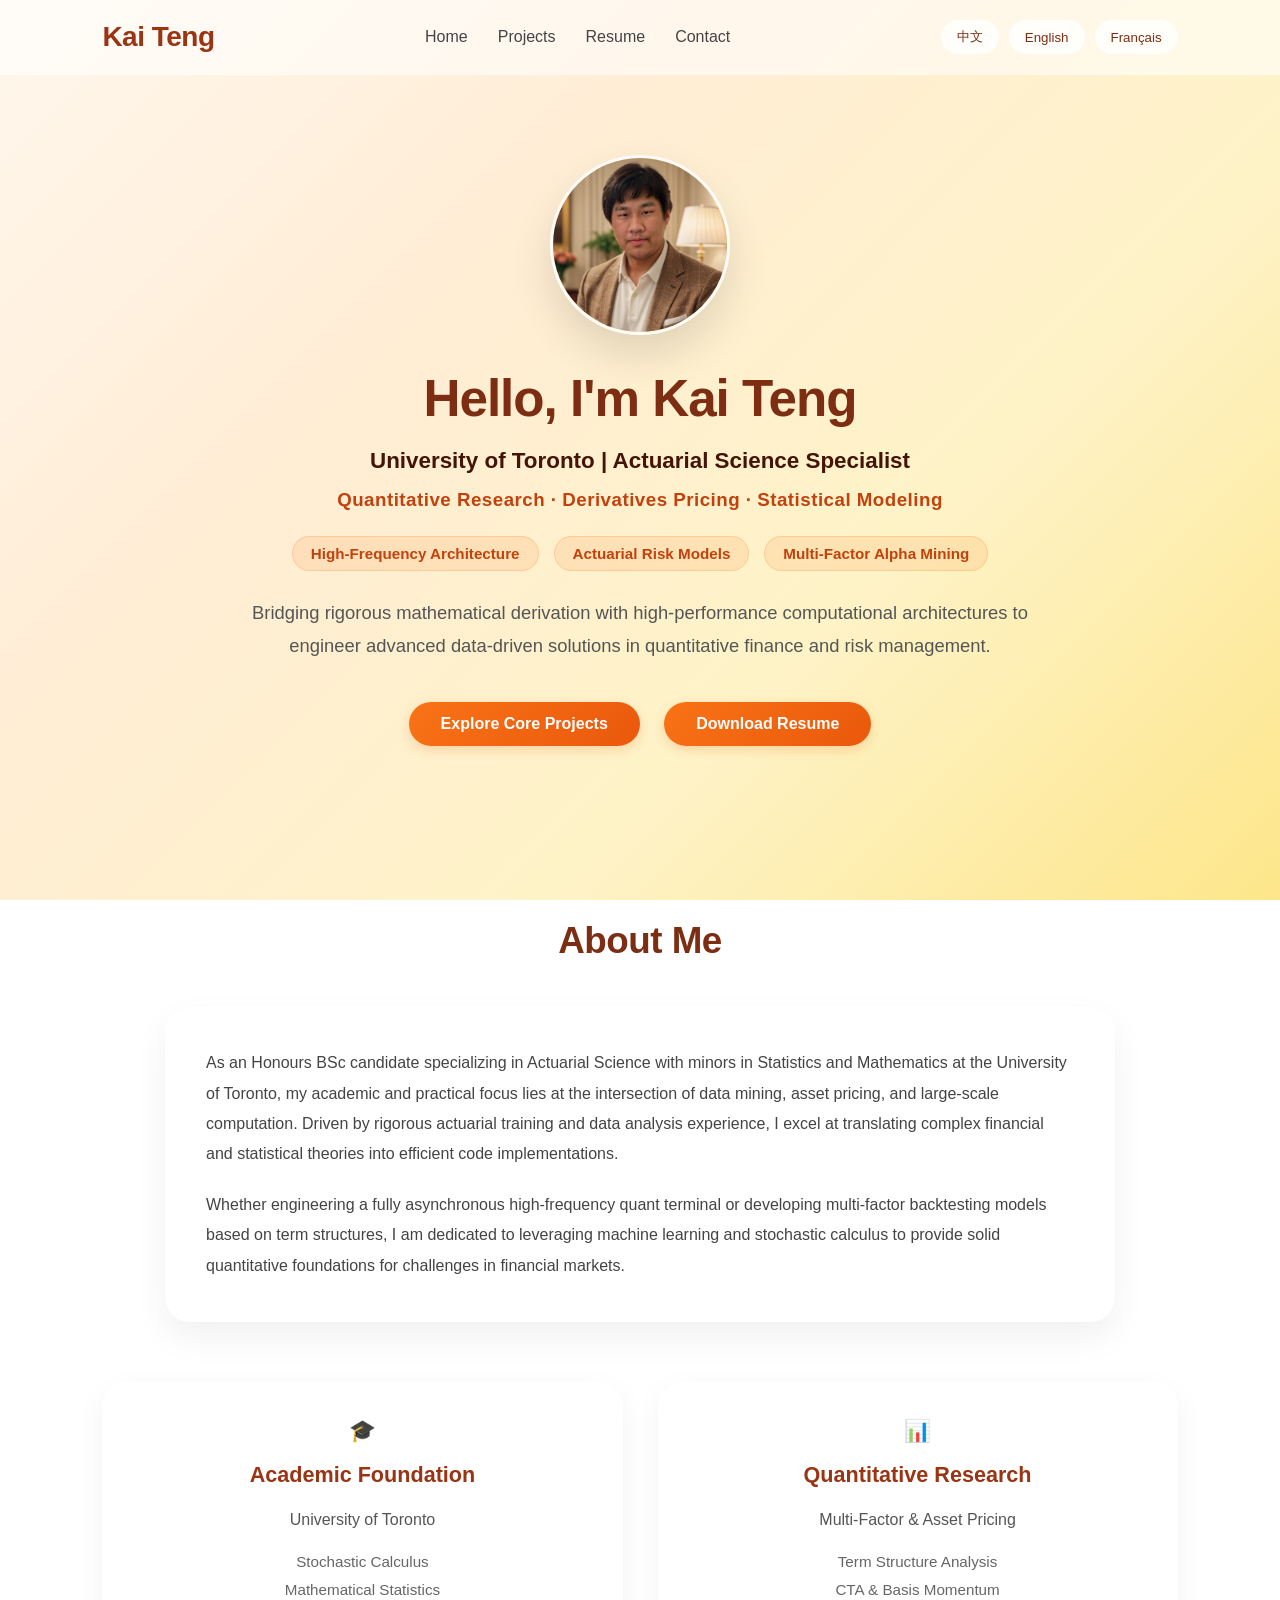
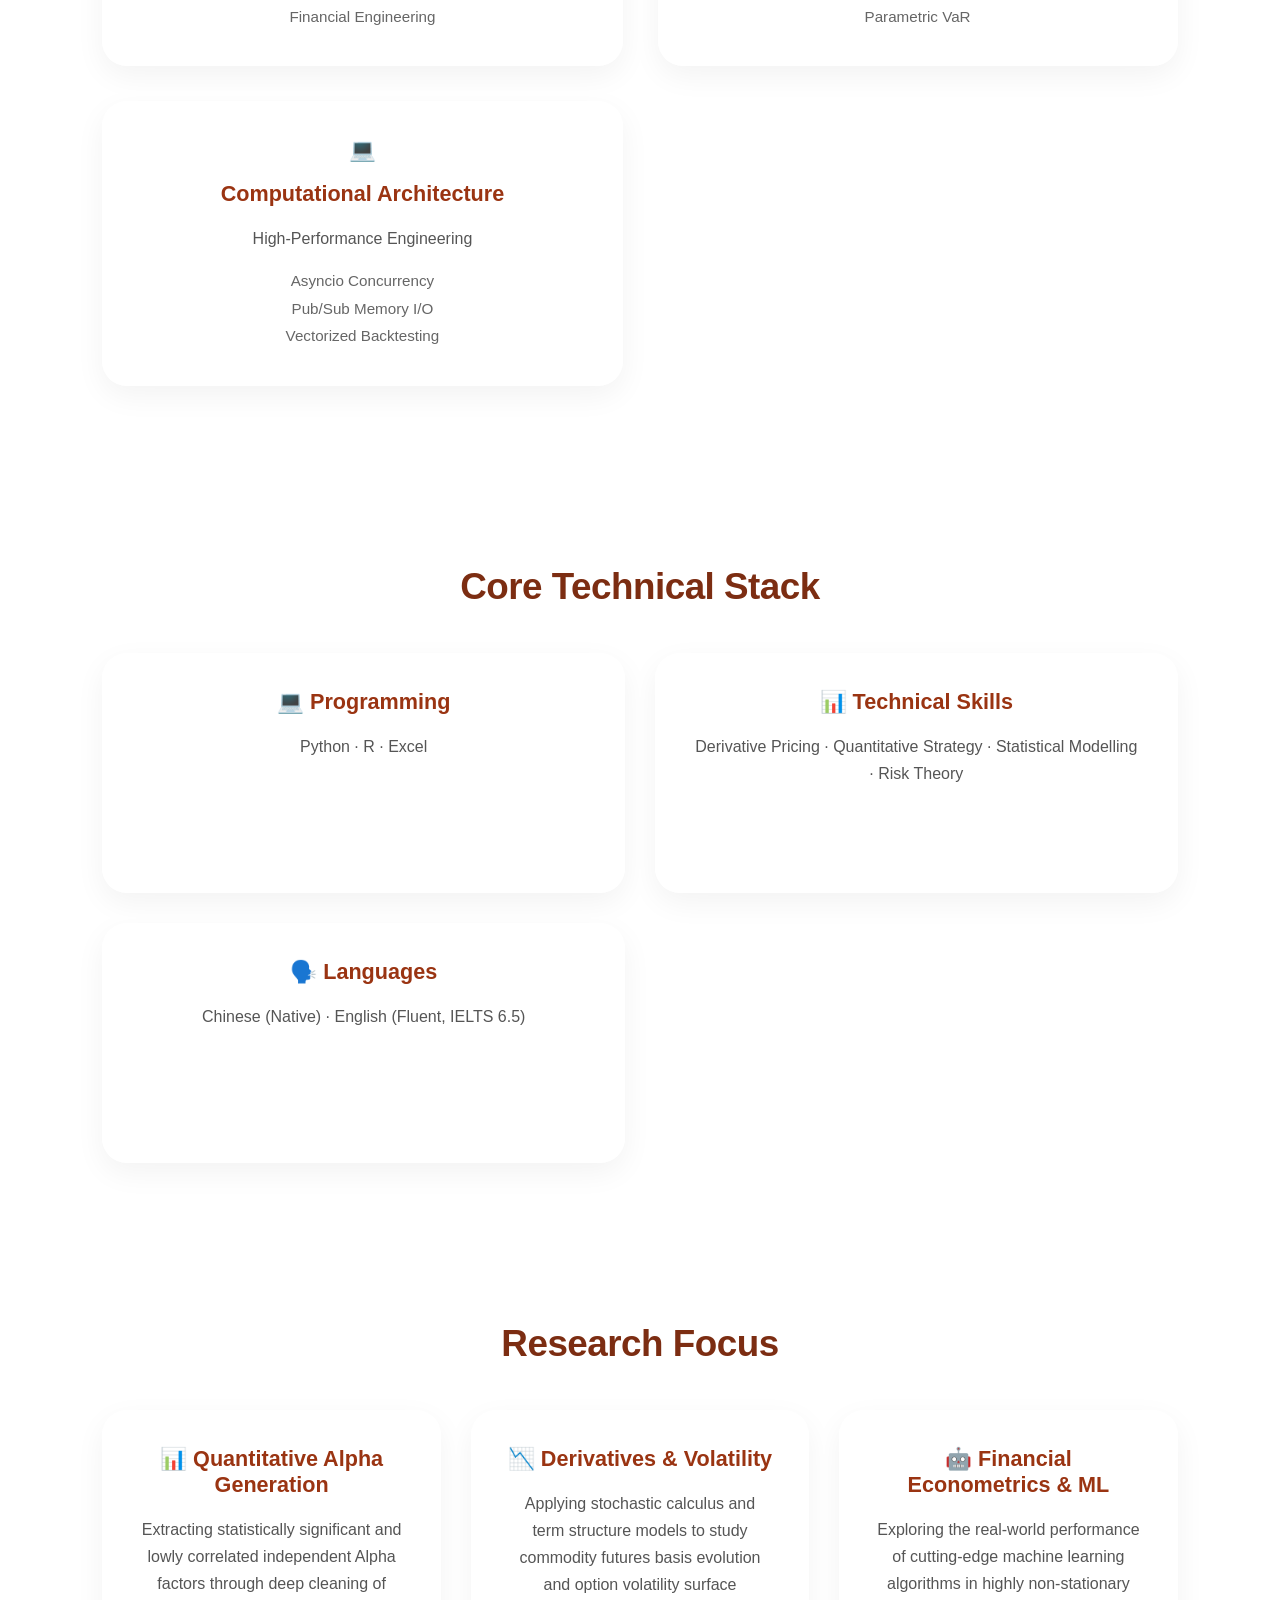
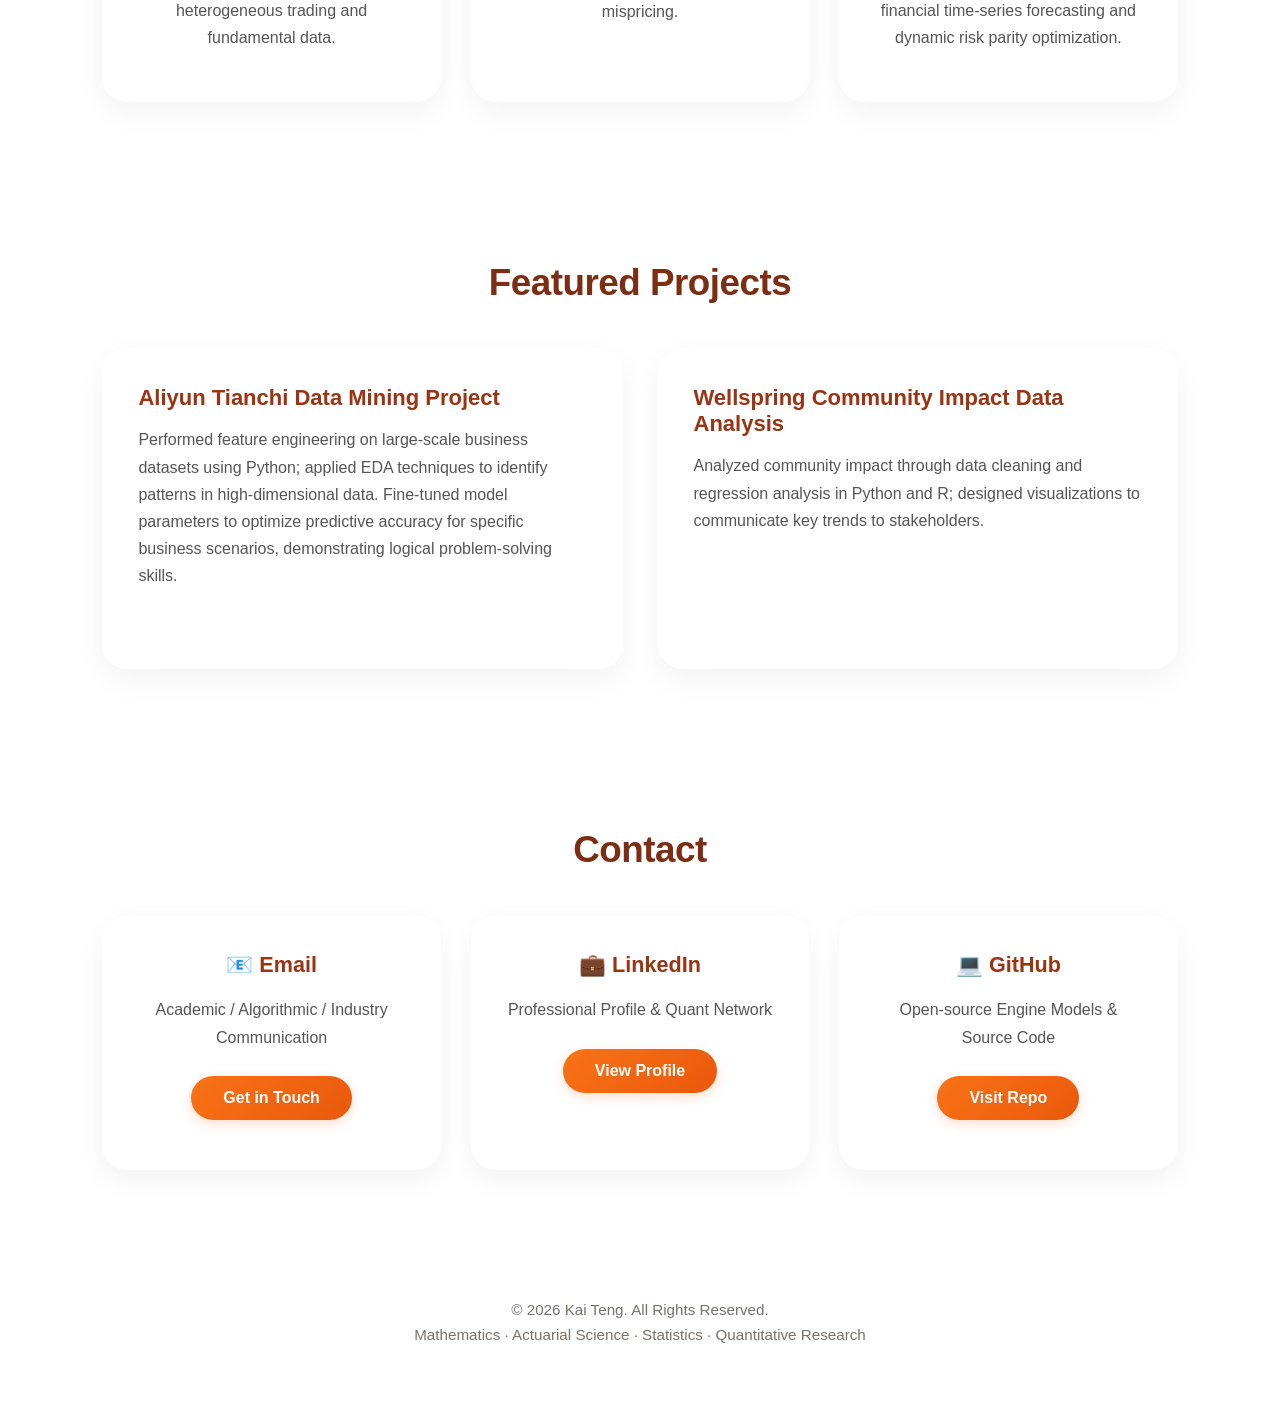
==== commit d238005c: "2131" ====
--- a/index.html
+++ b/index.html
@@ -1,354 +1,278 @@
-<!DOCTYPE html>
-<html lang="en">
-<head>
-    <meta charset="UTF-8">
-    <meta name="viewport" content="width=device-width, initial-scale=1.0">
-    <title
-        data-cn="滕凯 | 量化与精算作品集"
-        data-en="Kai Teng | Quant & Actuarial Portfolio"
-        data-fr="Kai Teng | Portfolio Quantitatif">
-        Kai Teng | Quant & Actuarial Portfolio
-    </title>
-
-    <link rel="stylesheet" href="css/style.css">
-    <link rel="stylesheet" href="css/animation.css">
-    <link rel="stylesheet" href="css/responsive.css">
-</head>
-
-<body>
-
-<!-- ==========================
-     Navigation
-=========================== -->
-<header class="navbar">
-    <div class="logo">Kai Teng</div>
-    <nav>
-        <ul class="nav-links">
-            <li><a href="index.html" data-cn="首页" data-en="Home" data-fr="Accueil">Home</a></li>
-            <li><a href="projects.html" data-cn="项目" data-en="Projects" data-fr="Projets">Projects</a></li>
-            <li><a href="resume.html" data-cn="简历" data-en="Resume" data-fr="CV">Resume</a></li>
-            <li><a href="contact.html" data-cn="联系" data-en="Contact" data-fr="Contact">Contact</a></li>
-        </ul>
-    </nav>
-    <div class="language-switch">
-        <button onclick="changeLanguage('cn')">中文</button>
-        <button onclick="changeLanguage('en')">English</button>
-        <button onclick="changeLanguage('fr')">Français</button>
-    </div>
-</header>
-
-<!-- ==========================
-     Hero Section
-=========================== -->
-<section class="hero reveal">
-    <div class="hero-content">
-        <img src="images/avatar.png" alt="Kai Teng" class="profile-img avatar-float">
-        
-        <h1 class="hero-title"
-            data-cn="你好，我是滕凯"
-            data-en="Hello, I'm Kai Teng"
-            data-fr="Bonjour, je suis Kai Teng">
-            Hello, I'm Kai Teng
-        </h1>
-
-        <h2 class="hero-subtitle"
-            data-cn="多伦多大学 | 数学与精算双修学者"
-            data-en="University of Toronto | Mathematics & Actuarial Science Scholar"
-            data-fr="Université de Toronto | Chercheur en Mathématiques et Actuariat">
-            University of Toronto | Mathematics & Actuarial Science Scholar
-        </h2>
-
-        <h3 class="hero-field"
-            data-cn="量化研究 · 衍生品定价 · 统计建模"
-            data-en="Quantitative Research · Derivatives Pricing · Statistical Modeling"
-            data-fr="Recherche Quantitative · Tarification des Dérivés · Modélisation Statistique">
-            Quantitative Research · Derivatives Pricing · Statistical Modeling
-        </h3>
-
-        <div class="hero-interests">
-            <p data-cn="高频系统架构" data-en="High-Frequency Architecture" data-fr="Architecture Haute Fréquence">High-Frequency Architecture</p>
-            <p data-cn="精算风控模型" data-en="Actuarial Risk Models" data-fr="Modèles de Risque Actuariel">Actuarial Risk Models</p>
-            <p data-cn="多因子 Alpha 挖掘" data-en="Multi-Factor Alpha Mining" data-fr="Génération d'Alpha">Multi-Factor Alpha Mining</p>
-        </div>
-
-        <p class="hero-description"
-            data-cn="深度融合严谨的数理推导与高效的计算底层，致力于在量化金融与风险管理领域构建先进的数据驱动工程解决方案。"
-            data-en="Bridging rigorous mathematical derivation with high-performance computational architectures to engineer advanced data-driven solutions in quantitative finance and risk management."
-            data-fr="Alliant dérivations mathématiques rigoureuses et architectures de calcul haute performance pour concevoir des solutions en finance quantitative.">
-            Bridging rigorous mathematical derivation with high-performance computational architectures to engineer advanced data-driven solutions in quantitative finance and risk management.
-        </p>
-
-        <div class="hero-buttons">
-            <a href="projects.html" class="btn glow-button"
-               data-cn="探索核心项目"
-               data-en="Explore Core Projects"
-               data-fr="Explorer les Projets">
-                Explore Core Projects
-            </a>
-            <a href="assets/documents/resume.pdf" target="_blank" class="btn"
-               data-cn="下载完整简历"
-               data-en="Download Resume"
-               data-fr="Télécharger le CV">
-                Download Resume
-            </a>
-        </div>
-    </div>
+<!DOCTYPE html>  
+<html lang="en">  
+<head>  
+ <meta charset="UTF-8">  
+ <meta name="viewport" content="width=device-width, initial-scale=1.0">  
+ <title  
+ data-cn="滕凯 | 量化与精算作品集"  
+ data-en="Kai Teng | Quant & Actuarial Portfolio"  
+ data-fr="Kai Teng | Portfolio Quantitatif">  
+ Kai Teng | Quant & Actuarial Portfolio  
+ </title>  
+  
+ <link rel="stylesheet" href="css/style.css">  
+ <link rel="stylesheet" href="css/animation.css">  
+ <link rel="stylesheet" href="css/responsive.css">  
+</head>  
+  
+<body>  
+  
+<!-- ==========================  
+ Navigation  
+=========================== -->  
+<header class="navbar">  
+ <div class="logo">Kai Teng</div>  
+ <nav>  
+ <ul class="nav-links">  
+ <li><a href="index.html" data-cn="首页" data-en="Home" data-fr="Accueil">Home</a></li>  
+ <li><a href="projects.html" data-cn="项目" data-en="Projects" data-fr="Projets">Projects</a></li>  
+ <li><a href="resume.html" data-cn="简历" data-en="Resume" data-fr="CV">Resume</a></li>  
+ <li><a href="contact.html" data-cn="联系" data-en="Contact" data-fr="Contact">Contact</a></li>  
+ </ul>  
+ </nav>  
+ <div class="language-switch">  
+ <button onclick="changeLanguage('cn')">中文</button>  
+ <button onclick="changeLanguage('en')">English</button>  
+ <button onclick="changeLanguage('fr')">Français</button>  
+ </div>  
+</header>  
+  
+<!-- ==========================  
+ Hero Section  
+=========================== -->  
+<section class="hero reveal">  
+ <div class="hero-content">  
+ <img src="images/avatar.png" alt="Kai Teng" class="profile-img avatar-float">  
+   
+<h1 class="hero-title"  
+ data-cn="你好，我是滕凯"  
+ data-en="Hello, I'm Kai Teng"  
+ data-fr="Bonjour, je suis Kai Teng">  
+ Hello, I'm Kai Teng  
+ </h1>  
+  
+ <h2 class="hero-subtitle"  
+ data-cn="多伦多大学 | 精算学专修学者"  
+ data-en="University of Toronto | Actuarial Science Specialist"  
+ data-fr="Université de Toronto | Spécialiste en Actuariat">  
+ University of Toronto | Actuarial Science Specialist
+ </h2>  
+  
+ <h3 class="hero-field"  
+ data-cn="量化研究 · 衍生品定价 · 统计建模"  
+ data-en="Quantitative Research · Derivatives Pricing · Statistical Modeling"  
+ data-fr="Recherche Quantitative · Tarification des Dérivés · Modélisation Statistique">  
+ Quantitative Research · Derivatives Pricing · Statistical Modeling  
+ </h3>  
+  
+ <div class="hero-interests">  
+ <p data-cn="高频系统架构" data-en="High-Frequency Architecture" data-fr="Architecture Haute Fréquence">High-Frequency Architecture</p>  
+ <p data-cn="精算风控模型" data-en="Actuarial Risk Models" data-fr="Modèles de Risque Actuariel">Actuarial Risk Models</p>  
+ <p data-cn="多因子 Alpha 挖掘" data-en="Multi-Factor Alpha Mining" data-fr="Génération d'Alpha">Multi-Factor Alpha Mining</p>  
+ </div>  
+  
+ <p class="hero-description"  
+ data-cn="深度融合严谨的数理推导与高效的计算底层，致力于在量化金融与风险管理领域构建先进的数据驱动工程解决方案。"  
+ data-en="Bridging rigorous mathematical derivation with high-performance computational architectures to engineer advanced data-driven solutions in quantitative finance and risk management."  
+ data-fr="Alliant dérivations mathématiques rigoureuses et architectures de calcul haute performance pour concevoir des solutions en finance quantitative.">  
+ Bridging rigorous mathematical derivation with high-performance computational architectures to engineer advanced data-driven solutions in quantitative finance and risk management.  
+ </p>  
+  
+ <div class="hero-buttons">  
+ <a href="projects.html" class="btn glow-button"  
+ data-cn="探索核心项目"  
+ data-en="Explore Core Projects"  
+ data-fr="Explorer les Projets">  
+ Explore Core Projects  
+ </a>  
+ <a href="assets/documents/resume.pdf" target="_blank" class="btn"  
+ data-cn="下载完整简历"  
+ data-en="Download Resume"  
+ data-fr="Télécharger le CV">  
+ Download Resume  
+ </a>  
+ </div>  
+ </div>  
+</section>  
+  
+<!-- ==========================  
+ About Me  
+=========================== -->  
+<section class="about reveal">  
+ <h2 class="section-title" data-cn="关于我" data-en="About Me" data-fr="À Propos de Moi">About Me</h2>  
+  
+ <div class="info-box">  
+ <p data-cn="作为多伦多大学精算学专修、统计学与数学双辅修的荣誉理学士候选人，我的学术与实践核心聚焦于数据挖掘、资产定价与大规模计算的交叉领域。在严谨的精算训练与数据分析经验的驱动下，我擅长将复杂的金融与统计理论转化为高效的代码实现。"  
+ data-en="As an Honours BSc candidate specializing in Actuarial Science with minors in Statistics and Mathematics at the University of Toronto, my academic and practical focus lies at the intersection of data mining, asset pricing, and large-scale computation. Driven by rigorous actuarial training and data analysis experience, I excel at translating complex financial and statistical theories into efficient code implementations."  
+ data-fr="En tant que candidat au BSc spécialisé en Actuariat avec des mineures en Statistiques et Mathématiques à l'Université de Toronto, mon expertise se situe à l'intersection de l'exploration de données, de l'évaluation des actifs et du calcul à grande échelle.">  
+ As an Honours BSc candidate specializing in Actuarial Science with minors in Statistics and Mathematics at the University of Toronto, my academic and practical focus lies at the intersection of data mining, asset pricing, and large-scale computation. Driven by rigorous actuarial training and data analysis experience, I excel at translating complex financial and statistical theories into efficient code implementations.  
+ </p>  
+ <p data-cn="无论是构建全异步的高频量化终端，还是开发基于期限结构的多因子回测模型，我都致力于运用前沿的机器学习算法与随机微积分理论，为金融市场中的挑战提供坚实的量化依据。"  
+ data-en="Whether engineering a fully asynchronous high-frequency quant terminal or developing multi-factor backtesting models based on term structures, I am dedicated to leveraging machine learning and stochastic calculus to provide solid quantitative foundations for challenges in financial markets."  
+ data-fr="Qu'il s'agisse d'ingénierie d'un terminal quantitatif asynchrone ou du développement de modèles de backtesting multi-facteurs, je m'engage à utiliser le machine learning et le calcul stochastique pour relever les défis financiers.">  
+ Whether engineering a fully asynchronous high-frequency quant terminal or developing multi-factor backtesting models based on term structures, I am dedicated to leveraging machine learning and stochastic calculus to provide solid quantitative foundations for challenges in financial markets.  
+ </p>  
+ </div>  
+  
+ <div class="projects-grid about-grid">  
+ <div class="card">  
+ <h3>🎓</h3>  
+ <h3 data-cn="学术积淀" data-en="Academic Foundation" data-fr="Fondation Académique">Academic Foundation</h3>  
+ <p>University of Toronto</p>  
+ <span data-cn="随机微积分<br>数理统计<br>金融工程"  
+ data-en="Stochastic Calculus<br>Mathematical Statistics<br>Financial Engineering"  
+ data-fr="Calcul Stochastique<br>Statistiques Mathématiques<br>Ingénierie Financière">  
+ Stochastic Calculus<br>Mathematical Statistics<br>Financial Engineering  
+ </span>  
+ </div>  
+  
+ <div class="card">  
+ <h3>📊</h3>  
+ <h3 data-cn="量化研究" data-en="Quantitative Research" data-fr="Recherche Quantitative">Quantitative Research</h3>  
+ <p data-cn="多因子与资产定价" data-en="Multi-Factor & Asset Pricing" data-fr="Multi-Facteurs & Tarification">Multi-Factor & Asset Pricing</p>  
+ <span data-cn="期限结构分析<br>CTA 与基差动量<br>参数化 VaR 风控"  
+ data-en="Term Structure Analysis<br>CTA & Basis Momentum<br>Parametric VaR"  
+ data-fr="Analyse de Structure par Terme<br>CTA & Momentum de Base<br>VaR Paramétrique">  
+ Term Structure Analysis<br>CTA & Basis Momentum<br>Parametric VaR  
+ </span>  
+ </div>  
+  
+ <div class="card">  
+ <h3>💻</h3>  
+ <h3 data-cn="底层计算架构" data-en="Computational Architecture" data-fr="Architecture de Calcul">Computational Architecture</h3>  
+ <p data-cn="高性能工程实现" data-en="High-Performance Engineering" data-fr="Ingénierie Haute Performance">High-Performance Engineering</p>  
+ <span data-cn="Asyncio 并发网关<br>Pub/Sub 内存通信<br>向量化矩阵回测"  
+ data-en="Asyncio Concurrency<br>Pub/Sub Memory I/O<br>Vectorized Backtesting"  
+ data-fr="Concurrence Asyncio<br>E/S en Mémoire Pub/Sub<br>Backtesting Vectorisé">  
+ Asyncio Concurrency<br>Pub/Sub Memory I/O<br>Vectorized Backtesting  
+ </span>  
+ </div>  
+ </div>  
+</section>  
+  
+<!-- ==========================  
+ Technical Skills (Updated from Resume) 
+=========================== -->  
+<section class="reveal skills-section">
+ <h2 class="section-title" data-cn="核心技术栈" data-en="Core Technical Stack" data-fr="Pile Technique de Base">Core Technical Stack</h2>
+ <div class="skills-grid">
+ <div class="card skill-card">
+ <h3>💻 Programming</h3>
+ <p data-cn="Python · R · Excel" data-en="Python · R · Excel" data-fr="Python · R · Excel">Python · R · Excel</p>
+ </div>
+ <div class="card skill-card">
+ <h3>📊 Technical Skills</h3>
+ <p data-cn="衍生品定价 · 量化策略 · 统计建模 · 风险理论" data-en="Derivative Pricing · Quantitative Strategy · Statistical Modelling · Risk Theory" data-fr="Tarification des Dérivés · Stratégie Quantitative · Modélisation Statistique · Théorie du Risque">Derivative Pricing · Quantitative Strategy · Statistical Modelling · Risk Theory</p>
+ </div>
+ <div class="card skill-card">
+ <h3>🗣️ Languages</h3>
+ <p data-cn="中文 (母语) · 英文 (流利, IELTS 6.5)" data-en="Chinese (Native) · English (Fluent, IELTS 6.5)" data-fr="Chinois (Langue maternelle) · Anglais (Courant, IELTS 6.5)">Chinese (Native) · English (Fluent, IELTS 6.5)</p>
+ </div>
+ </div>
 </section>
-
-<!-- ==========================
-     About Me
-=========================== -->
-<section class="about reveal">
-    <h2 class="section-title" data-cn="关于我" data-en="About Me" data-fr="À Propos de Moi">About Me</h2>
-
-    <div class="info-box">
-        <p data-cn="作为多伦多大学数学与精算专业的理学士候选人，我的学术与实践核心聚焦于数理统计、资产定价与大规模数据计算的交叉领域。在严谨的数学训练与量化实习经验的驱动下，我擅长将复杂的金融理论转化为高效的代码实现。"
-           data-en="As a BSc candidate double majoring in Mathematics and Actuarial Science at the University of Toronto, my academic and practical focus lies at the intersection of mathematical statistics, asset pricing, and large-scale computation. Driven by rigorous mathematical training and quantitative internship experience, I excel at translating complex financial theories into efficient code implementations."
-           data-fr="En tant que candidat au BSc avec une double majeure en mathématiques et actuariat à l'Université de Toronto, mon expertise se situe à l'intersection des statistiques mathématiques, de l'évaluation des actifs et du calcul à grande échelle.">
-           As a BSc candidate double majoring in Mathematics and Actuarial Science at the University of Toronto, my academic and practical focus lies at the intersection of mathematical statistics, asset pricing, and large-scale computation. Driven by rigorous mathematical training and quantitative internship experience, I excel at translating complex financial theories into efficient code implementations.
-        </p>
-        <p data-cn="无论是构建全异步的高频量化终端，还是开发基于期限结构的多因子回测模型，我都致力于运用前沿的机器学习算法与随机微积分理论，为金融市场中的挑战提供坚实的量化依据。"
-           data-en="Whether engineering a fully asynchronous high-frequency quant terminal or developing multi-factor backtesting models based on term structures, I am dedicated to leveraging machine learning and stochastic calculus to provide solid quantitative foundations for challenges in financial markets."
-           data-fr="Qu'il s'agisse d'ingénierie d'un terminal quantitatif asynchrone ou du développement de modèles de backtesting multi-facteurs, je m'engage à utiliser le machine learning et le calcul stochastique pour relever les défis financiers.">
-           Whether engineering a fully asynchronous high-frequency quant terminal or developing multi-factor backtesting models based on term structures, I am dedicated to leveraging machine learning and stochastic calculus to provide solid quantitative foundations for challenges in financial markets.
-        </p>
-    </div>
-
-    <div class="projects-grid about-grid">
-        <div class="card">
-            <h3>🎓</h3>
-            <h3 data-cn="学术积淀" data-en="Academic Foundation" data-fr="Fondation Académique">Academic Foundation</h3>
-            <p>University of Toronto</p>
-            <span data-cn="随机微积分<br>数理统计<br>金融工程"
-                  data-en="Stochastic Calculus<br>Mathematical Statistics<br>Financial Engineering"
-                  data-fr="Calcul Stochastique<br>Statistiques Mathématiques<br>Ingénierie Financière">
-                  Stochastic Calculus<br>Mathematical Statistics<br>Financial Engineering
-            </span>
-        </div>
-
-        <div class="card">
-            <h3>📊</h3>
-            <h3 data-cn="量化研究" data-en="Quantitative Research" data-fr="Recherche Quantitative">Quantitative Research</h3>
-            <p data-cn="多因子与资产定价" data-en="Multi-Factor & Asset Pricing" data-fr="Multi-Facteurs & Tarification">Multi-Factor & Asset Pricing</p>
-            <span data-cn="期限结构分析<br>CTA 与基差动量<br>参数化 VaR 风控"
-                  data-en="Term Structure Analysis<br>CTA & Basis Momentum<br>Parametric VaR"
-                  data-fr="Analyse de Structure par Terme<br>CTA & Momentum de Base<br>VaR Paramétrique">
-                  Term Structure Analysis<br>CTA & Basis Momentum<br>Parametric VaR
-            </span>
-        </div>
-
-        <div class="card">
-            <h3>💻</h3>
-            <h3 data-cn="底层计算架构" data-en="Computational Architecture" data-fr="Architecture de Calcul">Computational Architecture</h3>
-            <p data-cn="高性能工程实现" data-en="High-Performance Engineering" data-fr="Ingénierie Haute Performance">High-Performance Engineering</p>
-            <span data-cn="Asyncio 并发网关<br>Pub/Sub 内存通信<br>向量化矩阵回测"
-                  data-en="Asyncio Concurrency<br>Pub/Sub Memory I/O<br>Vectorized Backtesting"
-                  data-fr="Concurrence Asyncio<br>E/S en Mémoire Pub/Sub<br>Backtesting Vectorisé">
-                  Asyncio Concurrency<br>Pub/Sub Memory I/O<br>Vectorized Backtesting
-            </span>
-        </div>
-    </div>
-</section>
-
-<!-- ==========================
-     Technical Skills
-=========================== -->
-<section class="reveal skills-section">
-    <h2 class="section-title" data-cn="核心技术栈" data-en="Core Technical Stack" data-fr="Pile Technique de Base">
-        Core Technical Stack
-    </h2>
-
-    <div class="skills-grid">
-        <div class="card skill-card">
-            <h3>🐍 Programming & Architecture</h3>
-            <p data-cn="Python (Asyncio) · SQLite · R" data-en="Python (Asyncio) · SQLite · R" data-fr="Python (Asyncio) · SQLite · R">Python (Asyncio) · SQLite · R</p>
-            <span data-cn="精通异步非阻塞架构开发、高频数据流处理与微服务间通信设计。"
-                  data-en="Proficient in asynchronous non-blocking architectures, high-frequency data pipelines, and microservices communication."
-                  data-fr="Expert en architectures asynchrones non bloquantes, pipelines de données haute fréquence.">
-                  Proficient in asynchronous non-blocking architectures, high-frequency data pipelines, and microservices communication.
-            </span>
-        </div>
-
-        <div class="card skill-card">
-            <h3>📊 Data Science & ML</h3>
-            <p data-cn="Pandas · NumPy · Scikit-Learn" data-en="Pandas · NumPy · Scikit-Learn" data-fr="Pandas · NumPy · Scikit-Learn">Pandas · NumPy · Scikit-Learn</p>
-            <span data-cn="熟练进行高维金融序列清洗、降维特征提取与模型交叉验证。"
-                  data-en="Skilled in high-dimensional financial series cleaning, dimensionality reduction, and model cross-validation."
-                  data-fr="Compétent dans le nettoyage de séries financières à haute dimension et la réduction de dimensionnalité.">
-                  Skilled in high-dimensional financial series cleaning, dimensionality reduction, and model cross-validation.
-            </span>
-        </div>
-
-        <div class="card skill-card">
-            <h3>📈 Mathematical Modeling</h3>
-            <p data-cn="随机过程 · 时间序列 · 假设检验" data-en="Stochastic Processes · Time Series · Hypothesis Testing" data-fr="Processus Stochastiques · Séries Temporelles">Stochastic Processes · Time Series · Hypothesis Testing</p>
-            <span data-cn="具备扎实的理论推导能力，将抽象数学方程转化为可落地的金融算法。"
-                  data-en="Solid theoretical derivation skills, converting abstract mathematical equations into actionable financial algorithms."
-                  data-fr="Solides compétences en dérivation théorique, convertissant des équations mathématiques abstraites en algorithmes financiers.">
-                  Solid theoretical derivation skills, converting abstract mathematical equations into actionable financial algorithms.
-            </span>
-        </div>
-
-        <div class="card skill-card">
-            <h3>💹 Quant & Actuarial Models</h3>
-            <p data-cn="Kelly 准则 · Parametric VaR · 均值回归" data-en="Kelly Criterion · Parametric VaR · Mean Reversion" data-fr="Critère de Kelly · VaR Paramétrique">Kelly Criterion · Parametric VaR · Mean Reversion</p>
-            <span data-cn="深谙资金管理与尾部风险对冲，构建具备高度鲁棒性的机构级投资组合。"
-                  data-en="Deep understanding of capital management and tail risk hedging to build highly robust institutional portfolios."
-                  data-fr="Compréhension approfondie de la gestion du capital et de la couverture des risques extrêmes.">
-                  Deep understanding of capital management and tail risk hedging to build highly robust institutional portfolios.
-            </span>
-        </div>
-    </div>
-</section>
-
-<!-- ==========================
-     Research Interests
-=========================== -->
+  
+<!-- ==========================  
+ Research Interests  
+=========================== -->  
+<section class="reveal">  
+ <h2 class="section-title" data-cn="重点研究领域" data-en="Research Focus" data-fr="Domaines de Recherche">  
+ Research Focus  
+ </h2>  
+  
+ <div class="research-grid">  
+ <div class="card research-card">  
+ <h3>📊 Quantitative Alpha Generation</h3>  
+ <p data-cn="通过深度清洗交易与基本面异构数据，挖掘具备统计显著性且低相关的独立 Alpha 因子。"  
+ data-en="Extracting statistically significant and lowly correlated independent Alpha factors through deep cleaning of heterogeneous trading and fundamental data."  
+ data-fr="Extraction de facteurs Alpha indépendants et statistiquement significatifs grâce au nettoyage approfondi des données hétérogènes.">  
+ Extracting statistically significant and lowly correlated independent Alpha factors through deep cleaning of heterogeneous trading and fundamental data.  
+ </p>  
+ </div>  
+  
+ <div class="card research-card">  
+ <h3>📉 Derivatives & Volatility</h3>  
+ <p data-cn="利用随机微积分与期限结构模型，研究大宗商品期货基差演变及期权波动率曲面的定价失效机制。"  
+ data-en="Applying stochastic calculus and term structure models to study commodity futures basis evolution and option volatility surface mispricing."  
+ data-fr="Application du calcul stochastique et des modèles de structure par terme pour étudier l'évolution de la base des contrats à terme.">  
+ Applying stochastic calculus and term structure models to study commodity futures basis evolution and option volatility surface mispricing.  
+ </p>  
+ </div>  
+  
+ <div class="card research-card">  
+ <h3>🤖 Financial Econometrics & ML</h3>  
+ <p data-cn="探索前沿机器学习算法在极度非平稳的金融时序预测与动态风险平价组合优化中的实战表现。"  
+ data-en="Exploring the real-world performance of cutting-edge machine learning algorithms in highly non-stationary financial time-series forecasting and dynamic risk parity optimization."  
+ data-fr="Exploration des performances des algorithmes d'apprentissage automatique de pointe dans la prévision de séries temporelles financières.">  
+ Exploring the real-world performance of cutting-edge machine learning algorithms in highly non-stationary financial time-series forecasting and dynamic risk parity optimization.  
+ </p>  
+ </div>  
+ </div>  
+</section>  
+  
+<!-- ==========================  
+ Research Projects (Updated from Resume)
+=========================== -->  
 <section class="reveal">
-    <h2 class="section-title" data-cn="重点研究领域" data-en="Research Focus" data-fr="Domaines de Recherche">
-        Research Focus
-    </h2>
-
-    <div class="research-grid">
-        <div class="card research-card">
-            <h3>📊 Quantitative Alpha Generation</h3>
-            <p data-cn="通过深度清洗交易与基本面异构数据，挖掘具备统计显著性且低相关的独立 Alpha 因子。"
-               data-en="Extracting statistically significant and lowly correlated independent Alpha factors through deep cleaning of heterogeneous trading and fundamental data."
-               data-fr="Extraction de facteurs Alpha indépendants et statistiquement significatifs grâce au nettoyage approfondi des données hétérogènes.">
-               Extracting statistically significant and lowly correlated independent Alpha factors through deep cleaning of heterogeneous trading and fundamental data.
-            </p>
-        </div>
-
-        <div class="card research-card">
-            <h3>📈 Derivatives & Volatility</h3>
-            <p data-cn="利用随机微积分与期限结构模型，研究大宗商品期货基差演变及期权波动率曲面的定价失效机制。"
-               data-en="Applying stochastic calculus and term structure models to study commodity futures basis evolution and option volatility surface mispricing."
-               data-fr="Application du calcul stochastique et des modèles de structure par terme pour étudier l'évolution de la base des contrats à terme.">
-               Applying stochastic calculus and term structure models to study commodity futures basis evolution and option volatility surface mispricing.
-            </p>
-        </div>
-
-        <div class="card research-card">
-            <h3>🤖 Financial Econometrics & ML</h3>
-            <p data-cn="探索前沿机器学习算法在极度非平稳的金融时序预测与动态风险平价组合优化中的实战表现。"
-               data-en="Exploring the real-world performance of cutting-edge machine learning algorithms in highly non-stationary financial time-series forecasting and dynamic risk parity optimization."
-               data-fr="Exploration des performances des algorithmes d'apprentissage automatique de pointe dans la prévision de séries temporelles financières.">
-               Exploring the real-world performance of cutting-edge machine learning algorithms in highly non-stationary financial time-series forecasting and dynamic risk parity optimization.
-            </p>
-        </div>
-    </div>
-</section>
-
-<!-- ==========================
-     Research Projects (同步至最新硬核项目)
-=========================== -->
-<section class="reveal">
-    <h2 class="section-title" data-cn="精选研究与工程项目" data-en="Featured Projects" data-fr="Projets en Vedette">
-        Featured Projects
-    </h2>
-
-    <div class="projects-grid">
-        <!-- Project 1: TK Quant Terminal -->
-        <div class="card project-card" style="border: 1px solid #ea580c; box-shadow: 0 0 20px rgba(234, 88, 12, 0.15);">
-            <h3 data-cn="TK 量化终端：机构级高频风控引擎"
-                data-en="TK Quant Terminal: Institutional Risk Engine"
-                data-fr="TK Quant Terminal : Moteur de Risque">
-                TK Quant Terminal: Institutional Risk Engine
-            </h3>
-            <p data-cn="基于 Python 的全异步事件驱动量化工作站。深度集成参数化 VaR、Kelly 最优下注比例与 Z-Score 均值回归系统，实现多资产行情的毫秒级监控与毫秒级图表渲染。"
-               data-en="A fully asynchronous, event-driven quant workstation in Python. Deeply integrates parametric VaR, Kelly optimal betting, and Z-Score mean reversion systems for real-time multi-asset monitoring and millisecond charting."
-               data-fr="Station de travail quant asynchrone en Python. Intègre la VaR paramétrique, le critère de Kelly et la réversion à la moyenne Z-Score.">
-               A fully asynchronous, event-driven quant workstation in Python. Deeply integrates parametric VaR, Kelly optimal betting, and Z-Score mean reversion systems for real-time multi-asset monitoring and millisecond charting.
-            </p>
-            <p class="project-method"
-               data-cn="方法：异步微服务 · 统计套利 · 动态尾部风险对冲"
-               data-en="Methods: Async Microservices · StatArb · Dynamic Tail Risk Hedging"
-               data-fr="Méthodes : Microservices asynchrones · StatArb · Couverture dynamique">
-               Methods: Async Microservices · StatArb · Dynamic Tail Risk Hedging
-            </p>
-            <!-- 引导直接去专属落地页 -->
-            <a href="project-judgment.html" class="btn" style="background: linear-gradient(135deg, #f97316, #ea580c); color: white;"
-               data-cn="查看架构白皮书"
-               data-en="View Architecture Whitepaper"
-               data-fr="Voir les détails">
-                View Architecture Whitepaper
-            </a>
-        </div>
-
-        <!-- Project 2: Basis Backtesting -->
-        <div class="card project-card">
-            <h3 data-cn="期限结构与基差多因子回测框架"
-                data-en="Term Structure & Basis Factor Backtesting"
-                data-fr="Backtesting de Facteurs de Structure">
-                Term Structure & Basis Factor Backtesting
-            </h3>
-            <p data-cn="通过提纯大宗商品现货与期货的异构数据，构建跨截面与时序的基差动量体系。利用 Pandas 与向量化计算框架执行严谨的样本外回测与净值归因分析。"
-               data-en="Constructs cross-sectional and time-series basis momentum systems by cleaning heterogeneous commodity spot and futures data. Executes rigorous out-of-sample backtests and attribution analysis using vectorized frameworks."
-               data-fr="Construit des systèmes de momentum de base transversaux et temporels en nettoyant des données hétérogènes de matières premières.">
-               Constructs cross-sectional and time-series basis momentum systems by cleaning heterogeneous commodity spot and futures data. Executes rigorous out-of-sample backtests and attribution analysis using vectorized frameworks.
-            </p>
-            <p class="project-method"
-               data-cn="方法：因子提纯 · 向量化回测 · 净值归因"
-               data-en="Methods: Factor Cleaning · Vectorized Backtesting · Performance Attribution"
-               data-fr="Méthodes : Nettoyage de facteurs · Backtesting vectorisé">
-               Methods: Factor Cleaning · Vectorized Backtesting · Performance Attribution
-            </p>
-            <a href="projects.html" class="btn"
-               data-cn="浏览所有项目"
-               data-en="View All Projects"
-               data-fr="Voir tous les projets">
-                View All Projects
-            </a>
-        </div>
-    </div>
-</section>
-
-<!-- ==========================
-     Contact
-=========================== -->
-<section class="reveal">
-    <h2 class="section-title" data-cn="联系通道" data-en="Contact" data-fr="Contact">Contact</h2>
-
-    <div class="contact-grid">
-        <div class="card contact-card">
-            <h3 data-cn="📧 核心邮箱" data-en="📧 Email" data-fr="📧 Email">📧 Email</h3>
-            <p data-cn="学术探讨 / 算法交流 / 行业沟通" data-en="Academic / Algorithmic / Industry Communication" data-fr="Communication académique / Industrie">Academic / Algorithmic / Industry Communication</p>
-            <a href="contact.html" class="btn" data-cn="发送邮件" data-en="Get in Touch" data-fr="Contacter">Get in Touch</a>
-        </div>
-
-        <div class="card contact-card">
-            <h3 data-cn="💼 领英档案" data-en="💼 LinkedIn" data-fr="💼 LinkedIn">💼 LinkedIn</h3>
-            <p data-cn="职业履历与全球量化网络" data-en="Professional Profile & Quant Network" data-fr="Profil Professionnel & Réseau">Professional Profile & Quant Network</p>
-            <a href="contact.html" class="btn" data-cn="查看主页" data-en="View Profile" data-fr="Voir le profil">View Profile</a>
-        </div>
-
-        <div class="card contact-card">
-            <h3 data-cn="💻 GitHub" data-en="💻 GitHub" data-fr="💻 GitHub">💻 GitHub</h3>
-            <p data-cn="开源引擎模型与工程底层代码" data-en="Open-source Engine Models & Source Code" data-fr="Modèles Open-source & Code Source">Open-source Engine Models & Source Code</p>
-            <a href="contact.html" class="btn" data-cn="访问仓库" data-en="Visit Repo" data-fr="Visiter le dépôt">Visit Repo</a>
-        </div>
-    </div>
-</section>
-
-<!-- ==========================
-     Footer
-=========================== -->
-<footer>
-    <p>© 2026 Kai Teng. All Rights Reserved.</p>
-    <p data-cn="数学 · 精算科学 · 统计 · 量化研究"
-       data-en="Mathematics · Actuarial Science · Statistics · Quantitative Research"
-       data-fr="Mathématiques · Actuariat · Statistiques · Recherche Quantitative">
-        Mathematics · Actuarial Science · Statistics · Quantitative Research
-    </p>
-</footer>
-
-<!-- ==========================
-     JavaScript
-=========================== -->
-<script src="js/language.js"></script>
-<script src="js/reveal.js"></script>
-<script src="js/effects.js"></script>
-<script src="js/main.js"></script>
+ <h2 class="section-title" data-cn="精选研究与工程项目" data-en="Featured Projects" data-fr="Projets en Vedette">Featured Projects</h2>
+ <div class="projects-grid">
+ <!-- Project 1 -->
+ <div class="card project-card">
+ <h3 data-cn="Aliyun Tianchi 数据挖掘项目" data-en="Aliyun Tianchi Data Mining Project" data-fr="Projet d'Exploration de Données Aliyun Tianchi">Aliyun Tianchi Data Mining Project</h3>
+ <p data-cn="使用 Python 对大规模商业数据集进行特征工程；应用 EDA 技术识别高维数据中的模式。微调模型参数，优化特定业务场景的预测准确性，展现逻辑解决问题能力。" data-en="Performed feature engineering on large-scale business datasets using Python; applied EDA techniques to identify patterns in high-dimensional data. Fine-tuned model parameters to optimize predictive accuracy for specific business scenarios, demonstrating logical problem-solving skills." data-fr="Ingénierie des caractéristiques sur des ensembles de données commerciales à grande échelle à l'aide de Python; application de techniques d'EDA.">Performed feature engineering on large-scale business datasets using Python; applied EDA techniques to identify patterns in high-dimensional data. Fine-tuned model parameters to optimize predictive accuracy for specific business scenarios, demonstrating logical problem-solving skills.</p>
+ </div>
+ <!-- Project 2 -->
+ <div class="card project-card">
+ <h3 data-cn="Wellspring 社区影响数据分析" data-en="Wellspring Community Impact Data Analysis" data-fr="Analyse des Données d'Impact Communautaire Wellspring">Wellspring Community Impact Data Analysis</h3>
+ <p data-cn="使用 Python 和 R 通过数据清理和回归分析来分析社区影响；设计可视化图表，向利益相关者传达关键趋势。" data-en="Analyzed community impact through data cleaning and regression analysis in Python and R; designed visualizations to communicate key trends to stakeholders." data-fr="Analyse de l'impact communautaire grâce au nettoyage des données et à l'analyse de régression en Python et R.">Analyzed community impact through data cleaning and regression analysis in Python and R; designed visualizations to communicate key trends to stakeholders.</p>
+ </div>
+ </div>
+</section> 
+  
+<!-- ==========================  
+ Contact  
+=========================== -->  
+<section class="reveal">  
+ <h2 class="section-title" data-cn="联系通道" data-en="Contact" data-fr="Contact">Contact</h2>  
+  
+ <div class="contact-grid">  
+ <div class="card contact-card">  
+ <h3 data-cn="📧 核心邮箱" data-en="📧 Email" data-fr="📧 Email">📧 Email</h3>  
+ <p data-cn="学术探讨 / 算法交流 / 行业沟通" data-en="Academic / Algorithmic / Industry Communication" data-fr="Communication académique / Industrie">Academic / Algorithmic / Industry Communication</p>  
+ <a href="contact.html" class="btn" data-cn="发送邮件" data-en="Get in Touch" data-fr="Contacter">Get in Touch</a>  
+ </div>  
+  
+ <div class="card contact-card">  
+ <h3 data-cn="💼 领英档案" data-en="💼 LinkedIn" data-fr="💼 LinkedIn">💼 LinkedIn</h3>  
+ <p data-cn="职业履历与全球量化网络" data-en="Professional Profile & Quant Network" data-fr="Profil Professionnel & Réseau">Professional Profile & Quant Network</p>  
+ <a href="contact.html" class="btn" data-cn="查看主页" data-en="View Profile" data-fr="Voir le profil">View Profile</a>  
+ </div>  
+  
+ <div class="card contact-card">  
+ <h3 data-cn="💻 GitHub" data-en="💻 GitHub" data-fr="💻 GitHub">💻 GitHub</h3>  
+ <p data-cn="开源引擎模型与工程底层代码" data-en="Open-source Engine Models & Source Code" data-fr="Modèles Open-source & Code Source">Open-source Engine Models & Source Code</p>  
+ <a href="contact.html" class="btn" data-cn="访问仓库" data-en="Visit Repo" data-fr="Visiter le dépôt">Visit Repo</a>  
+ </div>  
+ </div>  
+</section>  
+  
+<!-- ==========================  
+ Footer  
+=========================== -->  
+<footer>  
+ <p>© 2026 Kai Teng. All Rights Reserved.</p>  
+ <p data-cn="数学 · 精算科学 · 统计 · 量化研究"  
+ data-en="Mathematics · Actuarial Science · Statistics · Quantitative Research"  
+ data-fr="Mathématiques · Actuariat · Statistiques · Recherche Quantitative">  
+ Mathematics · Actuarial Science · Statistics · Quantitative Research  
+ </p>  
+</footer>  
+  
+<!-- ==========================  
+ JavaScript  
+=========================== -->  
+<script src="js/language.js"></script>  
+<script src="js/reveal.js"></script>  
+<script src="js/effects.js"></script>  
 
 </body>
 </html>
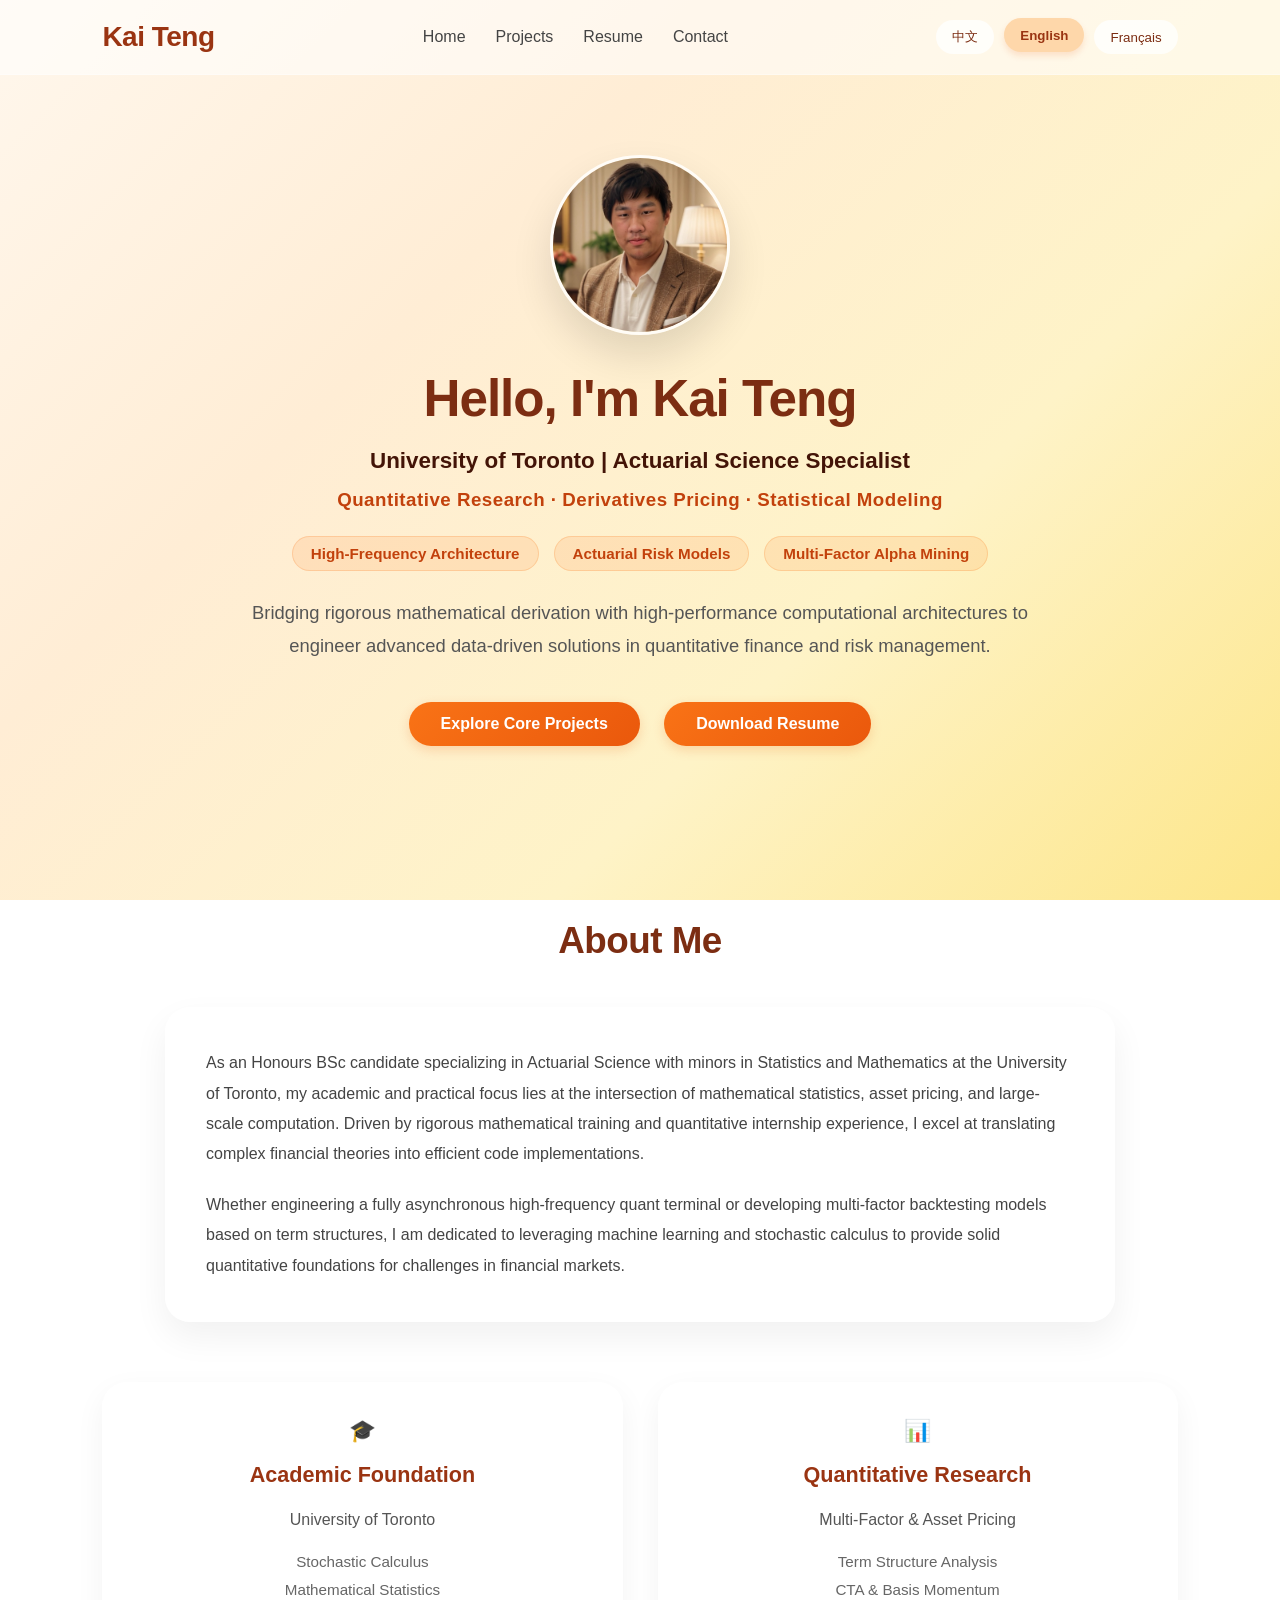
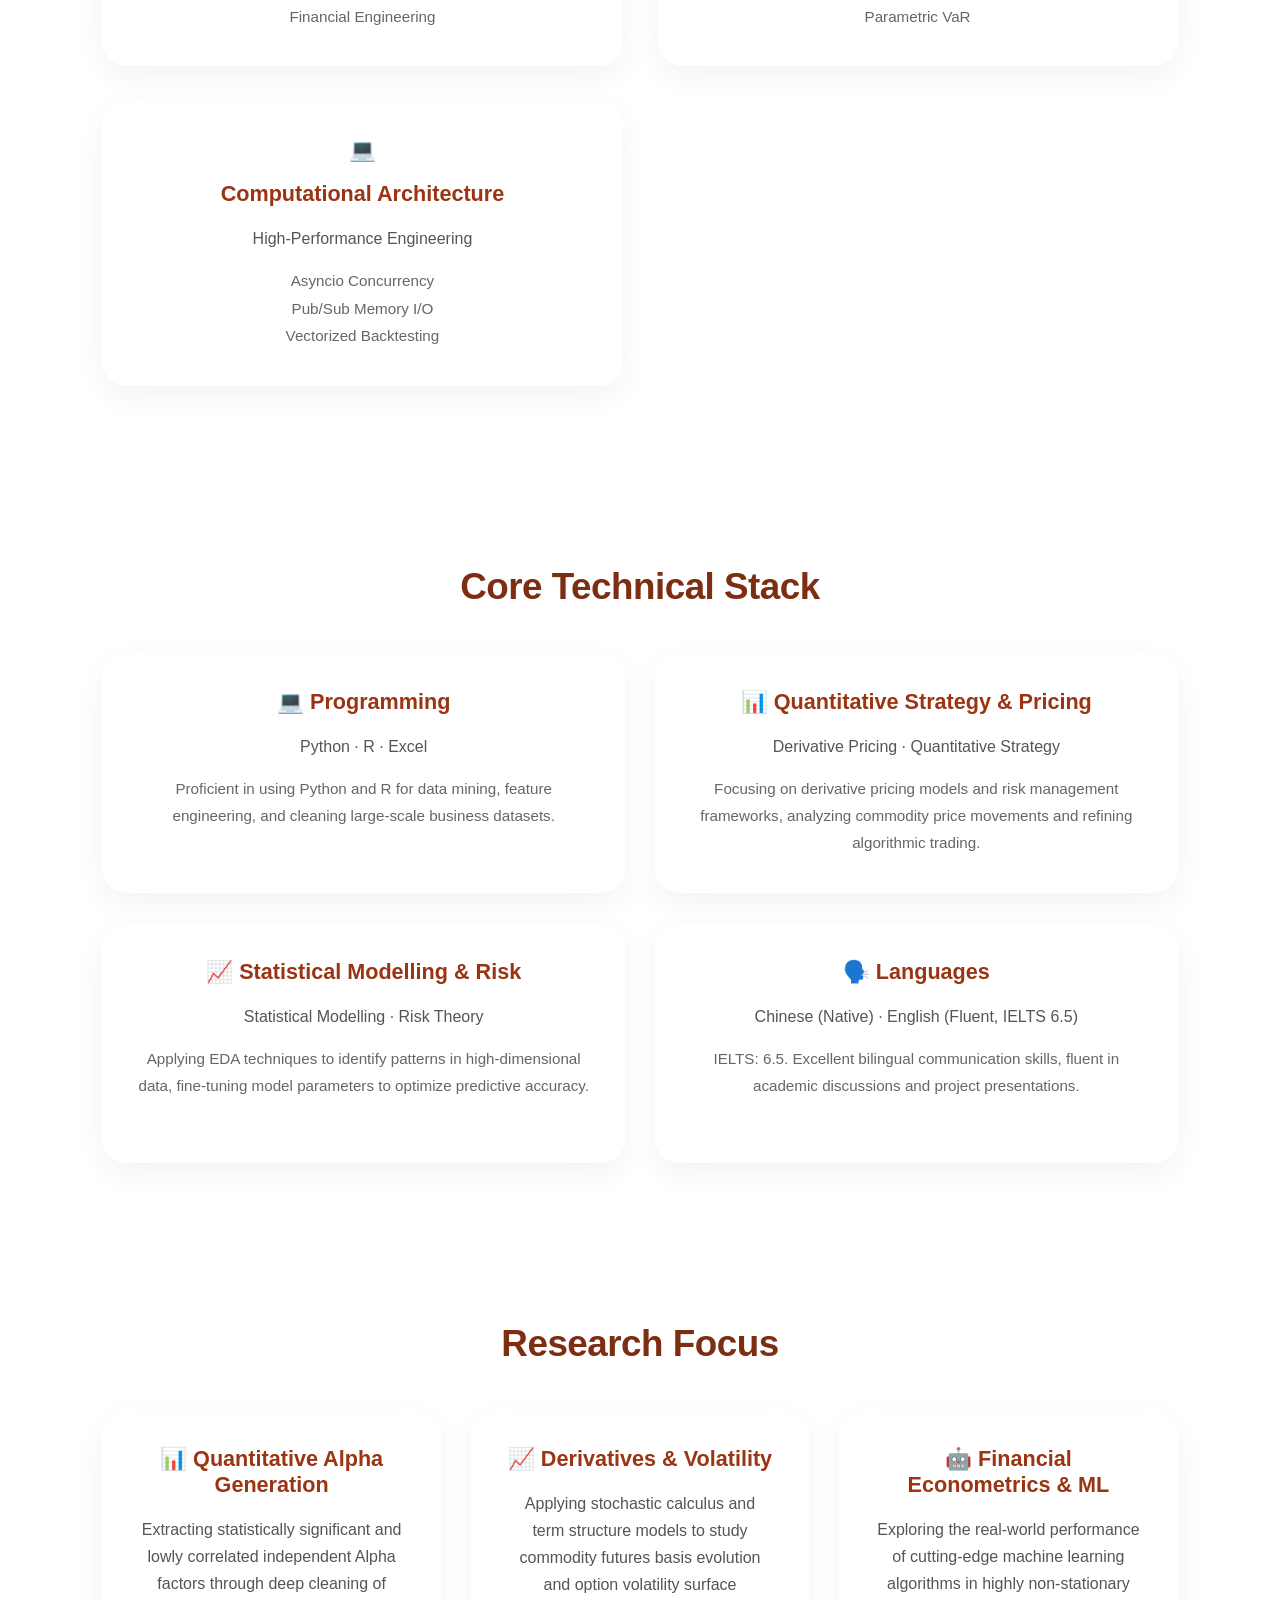
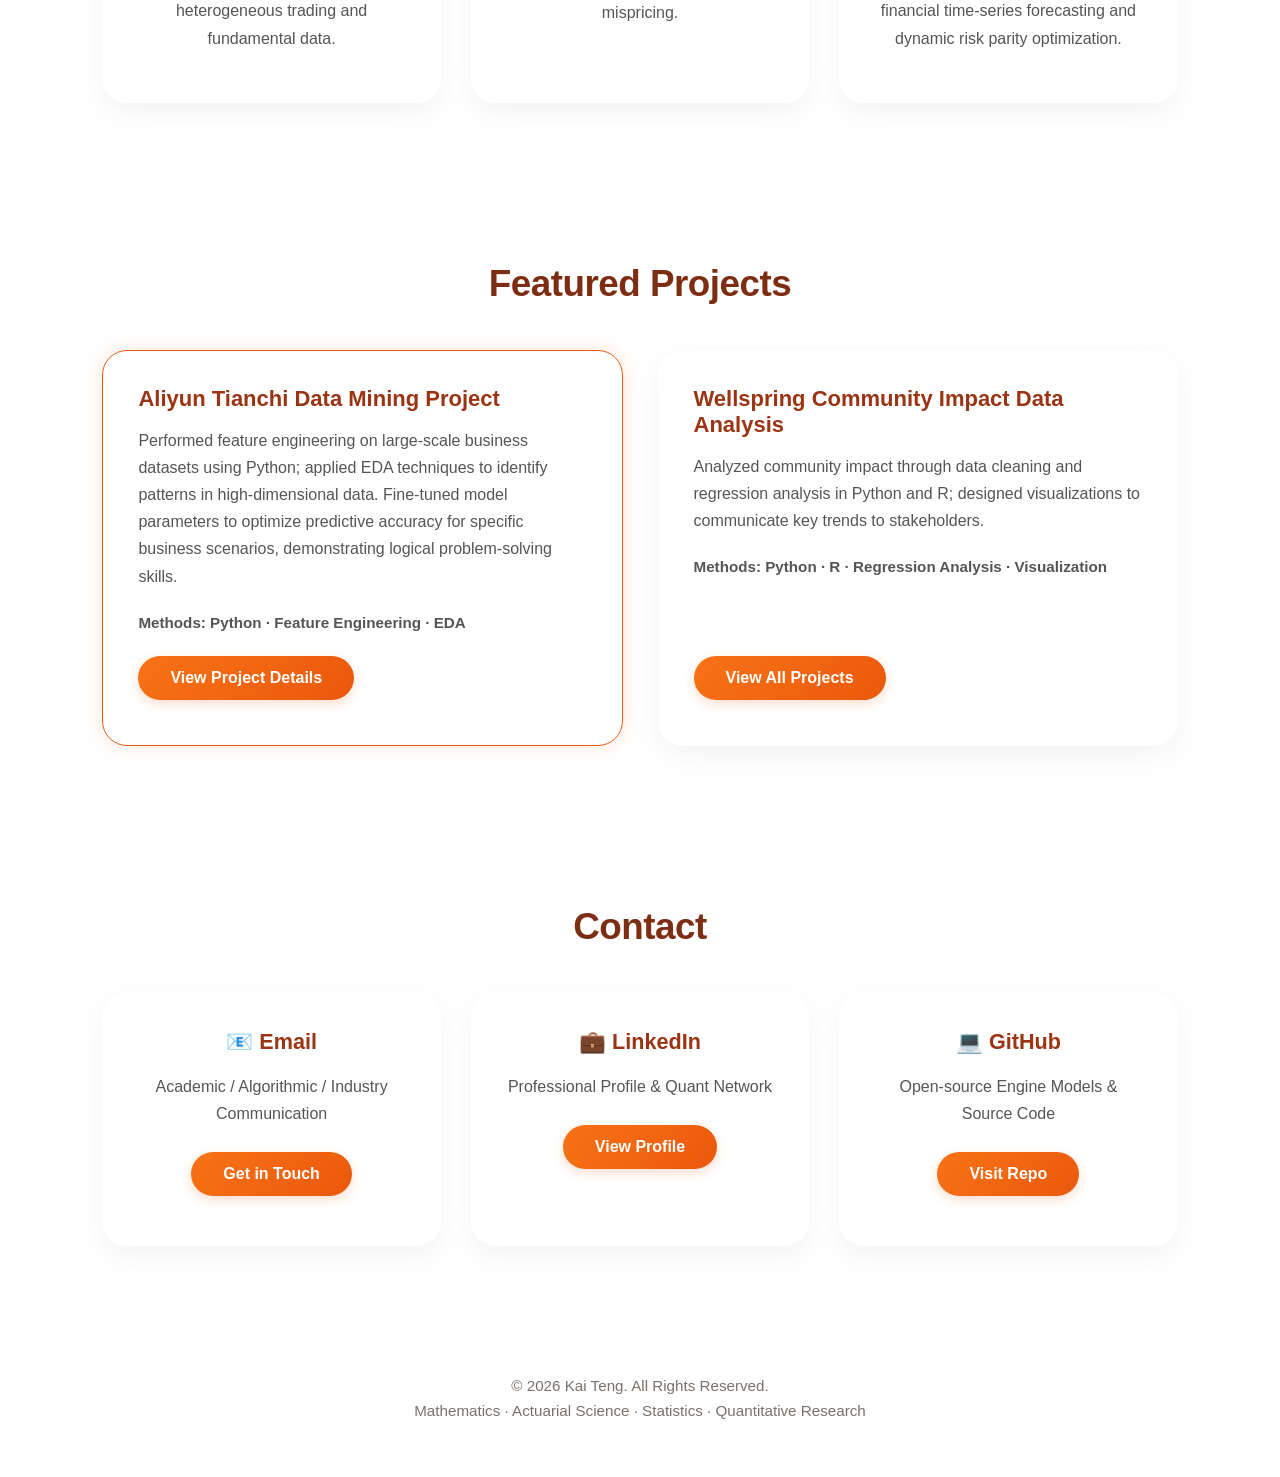
==== commit 138f7a2f: "123" ====
--- a/index.html
+++ b/index.html
@@ -1,278 +1,354 @@
-<!DOCTYPE html>  
-<html lang="en">  
-<head>  
- <meta charset="UTF-8">  
- <meta name="viewport" content="width=device-width, initial-scale=1.0">  
- <title  
- data-cn="滕凯 | 量化与精算作品集"  
- data-en="Kai Teng | Quant & Actuarial Portfolio"  
- data-fr="Kai Teng | Portfolio Quantitatif">  
- Kai Teng | Quant & Actuarial Portfolio  
- </title>  
-  
- <link rel="stylesheet" href="css/style.css">  
- <link rel="stylesheet" href="css/animation.css">  
- <link rel="stylesheet" href="css/responsive.css">  
-</head>  
-  
-<body>  
-  
-<!-- ==========================  
- Navigation  
-=========================== -->  
-<header class="navbar">  
- <div class="logo">Kai Teng</div>  
- <nav>  
- <ul class="nav-links">  
- <li><a href="index.html" data-cn="首页" data-en="Home" data-fr="Accueil">Home</a></li>  
- <li><a href="projects.html" data-cn="项目" data-en="Projects" data-fr="Projets">Projects</a></li>  
- <li><a href="resume.html" data-cn="简历" data-en="Resume" data-fr="CV">Resume</a></li>  
- <li><a href="contact.html" data-cn="联系" data-en="Contact" data-fr="Contact">Contact</a></li>  
- </ul>  
- </nav>  
- <div class="language-switch">  
- <button onclick="changeLanguage('cn')">中文</button>  
- <button onclick="changeLanguage('en')">English</button>  
- <button onclick="changeLanguage('fr')">Français</button>  
- </div>  
-</header>  
-  
-<!-- ==========================  
- Hero Section  
-=========================== -->  
-<section class="hero reveal">  
- <div class="hero-content">  
- <img src="images/avatar.png" alt="Kai Teng" class="profile-img avatar-float">  
-   
-<h1 class="hero-title"  
- data-cn="你好，我是滕凯"  
- data-en="Hello, I'm Kai Teng"  
- data-fr="Bonjour, je suis Kai Teng">  
- Hello, I'm Kai Teng  
- </h1>  
-  
- <h2 class="hero-subtitle"  
- data-cn="多伦多大学 | 精算学专修学者"  
- data-en="University of Toronto | Actuarial Science Specialist"  
- data-fr="Université de Toronto | Spécialiste en Actuariat">  
- University of Toronto | Actuarial Science Specialist
- </h2>  
-  
- <h3 class="hero-field"  
- data-cn="量化研究 · 衍生品定价 · 统计建模"  
- data-en="Quantitative Research · Derivatives Pricing · Statistical Modeling"  
- data-fr="Recherche Quantitative · Tarification des Dérivés · Modélisation Statistique">  
- Quantitative Research · Derivatives Pricing · Statistical Modeling  
- </h3>  
-  
- <div class="hero-interests">  
- <p data-cn="高频系统架构" data-en="High-Frequency Architecture" data-fr="Architecture Haute Fréquence">High-Frequency Architecture</p>  
- <p data-cn="精算风控模型" data-en="Actuarial Risk Models" data-fr="Modèles de Risque Actuariel">Actuarial Risk Models</p>  
- <p data-cn="多因子 Alpha 挖掘" data-en="Multi-Factor Alpha Mining" data-fr="Génération d'Alpha">Multi-Factor Alpha Mining</p>  
- </div>  
-  
- <p class="hero-description"  
- data-cn="深度融合严谨的数理推导与高效的计算底层，致力于在量化金融与风险管理领域构建先进的数据驱动工程解决方案。"  
- data-en="Bridging rigorous mathematical derivation with high-performance computational architectures to engineer advanced data-driven solutions in quantitative finance and risk management."  
- data-fr="Alliant dérivations mathématiques rigoureuses et architectures de calcul haute performance pour concevoir des solutions en finance quantitative.">  
- Bridging rigorous mathematical derivation with high-performance computational architectures to engineer advanced data-driven solutions in quantitative finance and risk management.  
- </p>  
-  
- <div class="hero-buttons">  
- <a href="projects.html" class="btn glow-button"  
- data-cn="探索核心项目"  
- data-en="Explore Core Projects"  
- data-fr="Explorer les Projets">  
- Explore Core Projects  
- </a>  
- <a href="assets/documents/resume.pdf" target="_blank" class="btn"  
- data-cn="下载完整简历"  
- data-en="Download Resume"  
- data-fr="Télécharger le CV">  
- Download Resume  
- </a>  
- </div>  
- </div>  
-</section>  
-  
-<!-- ==========================  
- About Me  
-=========================== -->  
-<section class="about reveal">  
- <h2 class="section-title" data-cn="关于我" data-en="About Me" data-fr="À Propos de Moi">About Me</h2>  
-  
- <div class="info-box">  
- <p data-cn="作为多伦多大学精算学专修、统计学与数学双辅修的荣誉理学士候选人，我的学术与实践核心聚焦于数据挖掘、资产定价与大规模计算的交叉领域。在严谨的精算训练与数据分析经验的驱动下，我擅长将复杂的金融与统计理论转化为高效的代码实现。"  
- data-en="As an Honours BSc candidate specializing in Actuarial Science with minors in Statistics and Mathematics at the University of Toronto, my academic and practical focus lies at the intersection of data mining, asset pricing, and large-scale computation. Driven by rigorous actuarial training and data analysis experience, I excel at translating complex financial and statistical theories into efficient code implementations."  
- data-fr="En tant que candidat au BSc spécialisé en Actuariat avec des mineures en Statistiques et Mathématiques à l'Université de Toronto, mon expertise se situe à l'intersection de l'exploration de données, de l'évaluation des actifs et du calcul à grande échelle.">  
- As an Honours BSc candidate specializing in Actuarial Science with minors in Statistics and Mathematics at the University of Toronto, my academic and practical focus lies at the intersection of data mining, asset pricing, and large-scale computation. Driven by rigorous actuarial training and data analysis experience, I excel at translating complex financial and statistical theories into efficient code implementations.  
- </p>  
- <p data-cn="无论是构建全异步的高频量化终端，还是开发基于期限结构的多因子回测模型，我都致力于运用前沿的机器学习算法与随机微积分理论，为金融市场中的挑战提供坚实的量化依据。"  
- data-en="Whether engineering a fully asynchronous high-frequency quant terminal or developing multi-factor backtesting models based on term structures, I am dedicated to leveraging machine learning and stochastic calculus to provide solid quantitative foundations for challenges in financial markets."  
- data-fr="Qu'il s'agisse d'ingénierie d'un terminal quantitatif asynchrone ou du développement de modèles de backtesting multi-facteurs, je m'engage à utiliser le machine learning et le calcul stochastique pour relever les défis financiers.">  
- Whether engineering a fully asynchronous high-frequency quant terminal or developing multi-factor backtesting models based on term structures, I am dedicated to leveraging machine learning and stochastic calculus to provide solid quantitative foundations for challenges in financial markets.  
- </p>  
- </div>  
-  
- <div class="projects-grid about-grid">  
- <div class="card">  
- <h3>🎓</h3>  
- <h3 data-cn="学术积淀" data-en="Academic Foundation" data-fr="Fondation Académique">Academic Foundation</h3>  
- <p>University of Toronto</p>  
- <span data-cn="随机微积分<br>数理统计<br>金融工程"  
- data-en="Stochastic Calculus<br>Mathematical Statistics<br>Financial Engineering"  
- data-fr="Calcul Stochastique<br>Statistiques Mathématiques<br>Ingénierie Financière">  
- Stochastic Calculus<br>Mathematical Statistics<br>Financial Engineering  
- </span>  
- </div>  
-  
- <div class="card">  
- <h3>📊</h3>  
- <h3 data-cn="量化研究" data-en="Quantitative Research" data-fr="Recherche Quantitative">Quantitative Research</h3>  
- <p data-cn="多因子与资产定价" data-en="Multi-Factor & Asset Pricing" data-fr="Multi-Facteurs & Tarification">Multi-Factor & Asset Pricing</p>  
- <span data-cn="期限结构分析<br>CTA 与基差动量<br>参数化 VaR 风控"  
- data-en="Term Structure Analysis<br>CTA & Basis Momentum<br>Parametric VaR"  
- data-fr="Analyse de Structure par Terme<br>CTA & Momentum de Base<br>VaR Paramétrique">  
- Term Structure Analysis<br>CTA & Basis Momentum<br>Parametric VaR  
- </span>  
- </div>  
-  
- <div class="card">  
- <h3>💻</h3>  
- <h3 data-cn="底层计算架构" data-en="Computational Architecture" data-fr="Architecture de Calcul">Computational Architecture</h3>  
- <p data-cn="高性能工程实现" data-en="High-Performance Engineering" data-fr="Ingénierie Haute Performance">High-Performance Engineering</p>  
- <span data-cn="Asyncio 并发网关<br>Pub/Sub 内存通信<br>向量化矩阵回测"  
- data-en="Asyncio Concurrency<br>Pub/Sub Memory I/O<br>Vectorized Backtesting"  
- data-fr="Concurrence Asyncio<br>E/S en Mémoire Pub/Sub<br>Backtesting Vectorisé">  
- Asyncio Concurrency<br>Pub/Sub Memory I/O<br>Vectorized Backtesting  
- </span>  
- </div>  
- </div>  
-</section>  
-  
-<!-- ==========================  
- Technical Skills (Updated from Resume) 
-=========================== -->  
+<!DOCTYPE html>
+<html lang="en">
+<head>
+    <meta charset="UTF-8">
+    <meta name="viewport" content="width=device-width, initial-scale=1.0">
+    <title
+        data-cn="滕凯 | 量化与精算作品集"
+        data-en="Kai Teng | Quant & Actuarial Portfolio"
+        data-fr="Kai Teng | Portfolio Quantitatif">
+        Kai Teng | Quant & Actuarial Portfolio
+    </title>
+
+    <link rel="stylesheet" href="css/style.css">
+    <link rel="stylesheet" href="css/animation.css">
+    <link rel="stylesheet" href="css/responsive.css">
+</head>
+
+<body>
+
+<!-- ==========================
+     Navigation
+=========================== -->
+<header class="navbar">
+    <div class="logo">Kai Teng</div>
+    <nav>
+        <ul class="nav-links">
+            <li><a href="index.html" data-cn="首页" data-en="Home" data-fr="Accueil">Home</a></li>
+            <li><a href="projects.html" data-cn="项目" data-en="Projects" data-fr="Projets">Projects</a></li>
+            <li><a href="resume.html" data-cn="简历" data-en="Resume" data-fr="CV">Resume</a></li>
+            <li><a href="contact.html" data-cn="联系" data-en="Contact" data-fr="Contact">Contact</a></li>
+        </ul>
+    </nav>
+    <div class="language-switch">
+        <button onclick="changeLanguage('cn')">中文</button>
+        <button onclick="changeLanguage('en')">English</button>
+        <button onclick="changeLanguage('fr')">Français</button>
+    </div>
+</header>
+
+<!-- ==========================
+     Hero Section
+=========================== -->
+<section class="hero reveal">
+    <div class="hero-content">
+        <img src="images/avatar.png" alt="Kai Teng" class="profile-img avatar-float">
+        
+        <h1 class="hero-title"
+            data-cn="你好，我是滕凯"
+            data-en="Hello, I'm Kai Teng"
+            data-fr="Bonjour, je suis Kai Teng">
+            Hello, I'm Kai Teng
+        </h1>
+
+        <h2 class="hero-subtitle"
+            data-cn="多伦多大学 | 精算学专修学者"
+            data-en="University of Toronto | Actuarial Science Specialist"
+            data-fr="Université de Toronto | Spécialiste en Actuariat">
+            University of Toronto | Actuarial Science Specialist
+        </h2>
+
+        <h3 class="hero-field"
+            data-cn="量化研究 · 衍生品定价 · 统计建模"
+            data-en="Quantitative Research · Derivatives Pricing · Statistical Modeling"
+            data-fr="Recherche Quantitative · Tarification des Dérivés · Modélisation Statistique">
+            Quantitative Research · Derivatives Pricing · Statistical Modeling
+        </h3>
+
+        <div class="hero-interests">
+            <p data-cn="高频系统架构" data-en="High-Frequency Architecture" data-fr="Architecture Haute Fréquence">High-Frequency Architecture</p>
+            <p data-cn="精算风控模型" data-en="Actuarial Risk Models" data-fr="Modèles de Risque Actuariel">Actuarial Risk Models</p>
+            <p data-cn="多因子 Alpha 挖掘" data-en="Multi-Factor Alpha Mining" data-fr="Génération d'Alpha">Multi-Factor Alpha Mining</p>
+        </div>
+
+        <p class="hero-description"
+            data-cn="深度融合严谨的数理推导与高效的计算底层，致力于在量化金融与风险管理领域构建先进的数据驱动工程解决方案。"
+            data-en="Bridging rigorous mathematical derivation with high-performance computational architectures to engineer advanced data-driven solutions in quantitative finance and risk management."
+            data-fr="Alliant dérivations mathématiques rigoureuses et architectures de calcul haute performance pour concevoir des solutions en finance quantitative.">
+            Bridging rigorous mathematical derivation with high-performance computational architectures to engineer advanced data-driven solutions in quantitative finance and risk management.
+        </p>
+
+        <div class="hero-buttons">
+            <a href="projects.html" class="btn glow-button"
+               data-cn="探索核心项目"
+               data-en="Explore Core Projects"
+               data-fr="Explorer les Projets">
+                Explore Core Projects
+            </a>
+            <a href="assets/documents/resume.pdf" target="_blank" class="btn"
+               data-cn="下载完整简历"
+               data-en="Download Resume"
+               data-fr="Télécharger le CV">
+                Download Resume
+            </a>
+        </div>
+    </div>
+</section>
+
+<!-- ==========================
+     About Me
+=========================== -->
+<section class="about reveal">
+    <h2 class="section-title" data-cn="关于我" data-en="About Me" data-fr="À Propos de Moi">About Me</h2>
+
+    <div class="info-box">
+        <p data-cn="作为多伦多大学精算学专修、统计学与数学双辅修的理学士候选人，我的学术与实践核心聚焦于数理统计、资产定价与大规模数据计算的交叉领域。在严谨的数学训练与量化实习经验的驱动下，我擅长将复杂的金融理论转化为高效的代码实现。"
+           data-en="As an Honours BSc candidate specializing in Actuarial Science with minors in Statistics and Mathematics at the University of Toronto, my academic and practical focus lies at the intersection of mathematical statistics, asset pricing, and large-scale computation. Driven by rigorous mathematical training and quantitative internship experience, I excel at translating complex financial theories into efficient code implementations."
+           data-fr="En tant que candidat au BSc spécialisé en Actuariat avec des mineures en Statistiques et Mathématiques à l'Université de Toronto, mon expertise se situe à l'intersection des statistiques mathématiques, de l'évaluation des actifs et du calcul à grande échelle.">
+           As an Honours BSc candidate specializing in Actuarial Science with minors in Statistics and Mathematics at the University of Toronto, my academic and practical focus lies at the intersection of mathematical statistics, asset pricing, and large-scale computation. Driven by rigorous mathematical training and quantitative internship experience, I excel at translating complex financial theories into efficient code implementations.
+        </p>
+        <p data-cn="无论是构建全异步的高频量化终端，还是开发基于期限结构的多因子回测模型，我都致力于运用前沿的机器学习算法与随机微积分理论，为金融市场中的挑战提供坚实的量化依据。"
+           data-en="Whether engineering a fully asynchronous high-frequency quant terminal or developing multi-factor backtesting models based on term structures, I am dedicated to leveraging machine learning and stochastic calculus to provide solid quantitative foundations for challenges in financial markets."
+           data-fr="Qu'il s'agisse d'ingénierie d'un terminal quantitatif asynchrone ou du développement de modèles de backtesting multi-facteurs, je m'engage à utiliser le machine learning et le calcul stochastique pour relever les défis financiers.">
+           Whether engineering a fully asynchronous high-frequency quant terminal or developing multi-factor backtesting models based on term structures, I am dedicated to leveraging machine learning and stochastic calculus to provide solid quantitative foundations for challenges in financial markets.
+        </p>
+    </div>
+
+    <div class="projects-grid about-grid">
+        <div class="card">
+            <h3>🎓</h3>
+            <h3 data-cn="学术积淀" data-en="Academic Foundation" data-fr="Fondation Académique">Academic Foundation</h3>
+            <p>University of Toronto</p>
+            <span data-cn="随机微积分<br>数理统计<br>金融工程"
+                  data-en="Stochastic Calculus<br>Mathematical Statistics<br>Financial Engineering"
+                  data-fr="Calcul Stochastique<br>Statistiques Mathématiques<br>Ingénierie Financière">
+                  Stochastic Calculus<br>Mathematical Statistics<br>Financial Engineering
+            </span>
+        </div>
+
+        <div class="card">
+            <h3>📊</h3>
+            <h3 data-cn="量化研究" data-en="Quantitative Research" data-fr="Recherche Quantitative">Quantitative Research</h3>
+            <p data-cn="多因子与资产定价" data-en="Multi-Factor & Asset Pricing" data-fr="Multi-Facteurs & Tarification">Multi-Factor & Asset Pricing</p>
+            <span data-cn="期限结构分析<br>CTA 与基差动量<br>参数化 VaR 风控"
+                  data-en="Term Structure Analysis<br>CTA & Basis Momentum<br>Parametric VaR"
+                  data-fr="Analyse de Structure par Terme<br>CTA & Momentum de Base<br>VaR Paramétrique">
+                  Term Structure Analysis<br>CTA & Basis Momentum<br>Parametric VaR
+            </span>
+        </div>
+
+        <div class="card">
+            <h3>💻</h3>
+            <h3 data-cn="底层计算架构" data-en="Computational Architecture" data-fr="Architecture de Calcul">Computational Architecture</h3>
+            <p data-cn="高性能工程实现" data-en="High-Performance Engineering" data-fr="Ingénierie Haute Performance">High-Performance Engineering</p>
+            <span data-cn="Asyncio 并发网关<br>Pub/Sub 内存通信<br>向量化矩阵回测"
+                  data-en="Asyncio Concurrency<br>Pub/Sub Memory I/O<br>Vectorized Backtesting"
+                  data-fr="Concurrence Asyncio<br>E/S en Mémoire Pub/Sub<br>Backtesting Vectorisé">
+                  Asyncio Concurrency<br>Pub/Sub Memory I/O<br>Vectorized Backtesting
+            </span>
+        </div>
+    </div>
+</section>
+
+<!-- ==========================
+     Technical Skills
+=========================== -->
 <section class="reveal skills-section">
- <h2 class="section-title" data-cn="核心技术栈" data-en="Core Technical Stack" data-fr="Pile Technique de Base">Core Technical Stack</h2>
- <div class="skills-grid">
- <div class="card skill-card">
- <h3>💻 Programming</h3>
- <p data-cn="Python · R · Excel" data-en="Python · R · Excel" data-fr="Python · R · Excel">Python · R · Excel</p>
- </div>
- <div class="card skill-card">
- <h3>📊 Technical Skills</h3>
- <p data-cn="衍生品定价 · 量化策略 · 统计建模 · 风险理论" data-en="Derivative Pricing · Quantitative Strategy · Statistical Modelling · Risk Theory" data-fr="Tarification des Dérivés · Stratégie Quantitative · Modélisation Statistique · Théorie du Risque">Derivative Pricing · Quantitative Strategy · Statistical Modelling · Risk Theory</p>
- </div>
- <div class="card skill-card">
- <h3>🗣️ Languages</h3>
- <p data-cn="中文 (母语) · 英文 (流利, IELTS 6.5)" data-en="Chinese (Native) · English (Fluent, IELTS 6.5)" data-fr="Chinois (Langue maternelle) · Anglais (Courant, IELTS 6.5)">Chinese (Native) · English (Fluent, IELTS 6.5)</p>
- </div>
- </div>
-</section>
-  
-<!-- ==========================  
- Research Interests  
-=========================== -->  
-<section class="reveal">  
- <h2 class="section-title" data-cn="重点研究领域" data-en="Research Focus" data-fr="Domaines de Recherche">  
- Research Focus  
- </h2>  
-  
- <div class="research-grid">  
- <div class="card research-card">  
- <h3>📊 Quantitative Alpha Generation</h3>  
- <p data-cn="通过深度清洗交易与基本面异构数据，挖掘具备统计显著性且低相关的独立 Alpha 因子。"  
- data-en="Extracting statistically significant and lowly correlated independent Alpha factors through deep cleaning of heterogeneous trading and fundamental data."  
- data-fr="Extraction de facteurs Alpha indépendants et statistiquement significatifs grâce au nettoyage approfondi des données hétérogènes.">  
- Extracting statistically significant and lowly correlated independent Alpha factors through deep cleaning of heterogeneous trading and fundamental data.  
- </p>  
- </div>  
-  
- <div class="card research-card">  
- <h3>📉 Derivatives & Volatility</h3>  
- <p data-cn="利用随机微积分与期限结构模型，研究大宗商品期货基差演变及期权波动率曲面的定价失效机制。"  
- data-en="Applying stochastic calculus and term structure models to study commodity futures basis evolution and option volatility surface mispricing."  
- data-fr="Application du calcul stochastique et des modèles de structure par terme pour étudier l'évolution de la base des contrats à terme.">  
- Applying stochastic calculus and term structure models to study commodity futures basis evolution and option volatility surface mispricing.  
- </p>  
- </div>  
-  
- <div class="card research-card">  
- <h3>🤖 Financial Econometrics & ML</h3>  
- <p data-cn="探索前沿机器学习算法在极度非平稳的金融时序预测与动态风险平价组合优化中的实战表现。"  
- data-en="Exploring the real-world performance of cutting-edge machine learning algorithms in highly non-stationary financial time-series forecasting and dynamic risk parity optimization."  
- data-fr="Exploration des performances des algorithmes d'apprentissage automatique de pointe dans la prévision de séries temporelles financières.">  
- Exploring the real-world performance of cutting-edge machine learning algorithms in highly non-stationary financial time-series forecasting and dynamic risk parity optimization.  
- </p>  
- </div>  
- </div>  
-</section>  
-  
-<!-- ==========================  
- Research Projects (Updated from Resume)
-=========================== -->  
+    <h2 class="section-title" data-cn="核心技术栈" data-en="Core Technical Stack" data-fr="Pile Technique de Base">
+        Core Technical Stack
+    </h2>
+
+    <div class="skills-grid">
+        <div class="card skill-card">
+            <h3>💻 Programming</h3>
+            <p data-cn="Python · R · Excel" data-en="Python · R · Excel" data-fr="Python · R · Excel">Python · R · Excel</p>
+            <span data-cn="精通使用 Python 与 R 进行数据挖掘、特征工程与大规模商业数据集的清洗和处理。"
+                  data-en="Proficient in using Python and R for data mining, feature engineering, and cleaning large-scale business datasets."
+                  data-fr="Compétent dans l'utilisation de Python et R pour l'exploration de données et le nettoyage.">
+                  Proficient in using Python and R for data mining, feature engineering, and cleaning large-scale business datasets.
+            </span>
+        </div>
+
+        <div class="card skill-card">
+            <h3>📊 Quantitative Strategy & Pricing</h3>
+            <p data-cn="衍生品定价 · 量化策略" data-en="Derivative Pricing · Quantitative Strategy" data-fr="Tarification des Dérivés · Stratégie Quantitative">Derivative Pricing · Quantitative Strategy</p>
+            <span data-cn="重点关注衍生品定价模型和风险管理框架，能够分析商品价格走势并完善算法交易决策。"
+                  data-en="Focusing on derivative pricing models and risk management frameworks, analyzing commodity price movements and refining algorithmic trading."
+                  data-fr="Se concentrant sur les modèles de tarification des dérivés et les cadres de gestion des risques.">
+                  Focusing on derivative pricing models and risk management frameworks, analyzing commodity price movements and refining algorithmic trading.
+            </span>
+        </div>
+
+        <div class="card skill-card">
+            <h3>📈 Statistical Modelling & Risk</h3>
+            <p data-cn="统计建模 · 风险理论" data-en="Statistical Modelling · Risk Theory" data-fr="Modélisation Statistique · Théorie du Risque">Statistical Modelling · Risk Theory</p>
+            <span data-cn="应用 EDA 技术识别高维数据中的模式，并微调模型参数以优化特定业务场景的预测准确性。"
+                  data-en="Applying EDA techniques to identify patterns in high-dimensional data, fine-tuning model parameters to optimize predictive accuracy."
+                  data-fr="Application de techniques d'EDA pour identifier des modèles dans des données à haute dimension.">
+                  Applying EDA techniques to identify patterns in high-dimensional data, fine-tuning model parameters to optimize predictive accuracy.
+            </span>
+        </div>
+
+        <div class="card skill-card">
+            <h3>🗣️ Languages</h3>
+            <p data-cn="中文 (Native) · 英文 (Fluent)" data-en="Chinese (Native) · English (Fluent, IELTS 6.5)" data-fr="Chinois (Natif) · Anglais (Courant)">Chinese (Native) · English (Fluent, IELTS 6.5)</p>
+            <span data-cn="雅思 (IELTS): 6.5。具备出色的双语沟通能力，能够流畅地进行学术探讨与项目工作汇报。"
+                  data-en="IELTS: 6.5. Excellent bilingual communication skills, fluent in academic discussions and project presentations."
+                  data-fr="IELTS : 6.5. Excellentes compétences en communication bilingue.">
+                  IELTS: 6.5. Excellent bilingual communication skills, fluent in academic discussions and project presentations.
+            </span>
+        </div>
+    </div>
+</section>
+
+<!-- ==========================
+     Research Interests
+=========================== -->
 <section class="reveal">
- <h2 class="section-title" data-cn="精选研究与工程项目" data-en="Featured Projects" data-fr="Projets en Vedette">Featured Projects</h2>
- <div class="projects-grid">
- <!-- Project 1 -->
- <div class="card project-card">
- <h3 data-cn="Aliyun Tianchi 数据挖掘项目" data-en="Aliyun Tianchi Data Mining Project" data-fr="Projet d'Exploration de Données Aliyun Tianchi">Aliyun Tianchi Data Mining Project</h3>
- <p data-cn="使用 Python 对大规模商业数据集进行特征工程；应用 EDA 技术识别高维数据中的模式。微调模型参数，优化特定业务场景的预测准确性，展现逻辑解决问题能力。" data-en="Performed feature engineering on large-scale business datasets using Python; applied EDA techniques to identify patterns in high-dimensional data. Fine-tuned model parameters to optimize predictive accuracy for specific business scenarios, demonstrating logical problem-solving skills." data-fr="Ingénierie des caractéristiques sur des ensembles de données commerciales à grande échelle à l'aide de Python; application de techniques d'EDA.">Performed feature engineering on large-scale business datasets using Python; applied EDA techniques to identify patterns in high-dimensional data. Fine-tuned model parameters to optimize predictive accuracy for specific business scenarios, demonstrating logical problem-solving skills.</p>
- </div>
- <!-- Project 2 -->
- <div class="card project-card">
- <h3 data-cn="Wellspring 社区影响数据分析" data-en="Wellspring Community Impact Data Analysis" data-fr="Analyse des Données d'Impact Communautaire Wellspring">Wellspring Community Impact Data Analysis</h3>
- <p data-cn="使用 Python 和 R 通过数据清理和回归分析来分析社区影响；设计可视化图表，向利益相关者传达关键趋势。" data-en="Analyzed community impact through data cleaning and regression analysis in Python and R; designed visualizations to communicate key trends to stakeholders." data-fr="Analyse de l'impact communautaire grâce au nettoyage des données et à l'analyse de régression en Python et R.">Analyzed community impact through data cleaning and regression analysis in Python and R; designed visualizations to communicate key trends to stakeholders.</p>
- </div>
- </div>
-</section> 
-  
-<!-- ==========================  
- Contact  
-=========================== -->  
-<section class="reveal">  
- <h2 class="section-title" data-cn="联系通道" data-en="Contact" data-fr="Contact">Contact</h2>  
-  
- <div class="contact-grid">  
- <div class="card contact-card">  
- <h3 data-cn="📧 核心邮箱" data-en="📧 Email" data-fr="📧 Email">📧 Email</h3>  
- <p data-cn="学术探讨 / 算法交流 / 行业沟通" data-en="Academic / Algorithmic / Industry Communication" data-fr="Communication académique / Industrie">Academic / Algorithmic / Industry Communication</p>  
- <a href="contact.html" class="btn" data-cn="发送邮件" data-en="Get in Touch" data-fr="Contacter">Get in Touch</a>  
- </div>  
-  
- <div class="card contact-card">  
- <h3 data-cn="💼 领英档案" data-en="💼 LinkedIn" data-fr="💼 LinkedIn">💼 LinkedIn</h3>  
- <p data-cn="职业履历与全球量化网络" data-en="Professional Profile & Quant Network" data-fr="Profil Professionnel & Réseau">Professional Profile & Quant Network</p>  
- <a href="contact.html" class="btn" data-cn="查看主页" data-en="View Profile" data-fr="Voir le profil">View Profile</a>  
- </div>  
-  
- <div class="card contact-card">  
- <h3 data-cn="💻 GitHub" data-en="💻 GitHub" data-fr="💻 GitHub">💻 GitHub</h3>  
- <p data-cn="开源引擎模型与工程底层代码" data-en="Open-source Engine Models & Source Code" data-fr="Modèles Open-source & Code Source">Open-source Engine Models & Source Code</p>  
- <a href="contact.html" class="btn" data-cn="访问仓库" data-en="Visit Repo" data-fr="Visiter le dépôt">Visit Repo</a>  
- </div>  
- </div>  
-</section>  
-  
-<!-- ==========================  
- Footer  
-=========================== -->  
-<footer>  
- <p>© 2026 Kai Teng. All Rights Reserved.</p>  
- <p data-cn="数学 · 精算科学 · 统计 · 量化研究"  
- data-en="Mathematics · Actuarial Science · Statistics · Quantitative Research"  
- data-fr="Mathématiques · Actuariat · Statistiques · Recherche Quantitative">  
- Mathematics · Actuarial Science · Statistics · Quantitative Research  
- </p>  
-</footer>  
-  
-<!-- ==========================  
- JavaScript  
-=========================== -->  
-<script src="js/language.js"></script>  
-<script src="js/reveal.js"></script>  
-<script src="js/effects.js"></script>  
+    <h2 class="section-title" data-cn="重点研究领域" data-en="Research Focus" data-fr="Domaines de Recherche">
+        Research Focus
+    </h2>
+
+    <div class="research-grid">
+        <div class="card research-card">
+            <h3>📊 Quantitative Alpha Generation</h3>
+            <p data-cn="通过深度清洗交易与基本面异构数据，挖掘具备统计显著性且低相关的独立 Alpha 因子。"
+               data-en="Extracting statistically significant and lowly correlated independent Alpha factors through deep cleaning of heterogeneous trading and fundamental data."
+               data-fr="Extraction de facteurs Alpha indépendants et statistiquement significatifs grâce au nettoyage approfondi des données hétérogènes.">
+               Extracting statistically significant and lowly correlated independent Alpha factors through deep cleaning of heterogeneous trading and fundamental data.
+            </p>
+        </div>
+
+        <div class="card research-card">
+            <h3>📈 Derivatives & Volatility</h3>
+            <p data-cn="利用随机微积分与期限结构模型，研究大宗商品期货基差演变及期权波动率曲面的定价失效机制。"
+               data-en="Applying stochastic calculus and term structure models to study commodity futures basis evolution and option volatility surface mispricing."
+               data-fr="Application du calcul stochastique et des modèles de structure par terme pour étudier l'évolution de la base des contrats à terme.">
+               Applying stochastic calculus and term structure models to study commodity futures basis evolution and option volatility surface mispricing.
+            </p>
+        </div>
+
+        <div class="card research-card">
+            <h3>🤖 Financial Econometrics & ML</h3>
+            <p data-cn="探索前沿机器学习算法在极度非平稳的金融时序预测与动态风险平价组合优化中的实战表现。"
+               data-en="Exploring the real-world performance of cutting-edge machine learning algorithms in highly non-stationary financial time-series forecasting and dynamic risk parity optimization."
+               data-fr="Exploration des performances des algorithmes d'apprentissage automatique de pointe dans la prévision de séries temporelles financières.">
+               Exploring the real-world performance of cutting-edge machine learning algorithms in highly non-stationary financial time-series forecasting and dynamic risk parity optimization.
+            </p>
+        </div>
+    </div>
+</section>
+
+<!-- ==========================
+     Research Projects (同步至最新硬核项目)
+=========================== -->
+<section class="reveal">
+    <h2 class="section-title" data-cn="精选研究与工程项目" data-en="Featured Projects" data-fr="Projets en Vedette">
+        Featured Projects
+    </h2>
+
+    <div class="projects-grid">
+        <!-- Project 1: Aliyun Tianchi -->
+        <div class="card project-card" style="border: 1px solid #ea580c; box-shadow: 0 0 20px rgba(234, 88, 12, 0.15);">
+            <h3 data-cn="Aliyun Tianchi 数据挖掘项目"
+                data-en="Aliyun Tianchi Data Mining Project"
+                data-fr="Projet d'Exploration de Données Aliyun Tianchi">
+                Aliyun Tianchi Data Mining Project
+            </h3>
+            <p data-cn="使用 Python 对大规模商业数据集进行特征工程；应用 EDA 技术识别高维数据中的模式。微调模型参数，优化特定业务场景的预测准确性，展现逻辑解决问题能力。"
+               data-en="Performed feature engineering on large-scale business datasets using Python; applied EDA techniques to identify patterns in high-dimensional data. Fine-tuned model parameters to optimize predictive accuracy for specific business scenarios, demonstrating logical problem-solving skills."
+               data-fr="Ingénierie des caractéristiques sur des ensembles de données commerciales à grande échelle à l'aide de Python; application de techniques d'EDA.">
+               Performed feature engineering on large-scale business datasets using Python; applied EDA techniques to identify patterns in high-dimensional data. Fine-tuned model parameters to optimize predictive accuracy for specific business scenarios, demonstrating logical problem-solving skills.
+            </p>
+            <p class="project-method"
+               data-cn="方法：Python · 特征工程 · EDA"
+               data-en="Methods: Python · Feature Engineering · EDA"
+               data-fr="Méthodes : Python · Ingénierie des Caractéristiques · EDA">
+               Methods: Python · Feature Engineering · EDA
+            </p>
+            <!-- 引导直接去专属落地页 -->
+            <a href="projects.html" class="btn" style="background: linear-gradient(135deg, #f97316, #ea580c); color: white;"
+               data-cn="查看项目详情"
+               data-en="View Project Details"
+               data-fr="Voir les détails">
+                View Project Details
+            </a>
+        </div>
+
+        <!-- Project 2: Wellspring -->
+        <div class="card project-card">
+            <h3 data-cn="Wellspring 社区影响数据分析"
+                data-en="Wellspring Community Impact Data Analysis"
+                data-fr="Analyse des Données d'Impact Communautaire Wellspring">
+                Wellspring Community Impact Data Analysis
+            </h3>
+            <p data-cn="使用 Python 和 R 通过数据清理和回归分析来分析社区影响；设计可视化图表，向利益相关者传达关键趋势。"
+               data-en="Analyzed community impact through data cleaning and regression analysis in Python and R; designed visualizations to communicate key trends to stakeholders."
+               data-fr="Analyse de l'impact communautaire grâce au nettoyage des données et à l'analyse de régression en Python et R.">
+               Analyzed community impact through data cleaning and regression analysis in Python and R; designed visualizations to communicate key trends to stakeholders.
+            </p>
+            <p class="project-method"
+               data-cn="方法：Python · R · 回归分析 · 数据可视化"
+               data-en="Methods: Python · R · Regression Analysis · Visualization"
+               data-fr="Méthodes : Nettoyage de données · Analyse de régression">
+               Methods: Python · R · Regression Analysis · Visualization
+            </p>
+            <a href="projects.html" class="btn"
+               data-cn="浏览所有项目"
+               data-en="View All Projects"
+               data-fr="Voir tous les projets">
+                View All Projects
+            </a>
+        </div>
+    </div>
+</section>
+
+<!-- ==========================
+     Contact
+=========================== -->
+<section class="reveal">
+    <h2 class="section-title" data-cn="联系通道" data-en="Contact" data-fr="Contact">Contact</h2>
+
+    <div class="contact-grid">
+        <div class="card contact-card">
+            <h3 data-cn="📧 核心邮箱" data-en="📧 Email" data-fr="📧 Email">📧 Email</h3>
+            <p data-cn="学术探讨 / 算法交流 / 行业沟通" data-en="Academic / Algorithmic / Industry Communication" data-fr="Communication académique / Industrie">Academic / Algorithmic / Industry Communication</p>
+            <a href="contact.html" class="btn" data-cn="发送邮件" data-en="Get in Touch" data-fr="Contacter">Get in Touch</a>
+        </div>
+
+        <div class="card contact-card">
+            <h3 data-cn="💼 领英档案" data-en="💼 LinkedIn" data-fr="💼 LinkedIn">💼 LinkedIn</h3>
+            <p data-cn="职业履历与全球量化网络" data-en="Professional Profile & Quant Network" data-fr="Profil Professionnel & Réseau">Professional Profile & Quant Network</p>
+            <a href="contact.html" class="btn" data-cn="查看主页" data-en="View Profile" data-fr="Voir le profil">View Profile</a>
+        </div>
+
+        <div class="card contact-card">
+            <h3 data-cn="💻 GitHub" data-en="💻 GitHub" data-fr="💻 GitHub">💻 GitHub</h3>
+            <p data-cn="开源引擎模型与工程底层代码" data-en="Open-source Engine Models & Source Code" data-fr="Modèles Open-source & Code Source">Open-source Engine Models & Source Code</p>
+            <a href="contact.html" class="btn" data-cn="访问仓库" data-en="Visit Repo" data-fr="Visiter le dépôt">Visit Repo</a>
+        </div>
+    </div>
+</section>
+
+<!-- ==========================
+     Footer
+=========================== -->
+<footer>
+    <p>© 2026 Kai Teng. All Rights Reserved.</p>
+    <p data-cn="数学 · 精算科学 · 统计 · 量化研究"
+       data-en="Mathematics · Actuarial Science · Statistics · Quantitative Research"
+       data-fr="Mathématiques · Actuariat · Statistiques · Recherche Quantitative">
+        Mathematics · Actuarial Science · Statistics · Quantitative Research
+    </p>
+</footer>
+
+<!-- ==========================
+     JavaScript
+=========================== -->
+<script src="js/language.js"></script>
+<script src="js/reveal.js"></script>
+<script src="js/effects.js"></script>
+<script src="js/main.js"></script>
 
 </body>
 </html>
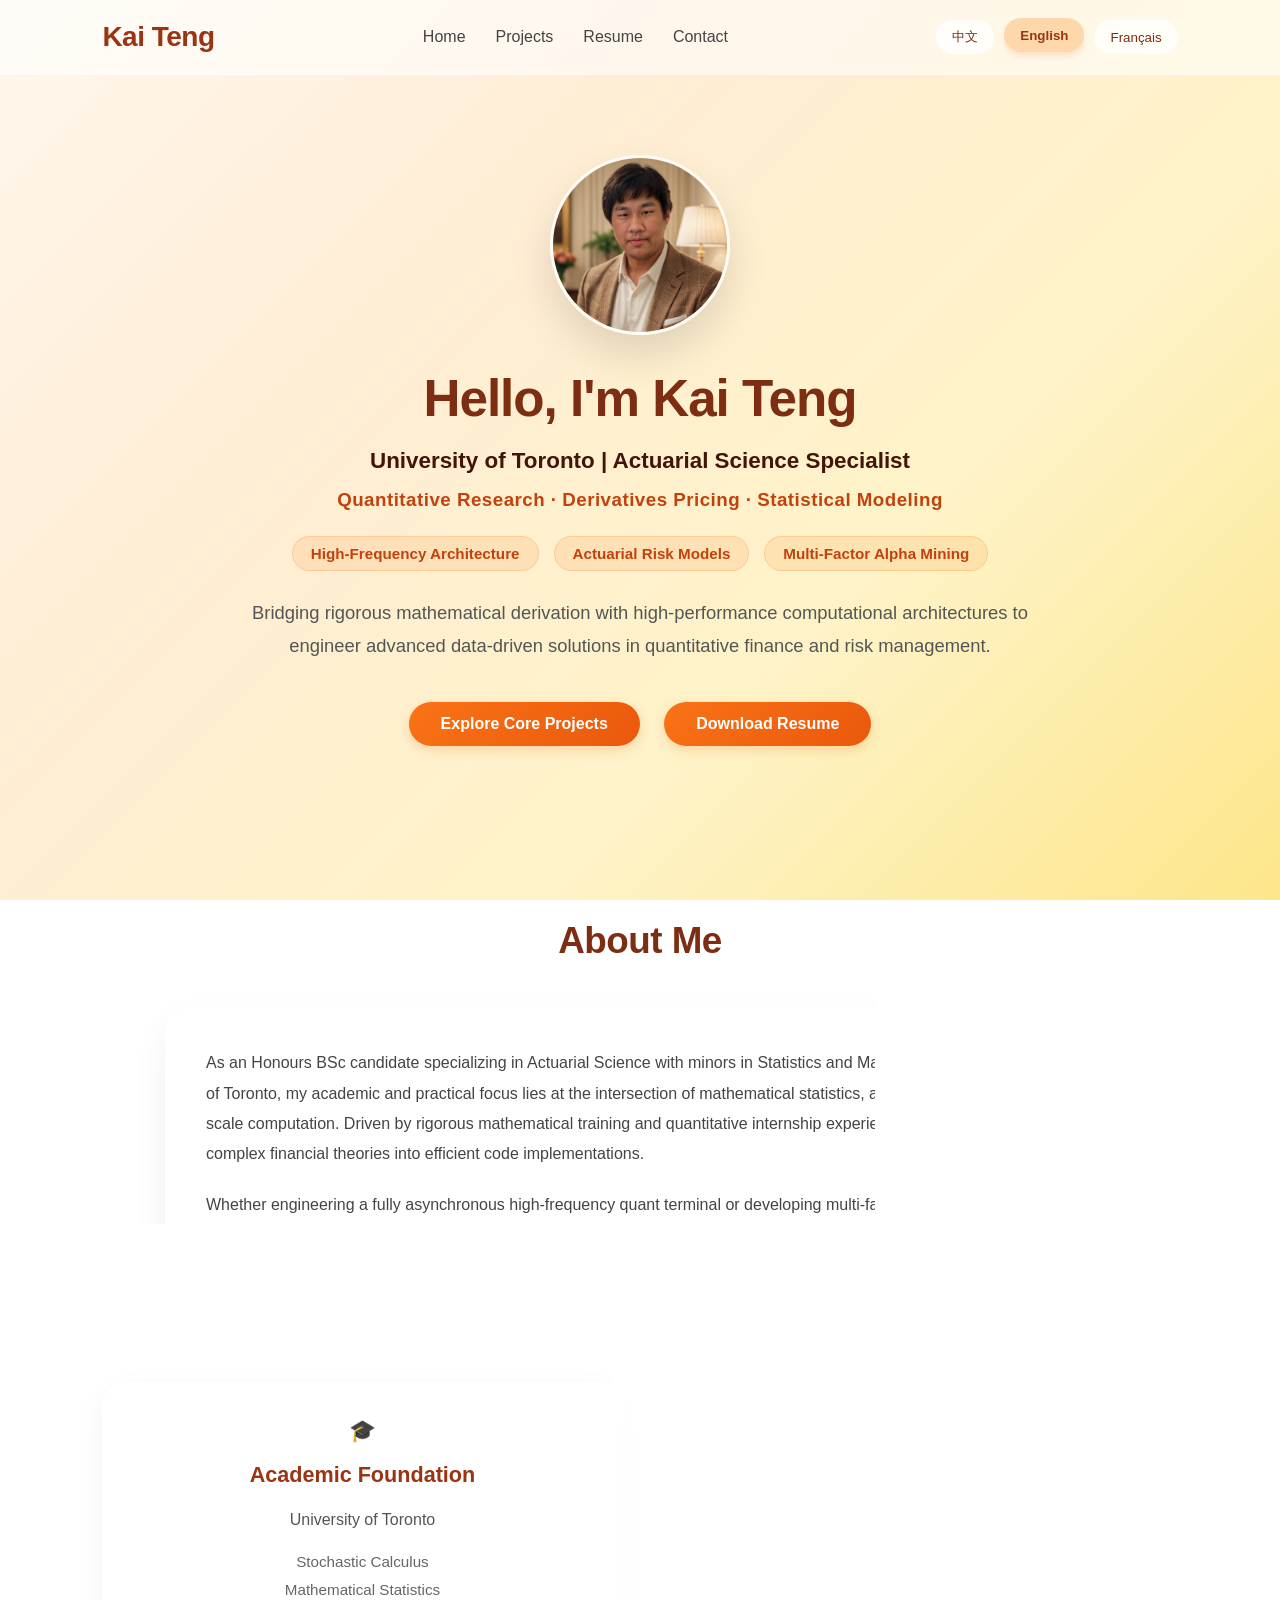
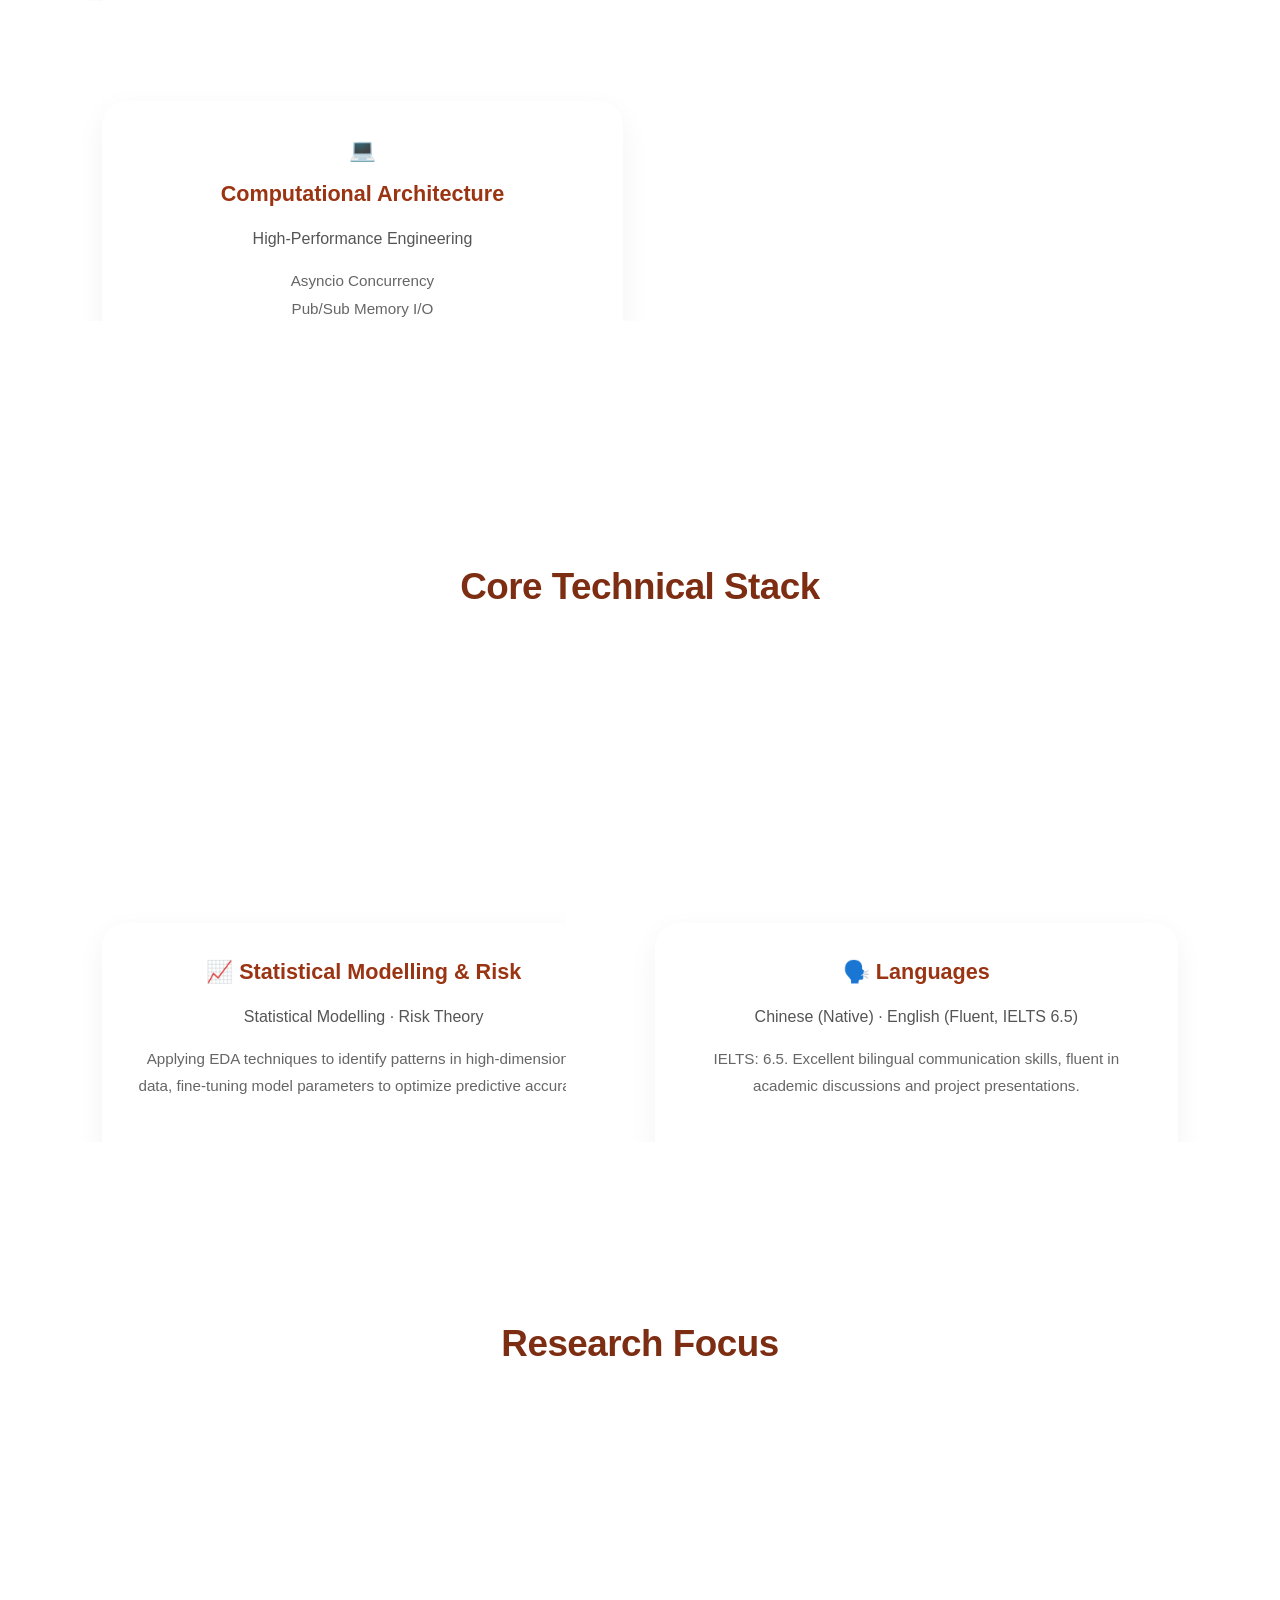
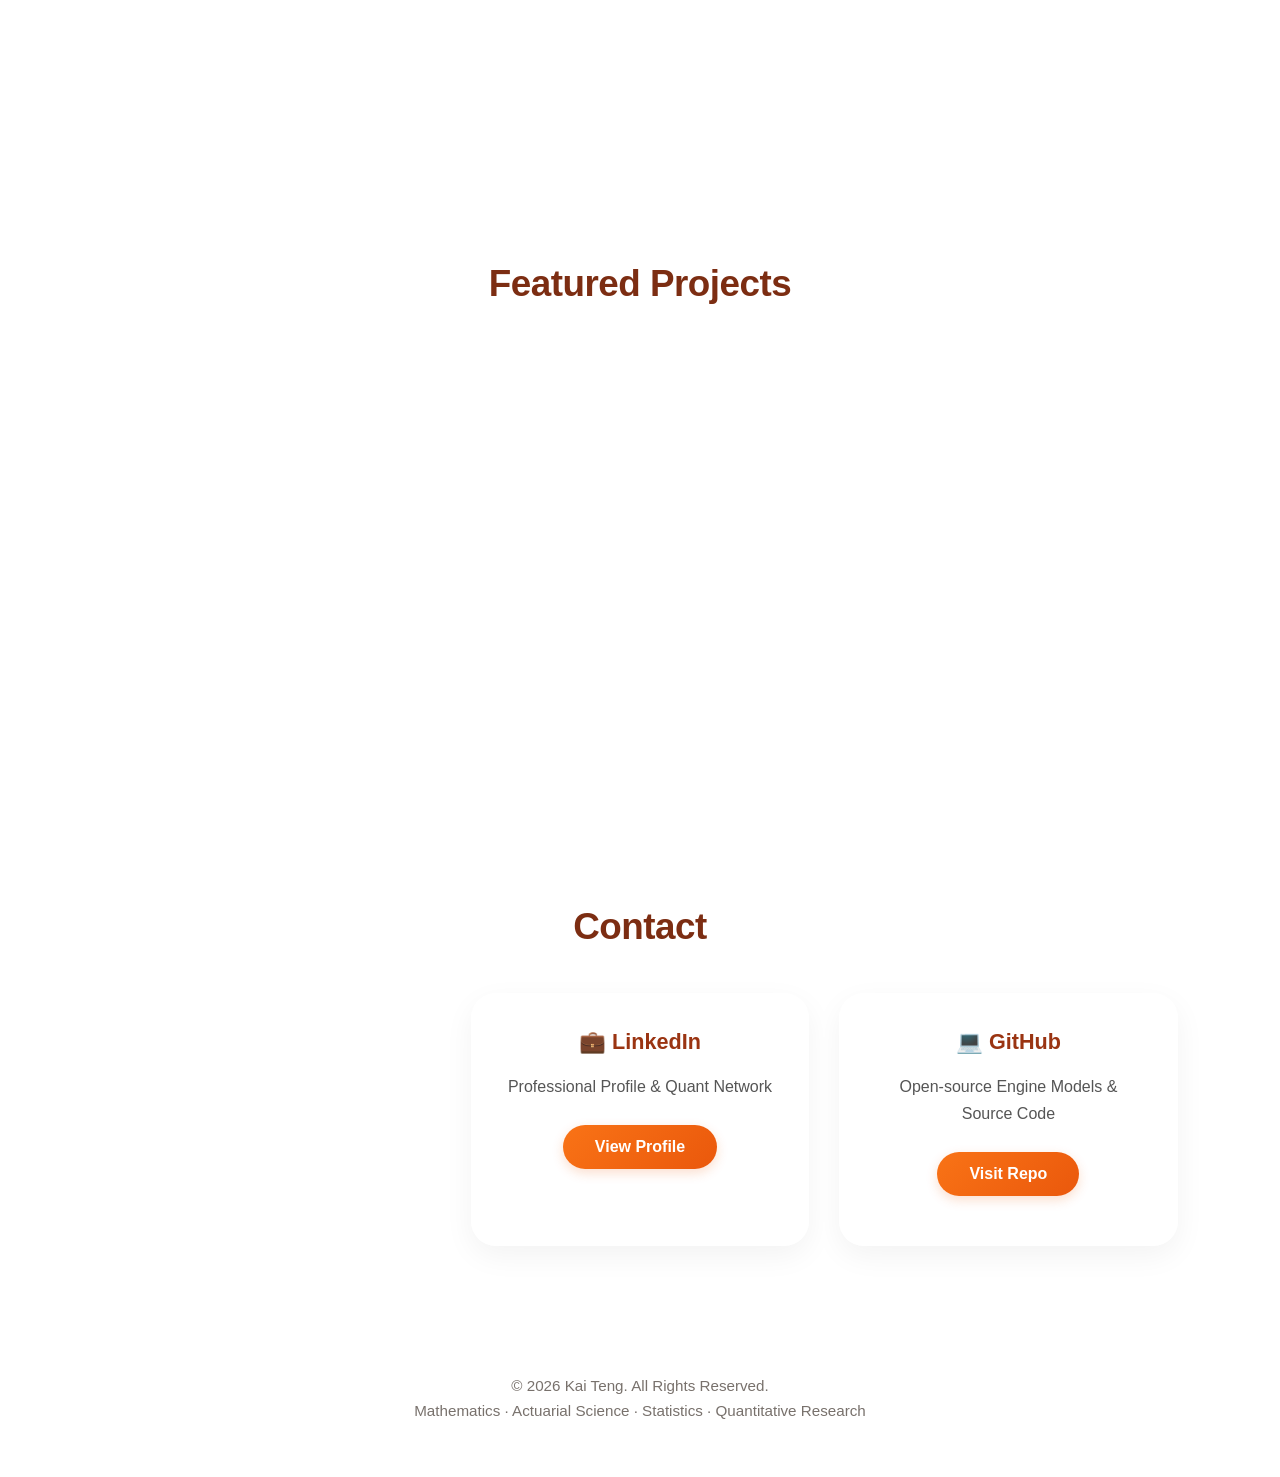
==== commit 7b9a3c47: "优化项目页面结构，更新项目展示内容，新增数据挖掘项目和社区影响分析项目" ====
--- a/index.html
+++ b/index.html
@@ -200,48 +200,48 @@
         </div>
     </div>
 </section>
-
-<!-- ==========================
-     Research Interests
-=========================== -->
-<section class="reveal">
-    <h2 class="section-title" data-cn="重点研究领域" data-en="Research Focus" data-fr="Domaines de Recherche">
-        Research Focus
-    </h2>
-
-    <div class="research-grid">
-        <div class="card research-card">
-            <h3>📊 Quantitative Alpha Generation</h3>
-            <p data-cn="通过深度清洗交易与基本面异构数据，挖掘具备统计显著性且低相关的独立 Alpha 因子。"
-               data-en="Extracting statistically significant and lowly correlated independent Alpha factors through deep cleaning of heterogeneous trading and fundamental data."
-               data-fr="Extraction de facteurs Alpha indépendants et statistiquement significatifs grâce au nettoyage approfondi des données hétérogènes.">
-               Extracting statistically significant and lowly correlated independent Alpha factors through deep cleaning of heterogeneous trading and fundamental data.
-            </p>
-        </div>
-
-        <div class="card research-card">
-            <h3>📈 Derivatives & Volatility</h3>
-            <p data-cn="利用随机微积分与期限结构模型，研究大宗商品期货基差演变及期权波动率曲面的定价失效机制。"
-               data-en="Applying stochastic calculus and term structure models to study commodity futures basis evolution and option volatility surface mispricing."
-               data-fr="Application du calcul stochastique et des modèles de structure par terme pour étudier l'évolution de la base des contrats à terme.">
-               Applying stochastic calculus and term structure models to study commodity futures basis evolution and option volatility surface mispricing.
-            </p>
-        </div>
-
-        <div class="card research-card">
-            <h3>🤖 Financial Econometrics & ML</h3>
-            <p data-cn="探索前沿机器学习算法在极度非平稳的金融时序预测与动态风险平价组合优化中的实战表现。"
-               data-en="Exploring the real-world performance of cutting-edge machine learning algorithms in highly non-stationary financial time-series forecasting and dynamic risk parity optimization."
-               data-fr="Exploration des performances des algorithmes d'apprentissage automatique de pointe dans la prévision de séries temporelles financières.">
-               Exploring the real-world performance of cutting-edge machine learning algorithms in highly non-stationary financial time-series forecasting and dynamic risk parity optimization.
-            </p>
-        </div>
-    </div>
-</section>
-
-<!-- ==========================
-     Research Projects (同步至最新硬核项目)
-=========================== -->
+  
+<!-- ==========================  
+ Research Interests  
+=========================== -->  
+<section class="reveal">  
+ <h2 class="section-title" data-cn="重点研究领域" data-en="Research Focus" data-fr="Domaines de Recherche">  
+ Research Focus  
+ </h2>  
+  
+ <div class="research-grid">  
+ <div class="card research-card">  
+ <h3>📊 Quantitative Alpha Generation</h3>  
+ <p data-cn="通过深度清洗交易与基本面异构数据，挖掘具备统计显著性且低相关的独立 Alpha 因子。"  
+ data-en="Extracting statistically significant and lowly correlated independent Alpha factors through deep cleaning of heterogeneous trading and fundamental data."  
+ data-fr="Extraction de facteurs Alpha indépendants et statistiquement significatifs grâce au nettoyage approfondi des données hétérogènes.">  
+ Extracting statistically significant and lowly correlated independent Alpha factors through deep cleaning of heterogeneous trading and fundamental data.  
+ </p>  
+ </div>  
+  
+ <div class="card research-card">  
+ <h3>📉 Derivatives & Volatility</h3>  
+ <p data-cn="利用随机微积分与期限结构模型，研究大宗商品期货基差演变及期权波动率曲面的定价失效机制。"  
+ data-en="Applying stochastic calculus and term structure models to study commodity futures basis evolution and option volatility surface mispricing."  
+ data-fr="Application du calcul stochastique et des modèles de structure par terme pour étudier l'évolution de la base des contrats à terme.">  
+ Applying stochastic calculus and term structure models to study commodity futures basis evolution and option volatility surface mispricing.  
+ </p>  
+ </div>  
+  
+ <div class="card research-card">  
+ <h3>🤖 Financial Econometrics & ML</h3>  
+ <p data-cn="探索前沿机器学习算法在极度非平稳的金融时序预测与动态风险平价组合优化中的实战表现。"  
+ data-en="Exploring the real-world performance of cutting-edge machine learning algorithms in highly non-stationary financial time-series forecasting and dynamic risk parity optimization."  
+ data-fr="Exploration des performances des algorithmes d'apprentissage automatique de pointe dans la prévision de séries temporelles financières.">  
+ Exploring the real-world performance of cutting-edge machine learning algorithms in highly non-stationary financial time-series forecasting and dynamic risk parity optimization.  
+ </p>  
+ </div>  
+ </div>  
+</section>  
+  
+<!-- ==========================  
+ Research Projects (Updated from Resume)
+=========================== -->  
 <section class="reveal">
     <h2 class="section-title" data-cn="精选研究与工程项目" data-en="Featured Projects" data-fr="Projets en Vedette">
         Featured Projects
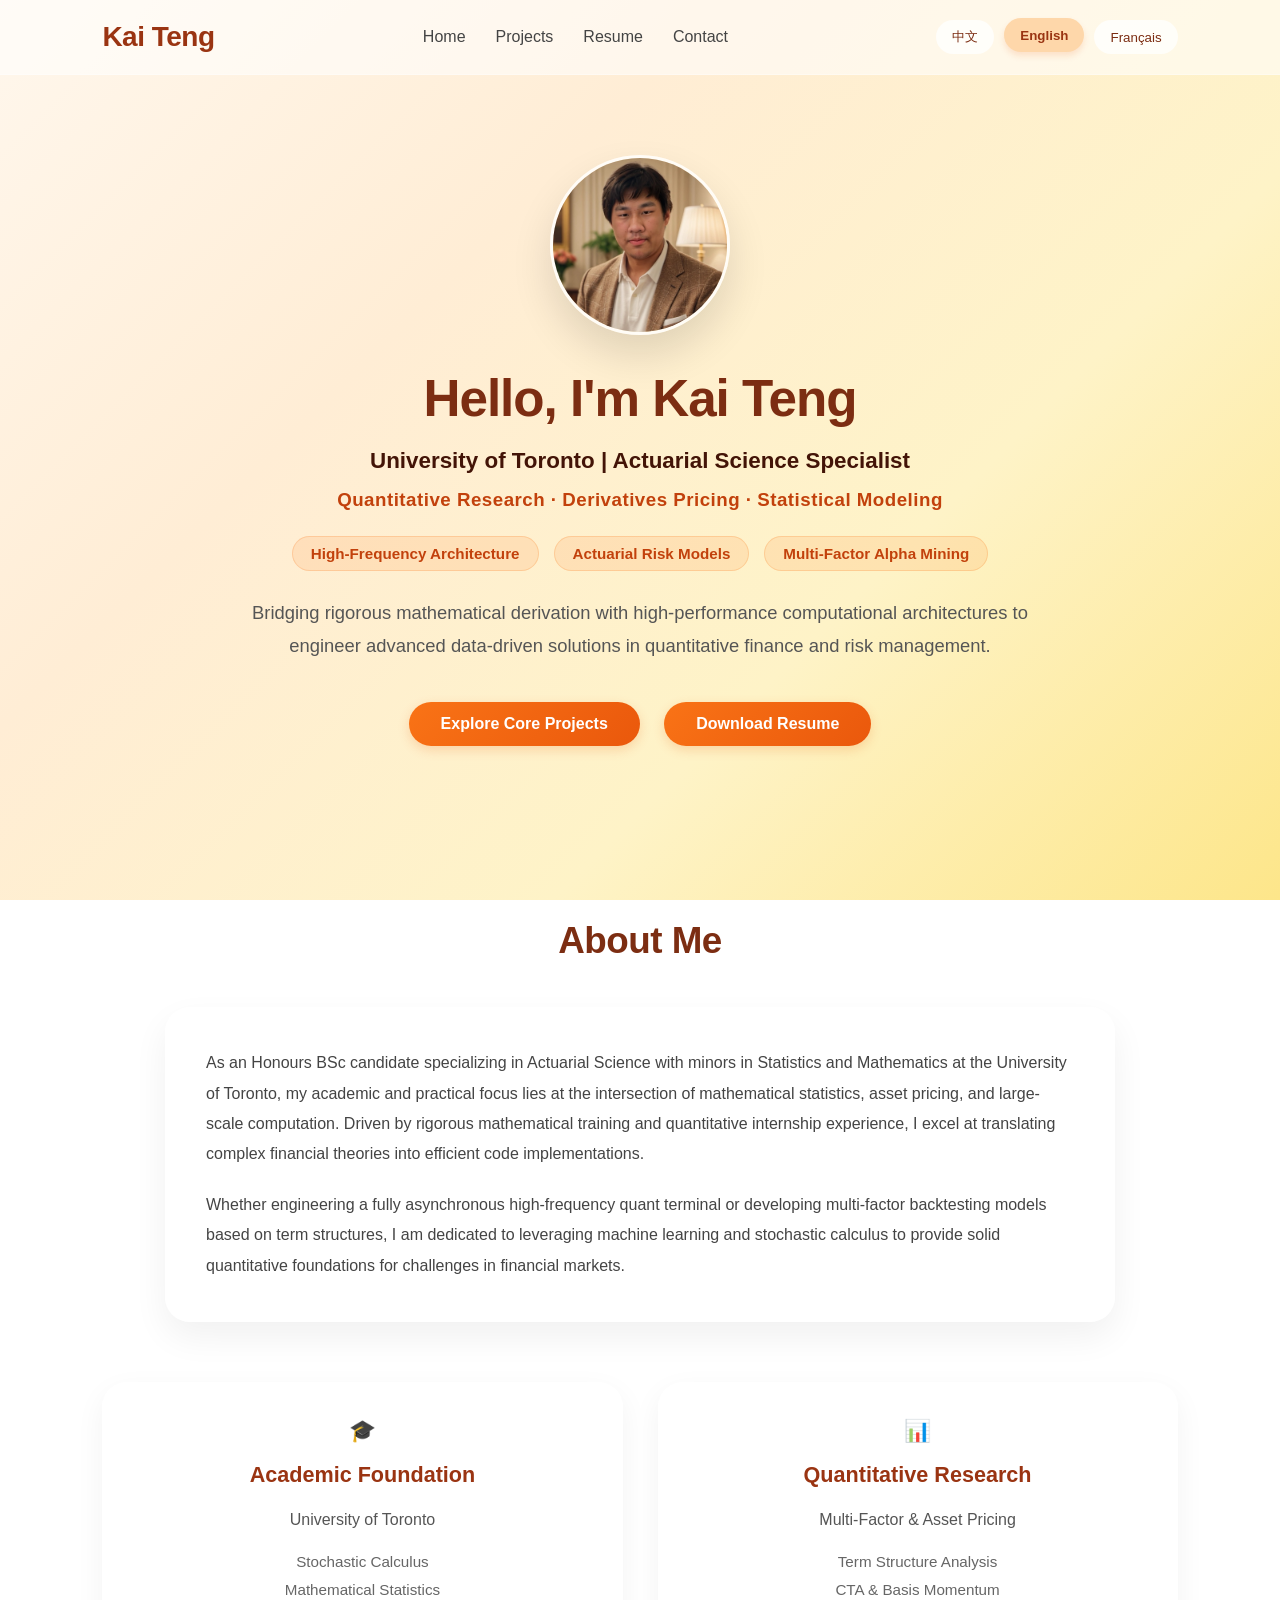
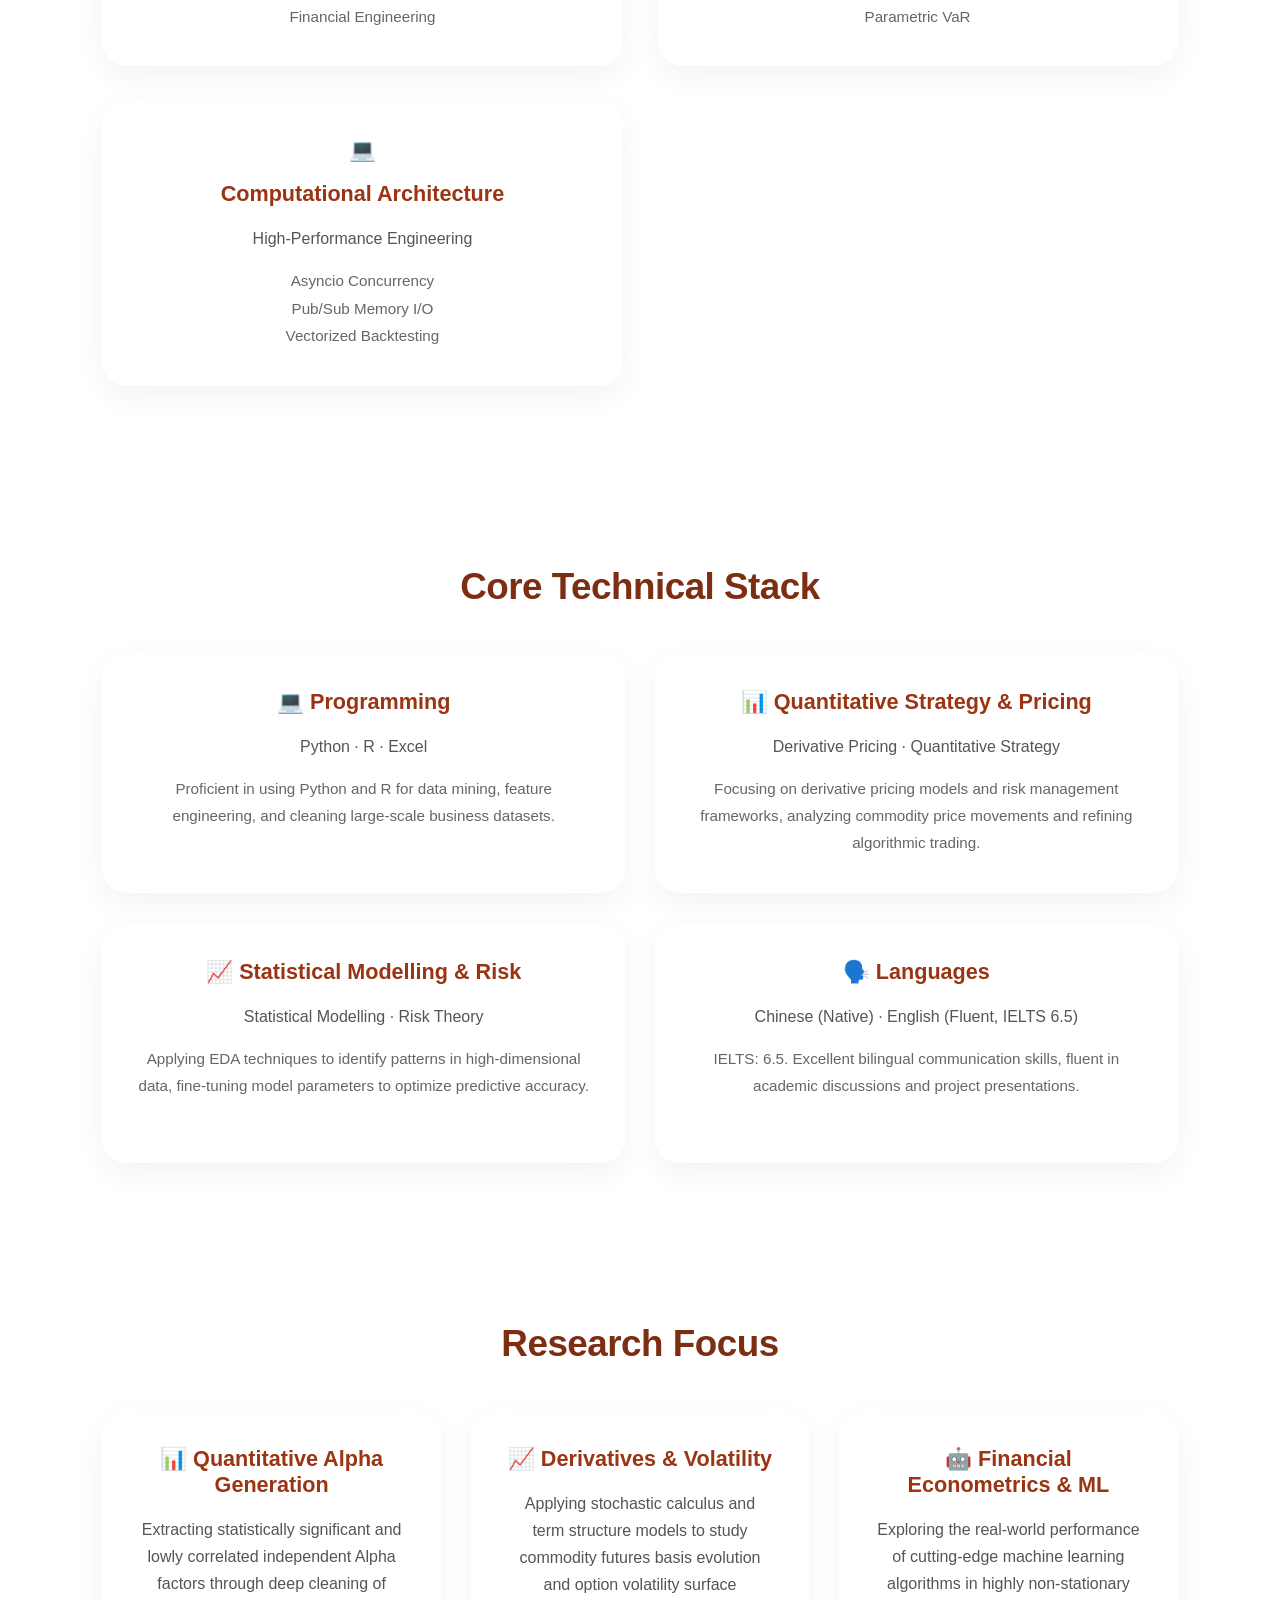
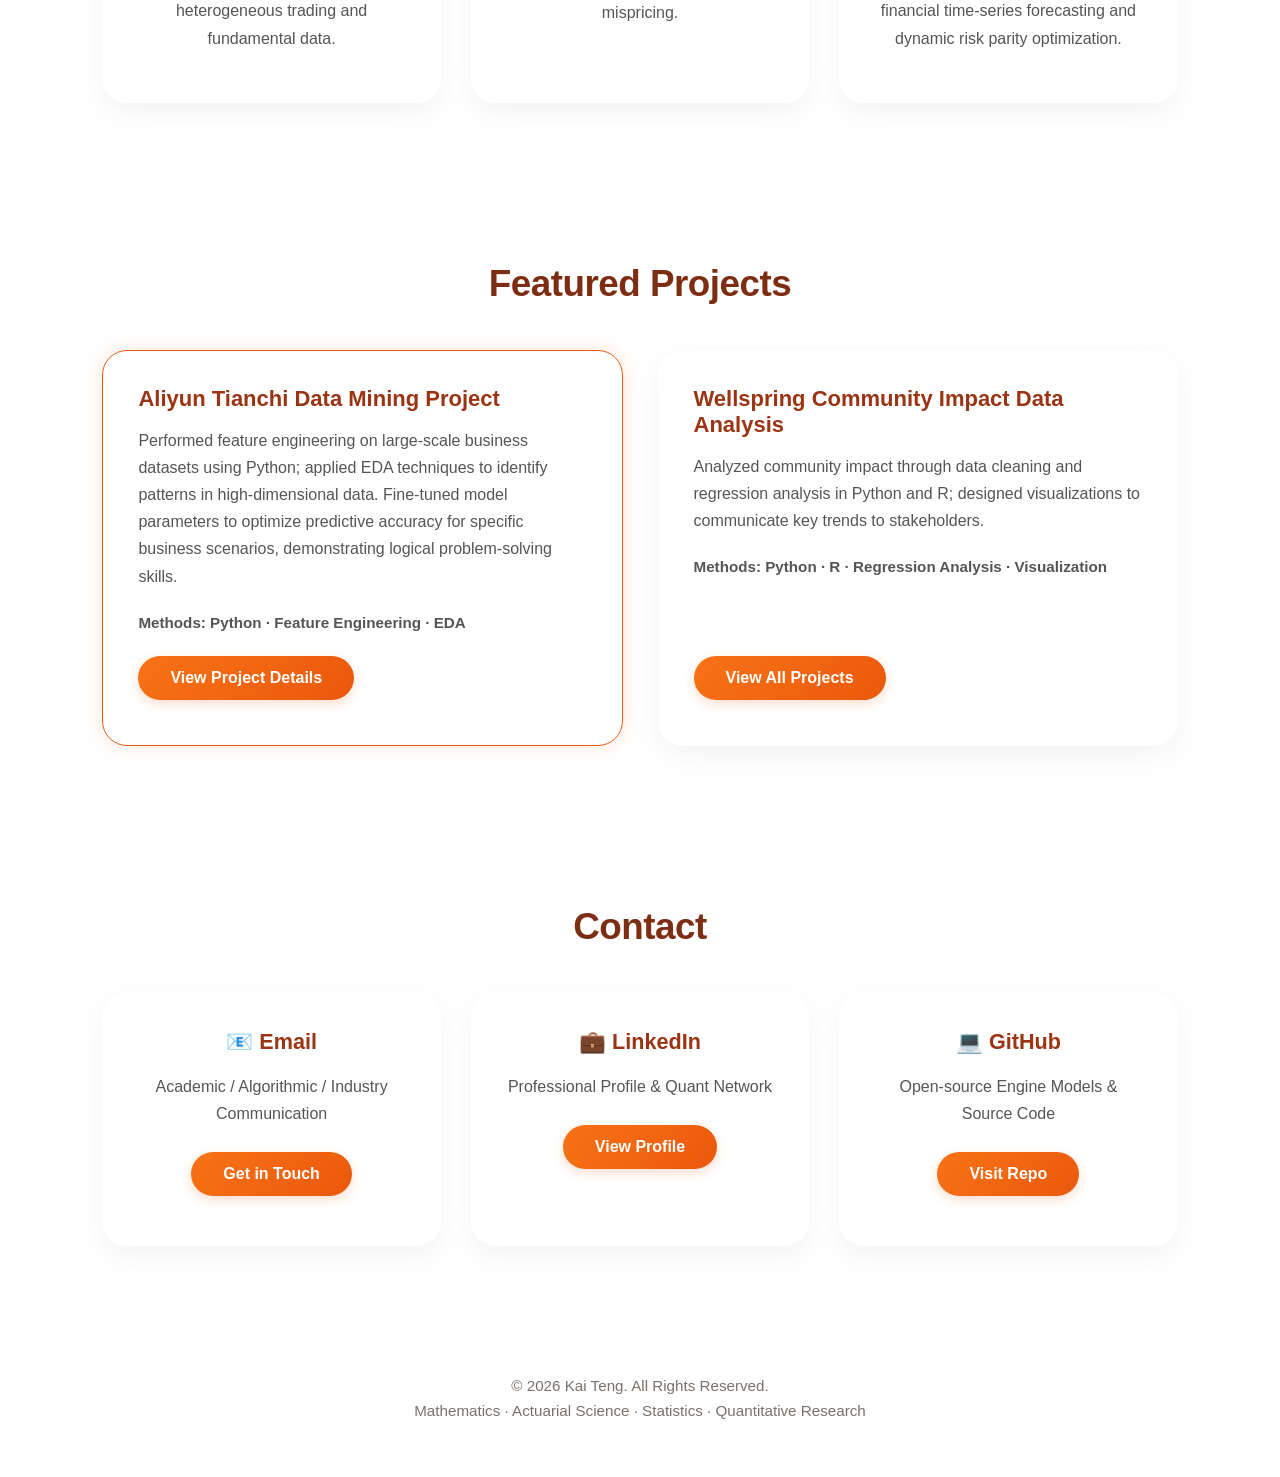
==== commit 4c404ddd: "123123" ====
--- a/index.html
+++ b/index.html
@@ -200,48 +200,48 @@
         </div>
     </div>
 </section>
-  
-<!-- ==========================  
- Research Interests  
-=========================== -->  
-<section class="reveal">  
- <h2 class="section-title" data-cn="重点研究领域" data-en="Research Focus" data-fr="Domaines de Recherche">  
- Research Focus  
- </h2>  
-  
- <div class="research-grid">  
- <div class="card research-card">  
- <h3>📊 Quantitative Alpha Generation</h3>  
- <p data-cn="通过深度清洗交易与基本面异构数据，挖掘具备统计显著性且低相关的独立 Alpha 因子。"  
- data-en="Extracting statistically significant and lowly correlated independent Alpha factors through deep cleaning of heterogeneous trading and fundamental data."  
- data-fr="Extraction de facteurs Alpha indépendants et statistiquement significatifs grâce au nettoyage approfondi des données hétérogènes.">  
- Extracting statistically significant and lowly correlated independent Alpha factors through deep cleaning of heterogeneous trading and fundamental data.  
- </p>  
- </div>  
-  
- <div class="card research-card">  
- <h3>📉 Derivatives & Volatility</h3>  
- <p data-cn="利用随机微积分与期限结构模型，研究大宗商品期货基差演变及期权波动率曲面的定价失效机制。"  
- data-en="Applying stochastic calculus and term structure models to study commodity futures basis evolution and option volatility surface mispricing."  
- data-fr="Application du calcul stochastique et des modèles de structure par terme pour étudier l'évolution de la base des contrats à terme.">  
- Applying stochastic calculus and term structure models to study commodity futures basis evolution and option volatility surface mispricing.  
- </p>  
- </div>  
-  
- <div class="card research-card">  
- <h3>🤖 Financial Econometrics & ML</h3>  
- <p data-cn="探索前沿机器学习算法在极度非平稳的金融时序预测与动态风险平价组合优化中的实战表现。"  
- data-en="Exploring the real-world performance of cutting-edge machine learning algorithms in highly non-stationary financial time-series forecasting and dynamic risk parity optimization."  
- data-fr="Exploration des performances des algorithmes d'apprentissage automatique de pointe dans la prévision de séries temporelles financières.">  
- Exploring the real-world performance of cutting-edge machine learning algorithms in highly non-stationary financial time-series forecasting and dynamic risk parity optimization.  
- </p>  
- </div>  
- </div>  
-</section>  
-  
-<!-- ==========================  
- Research Projects (Updated from Resume)
-=========================== -->  
+
+<!-- ==========================
+     Research Interests
+=========================== -->
+<section class="reveal">
+    <h2 class="section-title" data-cn="重点研究领域" data-en="Research Focus" data-fr="Domaines de Recherche">
+        Research Focus
+    </h2>
+
+    <div class="research-grid">
+        <div class="card research-card">
+            <h3>📊 Quantitative Alpha Generation</h3>
+            <p data-cn="通过深度清洗交易与基本面异构数据，挖掘具备统计显著性且低相关的独立 Alpha 因子。"
+               data-en="Extracting statistically significant and lowly correlated independent Alpha factors through deep cleaning of heterogeneous trading and fundamental data."
+               data-fr="Extraction de facteurs Alpha indépendants et statistiquement significatifs grâce au nettoyage approfondi des données hétérogènes.">
+               Extracting statistically significant and lowly correlated independent Alpha factors through deep cleaning of heterogeneous trading and fundamental data.
+            </p>
+        </div>
+
+        <div class="card research-card">
+            <h3>📈 Derivatives & Volatility</h3>
+            <p data-cn="利用随机微积分与期限结构模型，研究大宗商品期货基差演变及期权波动率曲面的定价失效机制。"
+               data-en="Applying stochastic calculus and term structure models to study commodity futures basis evolution and option volatility surface mispricing."
+               data-fr="Application du calcul stochastique et des modèles de structure par terme pour étudier l'évolution de la base des contrats à terme.">
+               Applying stochastic calculus and term structure models to study commodity futures basis evolution and option volatility surface mispricing.
+            </p>
+        </div>
+
+        <div class="card research-card">
+            <h3>🤖 Financial Econometrics & ML</h3>
+            <p data-cn="探索前沿机器学习算法在极度非平稳的金融时序预测与动态风险平价组合优化中的实战表现。"
+               data-en="Exploring the real-world performance of cutting-edge machine learning algorithms in highly non-stationary financial time-series forecasting and dynamic risk parity optimization."
+               data-fr="Exploration des performances des algorithmes d'apprentissage automatique de pointe dans la prévision de séries temporelles financières.">
+               Exploring the real-world performance of cutting-edge machine learning algorithms in highly non-stationary financial time-series forecasting and dynamic risk parity optimization.
+            </p>
+        </div>
+    </div>
+</section>
+
+<!-- ==========================
+     Research Projects (同步至最新硬核项目)
+=========================== -->
 <section class="reveal">
     <h2 class="section-title" data-cn="精选研究与工程项目" data-en="Featured Projects" data-fr="Projets en Vedette">
         Featured Projects
